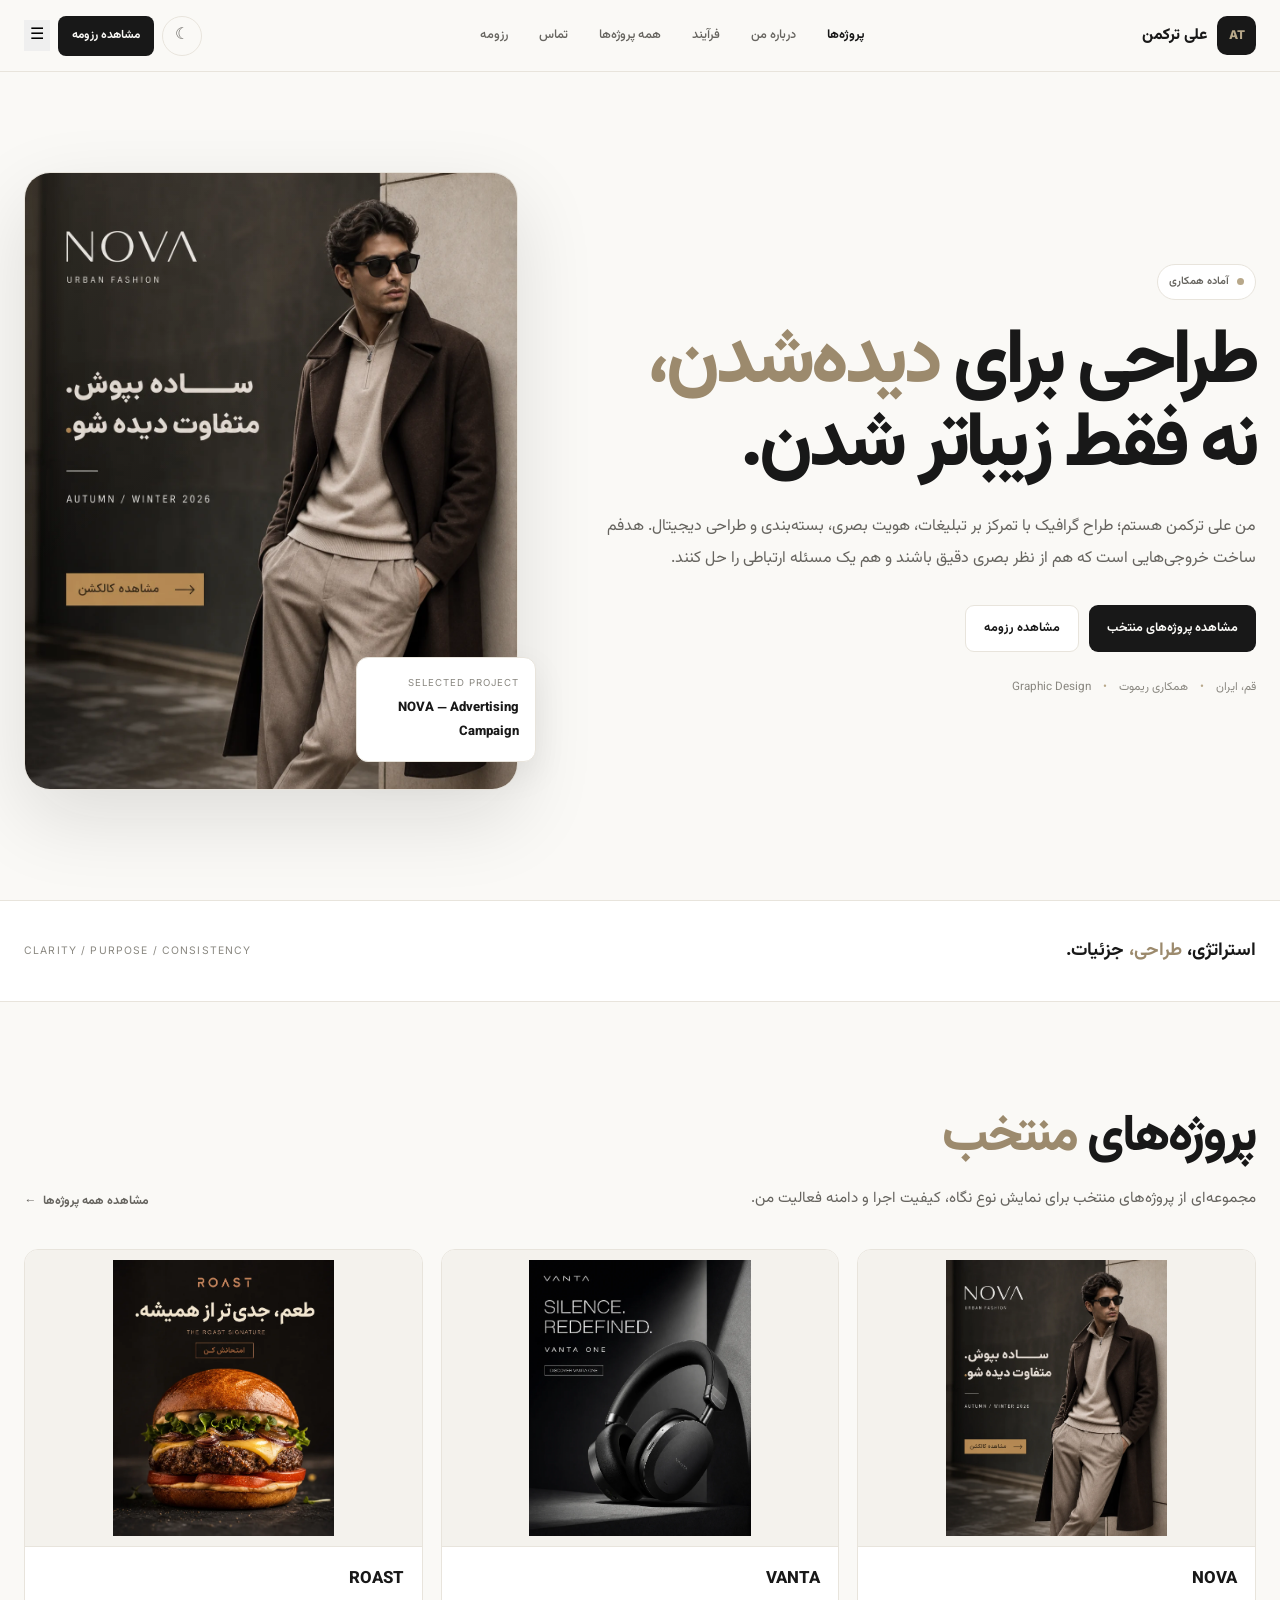
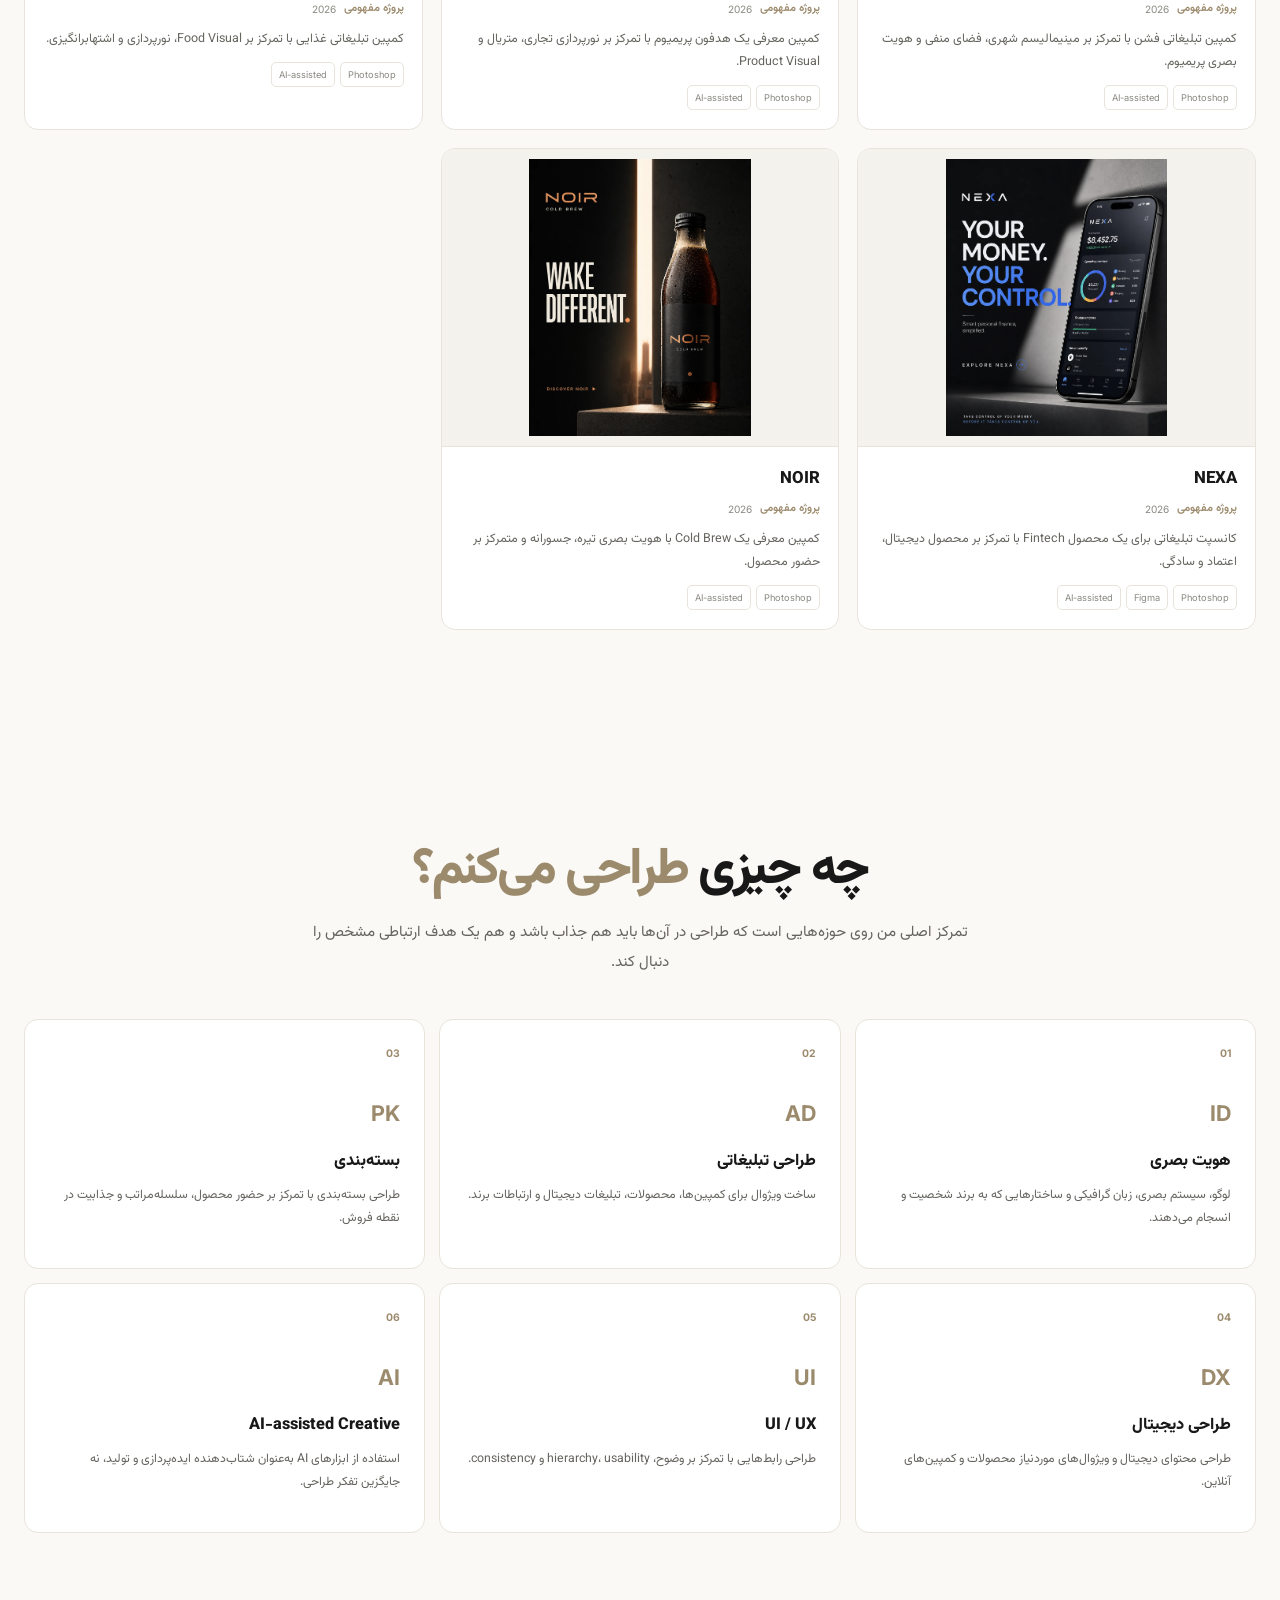
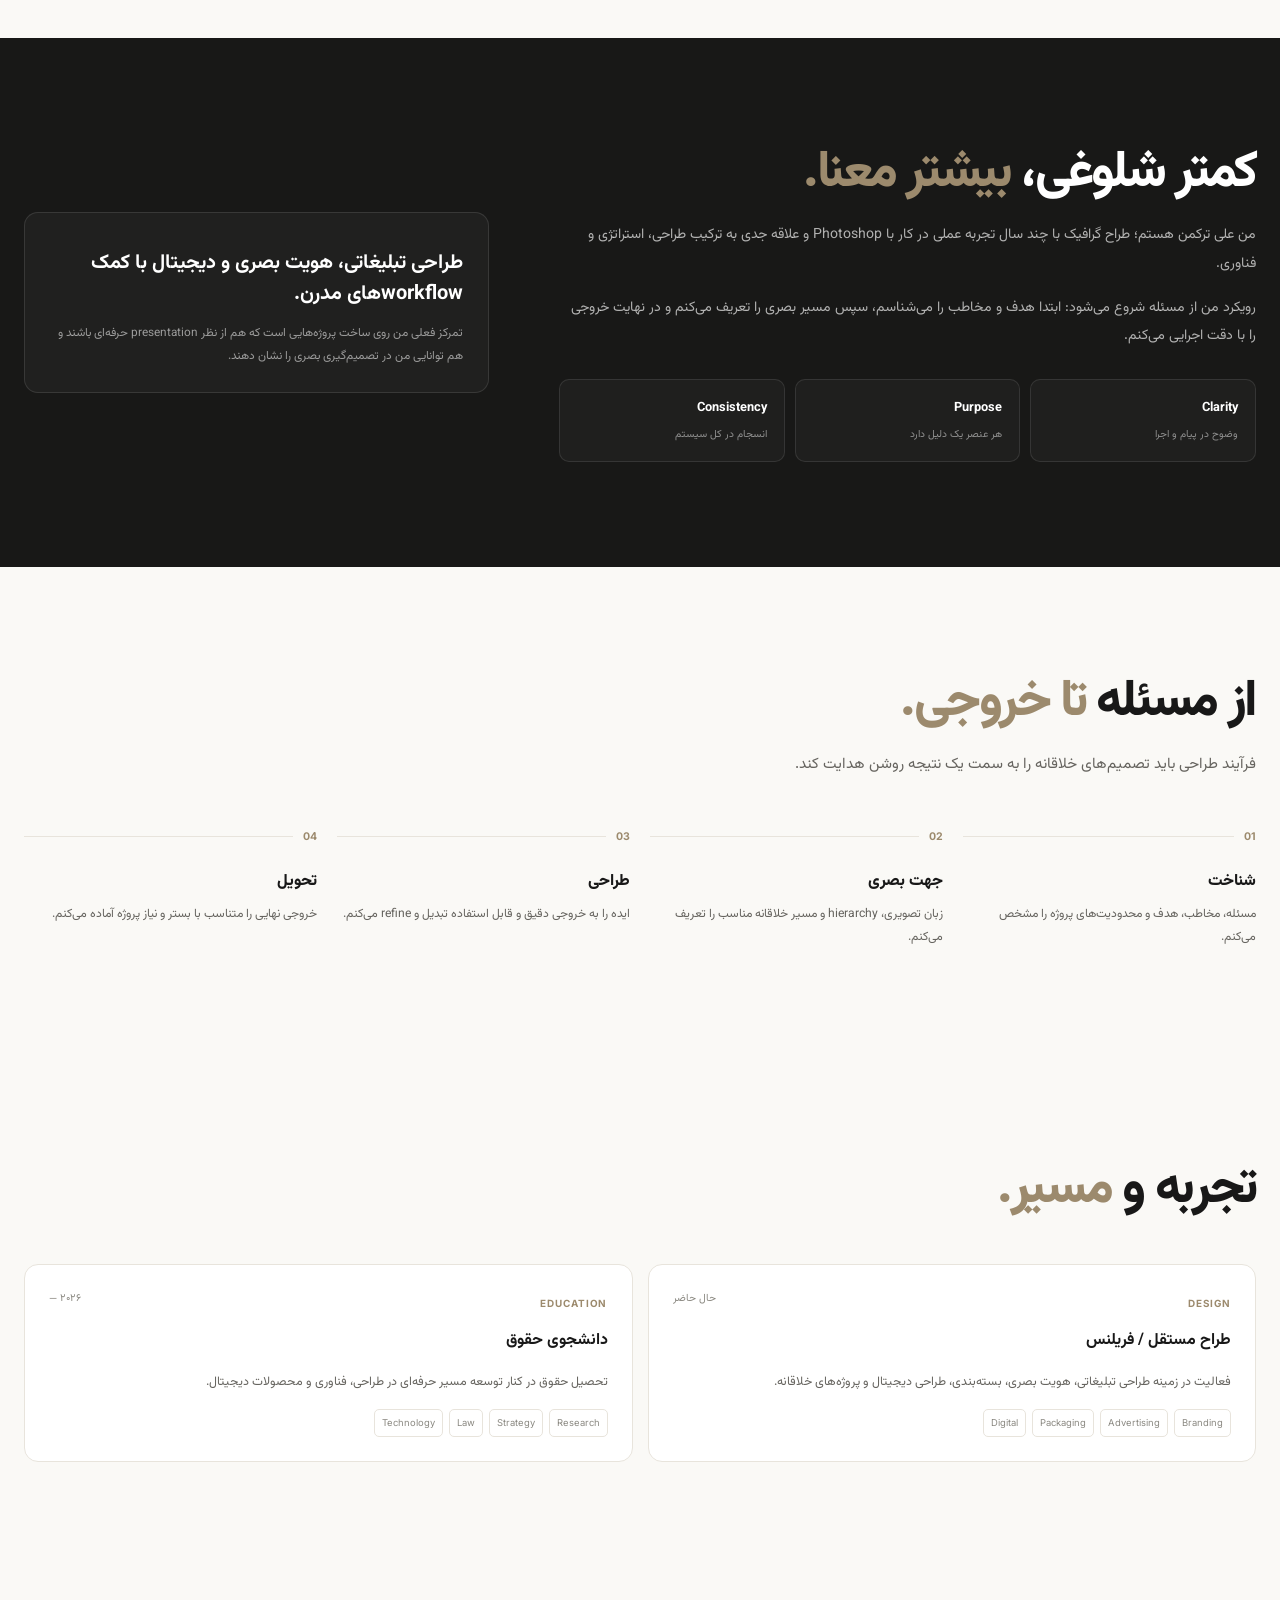
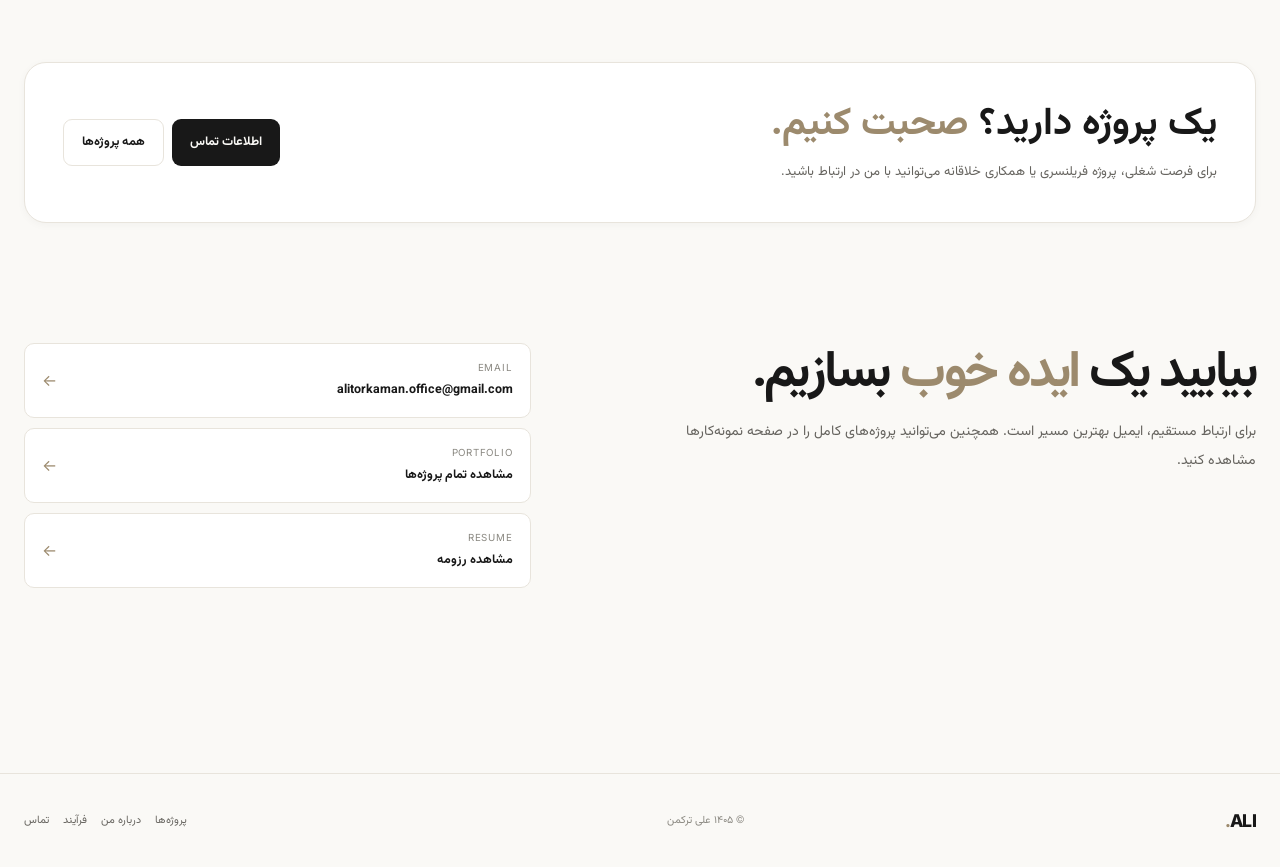
==== index.html @ 97fd7b65 "Update index.html" ====
<!DOCTYPE html>
<html lang="fa" dir="rtl">

<head>

    <meta charset="UTF-8">

    <meta
        name="viewport"
        content="width=device-width, initial-scale=1.0"
    >

    <title>
        علی ترکمن | طراح گرافیک
    </title>

    <meta
        name="description"
        content="پورتفولیو علی ترکمن؛ طراح گرافیک با تمرکز بر طراحی تبلیغاتی، هویت بصری، بسته‌بندی و طراحی دیجیتال."
    >

    <meta
        name="author"
        content="علی ترکمن"
    >

    <meta
        name="robots"
        content="index, follow"
    >

    <meta
        name="theme-color"
        content="#FAF9F6"
    >

    <link
        rel="canonical"
        href="https://amoraklm.github.io/portfolio/"
    >


    <!-- =========================================================
         OPEN GRAPH
         ========================================================= -->

    <meta
        property="og:type"
        content="website"
    >

    <meta
        property="og:locale"
        content="fa_IR"
    >

    <meta
        property="og:site_name"
        content="علی ترکمن | طراح گرافیک"
    >

    <meta
        property="og:title"
        content="علی ترکمن | طراح گرافیک"
    >

    <meta
        property="og:description"
        content="منتخبی از پروژه‌های تبلیغاتی، هویت بصری، بسته‌بندی و طراحی دیجیتال."
    >

    <meta
        property="og:image"
        content="https://amoraklm.github.io/portfolio/images/og-preview.jpg"
    >

    <meta
        property="og:url"
        content="https://amoraklm.github.io/portfolio/"
    >


    <!-- =========================================================
         FONTS
         ========================================================= -->

    <link
        rel="preconnect"
        href="https://fonts.googleapis.com"
    >

    <link
        rel="preconnect"
        href="https://fonts.gstatic.com"
        crossorigin
    >

    <link
        href="https://fonts.googleapis.com/css2?family=Inter:wght@400;500;600;700;800&family=Vazirmatn:wght@400;500;600;700;800&display=swap"
        rel="stylesheet"
    >


    <!-- =========================================================
         PAGE STYLES
         ========================================================= -->

<style>

/* =====================================================
   TOKENS
   ===================================================== */

:root {

    --bg: #FAF9F6;

    --surface: #FFFFFF;

    --surface-soft: #F4F2ED;

    --surface-dark: #181817;

    --text: #181818;

    --text-secondary: #66645F;

    --text-muted: #8A8881;

    --accent: #B8A88A;

    --accent-dark: #9C8A6D;

    --accent-soft:
        rgba(184, 168, 138, 0.12);

    --border: #E8E4DC;

    --border-strong: #D9D2C7;

    --dark: #181817;

    --dark-soft: #22221F;

    --white: #FFFFFF;

    --container: 1240px;

    --header-height: 72px;

    --radius-sm: 8px;

    --radius-md: 14px;

    --radius-lg: 22px;

    --radius-xl: 30px;

    --shadow-sm:
        0 2px 8px rgba(20, 20, 20, 0.035);

    --shadow-md:
        0 12px 35px rgba(20, 20, 20, 0.07);

    --shadow-lg:
        0 28px 80px rgba(20, 20, 20, 0.12);

    --ease:
        cubic-bezier(
            0.25,
            0.46,
            0.45,
            0.94
        );

    --transition:
        0.25s var(--ease);

    --font-fa:
        "Vazirmatn",
        Tahoma,
        Arial,
        sans-serif;

    --font-en:
        "Inter",
        Arial,
        sans-serif;
}


/* =====================================================
   DARK THEME
   ===================================================== */

html[data-theme="dark"] {

    --bg: #11110F;

    --surface: #191916;

    --surface-soft: #22221F;

    --surface-dark: #F0EFEB;

    --text: #F0EFEB;

    --text-secondary: #B0AEA7;

    --text-muted: #85837C;

    --accent: #C9B996;

    --accent-dark: #B7A67F;

    --accent-soft:
        rgba(201, 185, 150, 0.11);

    --border: #2D2C28;

    --border-strong: #3A3934;

    --dark: #F0EFEB;

    --dark-soft: #E7E5DF;

    --white: #11110F;

    --shadow-sm:
        0 2px 8px rgba(0, 0, 0, 0.2);

    --shadow-md:
        0 12px 35px rgba(0, 0, 0, 0.26);

    --shadow-lg:
        0 28px 80px rgba(0, 0, 0, 0.36);
}


/* =====================================================
   RESET
   ===================================================== */

*,
*::before,
*::after {
    box-sizing: border-box;
}

html {
    scroll-behavior: smooth;
    overflow-x: hidden;
}

body {
    margin: 0;

    min-height: 100vh;

    overflow-x: hidden;

    background:
        var(--bg);

    color:
        var(--text);

    font-family:
        var(--font-fa);

    line-height:
        1.85;

    -webkit-font-smoothing:
        antialiased;

    text-rendering:
        optimizeLegibility;

    transition:
        background-color
            0.25s ease,
        color
            0.25s ease;
}

body.modal-open {
    overflow: hidden;
}

img {
    display: block;
    max-width: 100%;
}

a {
    color: inherit;
    text-decoration: none;
}

button,
input,
textarea {
    font: inherit;
}

button {
    border: 0;
}

::selection {
    background:
        var(--accent);

    color:
        #FFFFFF;
}

:focus-visible {
    outline:
        3px solid
        var(--accent);

    outline-offset:
        4px;
}


/* =====================================================
   CONTAINER
   ===================================================== */

.container {
    width:
        min(
            calc(100% - 48px),
            var(--container)
        );

    margin-inline:
        auto;
}


/* =====================================================
   GLOBAL UTILITIES
   ===================================================== */

.eyebrow {
    margin:
        0 0 10px;

    color:
        var(--accent-dark);

    font-family:
        var(--font-en);

    font-size:
        0.7rem;

    font-weight:
        700;

    letter-spacing:
        0.14em;

    text-transform:
        uppercase;

    direction:
        ltr;
}

.section {
    padding:
        105px 0;
}

.section-heading {
    max-width:
        720px;

    margin-bottom:
        42px;
}

.section-heading.center {
    margin-inline:
        auto;

    text-align:
        center;
}

.section-title {
    margin:
        0;

    font-size:
        clamp(
            2rem,
            4vw,
            3.3rem
        );

    line-height:
        1.22;

    letter-spacing:
        -0.045em;

    font-weight:
        800;
}

.section-title .accent {
    color:
        var(--accent-dark);
}

.section-description {
    max-width:
        670px;

    margin:
        14px 0 0;

    color:
        var(--text-secondary);

    font-size:
        0.95rem;

    line-height:
        2;
}

.section-heading.center
.section-description {
    margin-inline:
        auto;
}


/* =====================================================
   HEADER
   ===================================================== */

.site-header {
    position:
        sticky;

    top:
        0;

    z-index:
        1000;

    height:
        var(--header-height);

    border-bottom:
        1px solid
        var(--border);

    background:
        color-mix(
            in srgb,
            var(--bg) 94%,
            transparent
        );

    backdrop-filter:
        blur(18px);

    -webkit-backdrop-filter:
        blur(18px);
}

.header-inner {
    height:
        100%;

    display:
        flex;

    align-items:
        center;

    justify-content:
        space-between;

    gap:
        28px;
}

.brand {
    display:
        inline-flex;

    align-items:
        center;

    gap:
        10px;

    flex-shrink:
        0;
}

.brand-mark {
    width:
        39px;

    height:
        39px;

    display:
        grid;

    place-items:
        center;

    border-radius:
        10px;

    background:
        var(--text);

    color:
        var(--accent);

    font-family:
        var(--font-en);

    font-size:
        0.75rem;

    font-weight:
        800;

    letter-spacing:
        -0.04em;
}

.brand-name {
    font-size:
        0.98rem;

    font-weight:
        800;
}

.main-nav {
    display:
        flex;

    align-items:
        center;

    gap:
        5px;
}

.main-nav a {
    position:
        relative;

    padding:
        9px 13px;

    border-radius:
        8px;

    color:
        var(--text-secondary);

    font-size:
        0.79rem;

    font-weight:
        500;

    transition:
        color var(--transition),
        background var(--transition);
}

.main-nav a:hover {
    color:
        var(--text);

    background:
        var(--surface-soft);
}

.main-nav a.current {
    color:
        var(--text);

    font-weight:
        700;
}

.header-actions {
    display:
        flex;

    align-items:
        center;

    gap:
        8px;
}

.theme-button {
    width:
        40px;

    height:
        40px;

    display:
        grid;

    place-items:
        center;

    border:
        1px solid
        var(--border);

    border-radius:
        50%;

    background:
        transparent;

    color:
        var(--text-secondary);

    cursor:
        pointer;

    transition:
        border-color var(--transition),
        background-color var(--transition),
        color var(--transition);
}

.theme-button:hover {
    border-color:
        var(--accent);

    background:
        var(--surface-soft);

    color:
        var(--text);
}

.header-button {
    display:
        inline-flex;

    align-items:
        center;

    justify-content:
        center;

    min-height:
        40px;

    padding:
        8px 14px;

    border-radius:
        8px;

    background:
        var(--text);

    color:
        var(--bg);

    font-size:
        0.74rem;

    font-weight:
        700;

    transition:
        transform var(--transition),
        background-color var(--transition);
}

.header-button:hover {
    transform:
        translateY(-1px);

    background:
        var(--accent);

    color:
        #FFFFFF;
}


/* =====================================================
   HERO
   ===================================================== */

.hero {
    position:
        relative;

    min-height:
        calc(
            100vh -
            var(--header-height)
        );

    display:
        flex;

    align-items:
        center;

    padding:
        85px 0 95px;

    overflow:
        hidden;
}

.hero-grid {
    display:
        grid;

    grid-template-columns:
        minmax(0, 1.15fr)
        minmax(320px, 0.85fr);

    gap:
        70px;

    align-items:
        center;
}

.hero-copy {
    max-width:
        760px;
}

.availability {
    display:
        inline-flex;

    align-items:
        center;

    gap:
        8px;

    margin-bottom:
        22px;

    padding:
        7px 11px;

    border:
        1px solid
        var(--border);

    border-radius:
        999px;

    background:
        var(--surface);

    color:
        var(--text-secondary);

    font-size:
        0.68rem;

    font-weight:
        600;
}

.availability-dot {
    width:
        7px;

    height:
        7px;

    border-radius:
        50%;

    background:
        var(--accent);
}

.hero-title {
    margin:
        0;

    max-width:
        750px;

    font-size:
        clamp(
            2.9rem,
            6vw,
            5.5rem
        );

    line-height:
        1.08;

    letter-spacing:
        -0.055em;

    font-weight:
        800;
}

.hero-title .accent {
    color:
        var(--accent-dark);
}

.hero-text {
    max-width:
        680px;

    margin:
        23px 0 0;

    color:
        var(--text-secondary);

    font-size:
        1rem;

    line-height:
        2;
}

.hero-actions {
    display:
        flex;

    flex-wrap:
        wrap;

    gap:
        10px;

    margin-top:
        30px;
}

.button {
    min-height:
        47px;

    display:
        inline-flex;

    align-items:
        center;

    justify-content:
        center;

    padding:
        10px 18px;

    border-radius:
        9px;

    font-size:
        0.78rem;

    font-weight:
        700;

    transition:
        transform var(--transition),
        background-color var(--transition),
        border-color var(--transition),
        color var(--transition);
}

.button-primary {
    background:
        var(--text);

    color:
        var(--bg);
}

.button-primary:hover {
    transform:
        translateY(-2px);

    background:
        var(--accent);

    color:
        #FFFFFF;
}

.button-secondary {
    border:
        1px solid
        var(--border);

    background:
        var(--surface);

    color:
        var(--text);
}

.button-secondary:hover {
    transform:
        translateY(-2px);

    border-color:
        var(--accent);

    background:
        var(--surface-soft);
}

.hero-meta {
    display:
        flex;

    flex-wrap:
        wrap;

    gap:
        8px 12px;

    margin-top:
        25px;

    color:
        var(--text-muted);

    font-size:
        0.73rem;
}

.hero-meta .separator {
    color:
        var(--accent);
}


/* =====================================================
   HERO VISUAL
   ===================================================== */

.hero-visual {
    position:
        relative;

    min-height:
        480px;

    display:
        flex;

    align-items:
        center;

    justify-content:
        center;
}

.hero-frame {
    position:
        relative;

    width:
        min(
            100%,
            500px
        );

    aspect-ratio:
        4 / 5;

    overflow:
        hidden;

    border:
        1px solid
        var(--border);

    border-radius:
        26px;

    background:
        var(--surface);

    box-shadow:
        var(--shadow-lg);
}

.hero-frame::before {
    content:
        "";

    position:
        absolute;

    inset:
        0;

    background:
        linear-gradient(
            145deg,
            rgba(
                184,
                168,
                138,
                0.12
            ),
            transparent 42%
        );

    pointer-events:
        none;

    z-index:
        2;
}

.hero-image {
    width:
        100%;

    height:
        100%;

    object-fit:
        cover;
}

.hero-placeholder {
    width:
        100%;

    height:
        100%;

    display:
        grid;

    place-items:
        center;

    padding:
        40px;

    background:
        var(--surface-soft);

    color:
        var(--accent-dark);

    font-family:
        var(--font-en);

    font-size:
        2.3rem;

    font-weight:
        800;
}

.hero-caption {
    position:
        absolute;

    right:
        -18px;

    bottom:
        28px;

    width:
        180px;

    padding:
        16px;

    border:
        1px solid
        var(--border);

    border-radius:
        12px;

    background:
        var(--surface);

    box-shadow:
        var(--shadow-md);

    z-index:
        4;
}

.hero-caption-label {
    color:
        var(--text-muted);

    font-family:
        var(--font-en);

    font-size:
        0.6rem;

    letter-spacing:
        0.1em;
}

.hero-caption-title {
    margin-top:
        4px;

    font-size:
        0.82rem;

    font-weight:
        800;
}


/* =====================================================
   STATEMENT
   ===================================================== */

.statement {
    border-top:
        1px solid
        var(--border);

    border-bottom:
        1px solid
        var(--border);

    background:
        var(--surface);
}

.statement-inner {
    min-height:
        100px;

    display:
        flex;

    align-items:
        center;

    justify-content:
        space-between;

    gap:
        30px;

    flex-wrap:
        wrap;
}

.statement-main {
    font-size:
        1.15rem;

    font-weight:
        700;
}

.statement-main span {
    color:
        var(--accent-dark);
}

.statement-side {
    color:
        var(--text-muted);

    font-family:
        var(--font-en);

    font-size:
        0.65rem;

    letter-spacing:
        0.11em;
}


/* =====================================================
   SELECTED WORK
   ===================================================== */

.work-section {
    background:
        var(--bg);
}

.work-header {
    display:
        flex;

    align-items:
        flex-end;

    justify-content:
        space-between;

    gap:
        20px;

    margin-bottom:
        35px;
}

.work-header .section-heading {
    margin-bottom:
        0;
}

.work-link {
    flex-shrink:
        0;

    display:
        inline-flex;

    align-items:
        center;

    gap:
        7px;

    color:
        var(--text-secondary);

    font-size:
        0.76rem;

    font-weight:
        700;
}

.work-link:hover {
    color:
        var(--accent-dark);
}


/* Equal card grid */

.work-grid {
    display:
        grid;

    grid-template-columns:
        repeat(
            3,
            minmax(
                0,
                1fr
            )
        );

    gap:
        18px;
}

.work-card {
    min-width:
        0;

    grid-column:
        auto;

    overflow:
        hidden;

    border:
        1px solid
        var(--border);

    border-radius:
        var(--radius-md);

    background:
        var(--surface);

    transition:
        transform var(--transition),
        border-color var(--transition),
        box-shadow var(--transition);
}

.work-card.large,
.work-card.small {
    grid-column:
        auto;
}

.work-card:hover {
    transform:
        translateY(-4px);

    border-color:
        var(--accent);

    box-shadow:
        var(--shadow-md);
}

.work-open {
    width:
        100%;

    display:
        block;

    padding:
        0;

    background:
        transparent;

    color:
        inherit;

    text-align:
        right;

    cursor:
        pointer;
}


/* Image frame */

.work-image-wrap {
    position:
        relative;

    width:
        100%;

    overflow:
        hidden;

    aspect-ratio:
        4 / 3;

    display:
        flex;

    align-items:
        center;

    justify-content:
        center;

    padding:
        10px;

    background:
        var(--surface-soft);

    border-bottom:
        1px solid
        var(--border);
}

.work-image {
    width:
        100%;

    height:
        100%;

    max-width:
        100%;

    max-height:
        100%;

    display:
        block;

    object-fit:
        contain;

    object-position:
        center;

    border-radius:
        8px;

    transition:
        transform
        0.45s ease;
}

.work-card:hover
.work-image {
    transform:
        scale(1.012);
}


/* Work overlay */

.work-overlay {
    position:
        absolute;

    inset:
        0;

    display:
        flex;

    align-items:
        flex-end;

    justify-content:
        space-between;

    padding:
        16px;

    background:
        linear-gradient(
            to top,
            rgba(
                10,
                10,
                9,
                0.5
            ),
            transparent 45%
        );

    opacity:
        0;

    transition:
        opacity var(--transition);
}

.work-card:hover
.work-overlay {
    opacity:
        1;
}

.work-plus {
    width:
        36px;

    height:
        36px;

    display:
        grid;

    place-items:
        center;

    border-radius:
        50%;

    background:
        rgba(
            255,
            255,
            255,
            0.9
        );

    color:
        #181818;

    font-family:
        var(--font-en);

    font-size:
        1rem;

    font-weight:
        700;
}

.work-label {
    padding:
        5px 9px;

    border-radius:
        6px;

    background:
        rgba(
            20,
            20,
            20,
            0.75
        );

    color:
        #FFFFFF;

    font-size:
        0.62rem;

    font-weight:
        600;
}


/* Work content */

.work-body {
    padding:
        17px 18px 19px;
}

.work-title {
    margin:
        0;

    font-size:
        1.05rem;

    font-weight:
        800;
}

.work-meta {
    display:
        flex;

    flex-wrap:
        wrap;

    align-items:
        center;

    gap:
        8px;

    margin-top:
        4px;
}

.work-type {
    color:
        var(--accent-dark);

    font-size:
        0.7rem;

    font-weight:
        600;
}

.work-year {
    color:
        var(--text-muted);

    font-family:
        var(--font-en);

    font-size:
        0.63rem;
}

.work-description {
    margin:
        8px 0 0;

    color:
        var(--text-secondary);

    font-size:
        0.78rem;

    line-height:
        1.85;
}

.work-tools {
    display:
        flex;

    flex-wrap:
        wrap;

    gap:
        5px;

    margin-top:
        11px;
}

.work-tool {
    padding:
        3px 7px;

    border:
        1px solid
        var(--border);

    border-radius:
        5px;

    color:
        var(--text-muted);

    font-family:
        var(--font-en);

    font-size:
        0.58rem;
}


/* =====================================================
   CAPABILITIES
   ===================================================== */

.capabilities-grid {
    display:
        grid;

    grid-template-columns:
        repeat(
            3,
            minmax(
                0,
                1fr
            )
        );

    gap:
        14px;
}

.capability {
    min-height:
        250px;

    padding:
        24px;

    border:
        1px solid
        var(--border);

    border-radius:
        var(--radius-md);

    background:
        var(--surface);

    transition:
        transform var(--transition),
        border-color var(--transition);
}

.capability:hover {
    transform:
        translateY(-3px);

    border-color:
        var(--accent);
}

.capability-number {
    color:
        var(--accent-dark);

    font-family:
        var(--font-en);

    font-size:
        0.65rem;

    font-weight:
        700;
}

.capability-icon {
    margin-top:
        30px;

    font-family:
        var(--font-en);

    font-size:
        1.35rem;

    font-weight:
        700;

    color:
        var(--accent-dark);
}

.capability h3 {
    margin:
        12px 0 0;

    font-size:
        1.02rem;

    font-weight:
        800;
}

.capability p {
    margin:
        8px 0 0;

    color:
        var(--text-secondary);

    font-size:
        0.77rem;

    line-height:
        1.9;
}


/* =====================================================
   ABOUT
   ===================================================== */

.about-section {
    background:
        var(--surface-dark);

    color:
        var(--white);
}

.about-grid {
    display:
        grid;

    grid-template-columns:
        minmax(0, 1.2fr)
        minmax(260px, 0.8fr);

    gap:
        70px;

    align-items:
        center;
}

.about-section .eyebrow {
    color:
        var(--accent);
}

.about-section .section-title {
    color:
        var(--white);
}

.about-section .section-description,
.about-copy p {
    color:
        rgba(
            255,
            255,
            255,
            0.66
        );
}

.about-copy p {
    max-width:
        690px;

    margin:
        15px 0 0;

    font-size:
        0.88rem;

    line-height:
        2.05;
}

.about-points {
    display:
        grid;

    grid-template-columns:
        repeat(
            3,
            minmax(
                0,
                1fr
            )
        );

    gap:
        10px;

    margin-top:
        28px;
}

.about-point {
    padding:
        17px;

    border:
        1px solid
        rgba(
            255,
            255,
            255,
            0.1
        );

    border-radius:
        10px;

    background:
        rgba(
            255,
            255,
            255,
            0.03
        );
}

.about-point strong {
    display:
        block;

    color:
        var(--white);

    font-size:
        0.8rem;
}

.about-point span {
    display:
        block;

    margin-top:
        4px;

    color:
        rgba(
            255,
            255,
            255,
            0.5
        );

    font-size:
        0.65rem;
}

.about-aside {
    padding:
        25px;

    border:
        1px solid
        rgba(
            255,
            255,
            255,
            0.11
        );

    border-radius:
        var(--radius-md);

    background:
        rgba(
            255,
            255,
            255,
            0.035
        );
}

.about-aside-label {
    color:
        var(--accent);

    font-family:
        var(--font-en);

    font-size:
        0.62rem;

    font-weight:
        700;

    letter-spacing:
        0.1em;
}

.about-aside h3 {
    margin:
        10px 0 0;

    font-size:
        1.25rem;

    line-height:
        1.55;
}

.about-aside p {
    margin:
        12px 0 0;

    color:
        rgba(
            255,
            255,
            255,
            0.55
        );

    font-size:
        0.74rem;

    line-height:
        1.9;
}


/* =====================================================
   PROCESS
   ===================================================== */

.process-grid {
    display:
        grid;

    grid-template-columns:
        repeat(
            4,
            minmax(
                0,
                1fr
            )
        );

    gap:
        20px;
}

.process-step {
    padding-top:
        6px;
}

.process-top {
    display:
        flex;

    align-items:
        center;

    gap:
        10px;
}

.process-number {
    color:
        var(--accent-dark);

    font-family:
        var(--font-en);

    font-size:
        0.66rem;

    font-weight:
        700;
}

.process-line {
    flex:
        1;

    height:
        1px;

    background:
        var(--border);
}

.process-step h3 {
    margin:
        20px 0 0;

    font-size:
        1rem;

    font-weight:
        800;
}

.process-step p {
    margin:
        7px 0 0;

    color:
        var(--text-secondary);

    font-size:
        0.76rem;

    line-height:
        1.9;
}


/* =====================================================
   EXPERIENCE
   ===================================================== */

.experience-grid {
    display:
        grid;

    grid-template-columns:
        repeat(
            2,
            minmax(
                0,
                1fr
            )
        );

    gap:
        15px;
}

.experience-card {
    padding:
        24px;

    border:
        1px solid
        var(--border);

    border-radius:
        var(--radius-md);

    background:
        var(--surface);
}

.experience-card-header {
    display:
        flex;

    align-items:
        flex-start;

    justify-content:
        space-between;

    gap:
        20px;
}

.experience-label {
    color:
        var(--accent-dark);

    font-family:
        var(--font-en);

    font-size:
        0.62rem;

    font-weight:
        700;

    letter-spacing:
        0.1em;
}

.experience-card h3 {
    margin:
        8px 0 0;

    font-size:
        1rem;
}

.experience-date {
    color:
        var(--text-muted);

    font-size:
        0.66rem;
}

.experience-card p {
    margin:
        14px 0 0;

    color:
        var(--text-secondary);

    font-size:
        0.78rem;

    line-height:
        1.95;
}

.experience-tags {
    display:
        flex;

    flex-wrap:
        wrap;

    gap:
        6px;

    margin-top:
        15px;
}

.experience-tag {
    padding:
        4px 7px;

    border:
        1px solid
        var(--border);

    border-radius:
        5px;

    color:
        var(--text-muted);

    font-family:
        var(--font-en);

    font-size:
        0.59rem;
}


/* =====================================================
   CTA
   ===================================================== */

.final-cta {
    padding:
        95px 0;
}

.final-cta-box {
    display:
        flex;

    align-items:
        center;

    justify-content:
        space-between;

    gap:
        35px;

    padding:
        38px;

    border:
        1px solid
        var(--border);

    border-radius:
        var(--radius-lg);

    background:
        var(--surface);

    box-shadow:
        var(--shadow-sm);
}

.final-cta-box h2 {
    margin:
        0;

    font-size:
        clamp(
            1.7rem,
            3vw,
            2.7rem
        );

    line-height:
        1.3;
}

.final-cta-box h2 span {
    color:
        var(--accent-dark);
}

.final-cta-box p {
    max-width:
        680px;

    margin:
        9px 0 0;

    color:
        var(--text-secondary);

    font-size:
        0.82rem;
}

.final-cta-actions {
    display:
        flex;

    flex-wrap:
        wrap;

    gap:
        8px;

    flex-shrink:
        0;
}


/* =====================================================
   CONTACT
   ===================================================== */

.contact-section {
    padding-top:
        25px;
}

.contact-grid {
    display:
        grid;

    grid-template-columns:
        minmax(0, 1fr)
        minmax(320px, 0.75fr);

    gap:
        50px;

    align-items:
        start;
}

.contact-main h2 {
    margin:
        0;

    font-size:
        clamp(
            2rem,
            4vw,
            3.4rem
        );

    line-height:
        1.2;

    letter-spacing:
        -0.05em;
}

.contact-main h2 span {
    color:
        var(--accent-dark);
}

.contact-main p {
    max-width:
        620px;

    margin:
        14px 0 0;

    color:
        var(--text-secondary);

    font-size:
        0.88rem;

    line-height:
        2;
}

.contact-links {
    display:
        grid;

    gap:
        10px;
}

.contact-link {
    display:
        flex;

    align-items:
        center;

    justify-content:
        space-between;

    gap:
        15px;

    padding:
        15px 17px;

    border:
        1px solid
        var(--border);

    border-radius:
        10px;

    background:
        var(--surface);

    transition:
        border-color var(--transition),
        transform var(--transition);
}

.contact-link:hover {
    transform:
        translateX(-3px);

    border-color:
        var(--accent);
}

.contact-link-label {
    color:
        var(--text-muted);

    font-family:
        var(--font-en);

    font-size:
        0.61rem;

    letter-spacing:
        0.08em;
}

.contact-link-value {
    margin-top:
        2px;

    font-size:
        0.78rem;

    font-weight:
        700;
}

.contact-arrow {
    color:
        var(--accent-dark);

    font-family:
        var(--font-en);
}


/* =====================================================
   FOOTER
   ===================================================== */

.site-footer {
    margin-top:
        80px;

    padding:
        26px 0;

    border-top:
        1px solid
        var(--border);
}

.footer-inner {
    display:
        flex;

    align-items:
        center;

    justify-content:
        space-between;

    flex-wrap:
        wrap;

    gap:
        18px;
}

.footer-brand {
    font-family:
        var(--font-en);

    font-size:
        1.1rem;

    font-weight:
        800;

    letter-spacing:
        -0.04em;
}

.footer-brand span {
    color:
        var(--accent-dark);
}

.footer-copy {
    color:
        var(--text-muted);

    font-size:
        0.66rem;
}

.footer-links {
    display:
        flex;

    flex-wrap:
        wrap;

    gap:
        14px;
}

.footer-links a {
    color:
        var(--text-secondary);

    font-size:
        0.68rem;
}

.footer-links a:hover {
    color:
        var(--accent-dark);
}


/* =====================================================
   PROJECT MODAL
   ===================================================== */

.project-modal {
    position:
        fixed;

    inset:
        0;

    z-index:
        3000;

    display:
        flex;

    align-items:
        center;

    justify-content:
        center;

    padding:
        20px;

    background:
        rgba(
            12,
            12,
            11,
            0.84
        );

    opacity:
        0;

    visibility:
        hidden;

    pointer-events:
        none;

    transition:
        opacity 0.25s ease,
        visibility 0.25s ease;

    overscroll-behavior:
        contain;
}

.project-modal.open {
    opacity:
        1;

    visibility:
        visible;

    pointer-events:
        auto;
}


/* =====================================================
   DESKTOP MODAL
   ===================================================== */

.modal-dialog {
    position:
        relative;

    /*
     * Width is content-oriented rather than fixed.
     * The information column is always exactly 340px.
     */
    width:
        fit-content;

    max-width:
        min(
            1180px,
            calc(
                100vw - 40px
            )
        );

    max-height:
        calc(
            100vh - 40px
        );

    display:
        flex;

    flex-direction:
        row;

    align-items:
        stretch;

    overflow:
        hidden;

    border:
        1px solid
        var(--border);

    border-radius:
        var(--radius-lg);

    background:
        var(--surface);

    box-shadow:
        var(--shadow-lg);

    transform:
        translateY(14px)
        scale(0.985);

    transition:
        transform 0.28s ease;
}

.project-modal.open
.modal-dialog {
    transform:
        translateY(0)
        scale(1);
}


/* =====================================================
   MODAL VISUAL — CONTENT WIDTH
   ===================================================== */

.modal-visual {
    position:
        relative;

    flex:
        0 1 auto;

    width:
        auto;

    min-width:
        0;

    max-width:
        calc(
            100vw - 380px
        );

    min-height:
        0;

    display:
        flex;

    align-items:
        center;

    justify-content:
        center;

    overflow:
        hidden;

    background:
        #0F0F0D;

    border-left:
        1px solid
        var(--border);
}

.modal-visual img {
    display:
        block;

    width:
        auto;

    height:
        auto;

    max-width:
        calc(
            100vw - 380px
        );

    max-height:
        calc(
            100vh - 42px
        );

    object-fit:
        contain;

    object-position:
        center;

    background:
        #0F0F0D;

    transition:
        opacity 0.2s ease;
}


/* =====================================================
   MODAL INFO — HARD LOCKED WIDTH
   ===================================================== */

.modal-info {
    flex:
        0 0 340px;

    width:
        340px;

    min-width:
        340px;

    max-width:
        340px;

    min-height:
        0;

    overflow-y:
        auto;

    overflow-x:
        hidden;

    padding:
        34px 29px;

    text-align:
        right;

    background:
        var(--surface);

    scrollbar-width:
        thin;

    scrollbar-color:
        var(--border-strong)
        transparent;
}


/* =====================================================
   MODAL CLOSE
   ===================================================== */

.modal-close {
    position:
        absolute;

    top:
        12px;

    left:
        12px;

    z-index:
        10;

    width:
        40px;

    height:
        40px;

    display:
        grid;

    place-items:
        center;

    border:
        1px solid
        rgba(
            255,
            255,
            255,
            0.16
        );

    border-radius:
        50%;

    background:
        rgba(
            15,
            15,
            13,
            0.82
        );

    color:
        #FFFFFF;

    font-family:
        var(--font-en);

    font-size:
        1.25rem;

    cursor:
        pointer;

    backdrop-filter:
        blur(12px);

    -webkit-backdrop-filter:
        blur(12px);

    transition:
        transform var(--transition),
        background-color var(--transition);
}

.modal-close:hover {
    transform:
        rotate(90deg);

    background:
        rgba(
            15,
            15,
            13,
            0.96
        );
}


/* =====================================================
   MODAL CONTENT
   ===================================================== */

.modal-eyebrow {
    color:
        var(--accent-dark);

    font-family:
        var(--font-en);

    font-size:
        0.64rem;

    font-weight:
        700;

    letter-spacing:
        0.12em;

    direction:
        ltr;

    text-align:
        left;
}

.modal-title {
    margin:
        8px 0 0;

    font-size:
        clamp(
            1.7rem,
            3vw,
            2.6rem
        );

    line-height:
        1.25;
}

.modal-meta {
    display:
        flex;

    flex-wrap:
        wrap;

    gap:
        6px;

    margin-top:
        12px;
}

.modal-tag {
    padding:
        4px 8px;

    border:
        1px solid
        var(--border);

    border-radius:
        5px;

    background:
        var(--surface-soft);

    color:
        var(--text-secondary);

    font-size:
        0.63rem;
}

.modal-description {
    margin:
        20px 0 0;

    color:
        var(--text-secondary);

    font-size:
        0.8rem;

    line-height:
        2;
}

.modal-section {
    margin-top:
        23px;

    padding-top:
        18px;

    border-top:
        1px solid
        var(--border);
}

.modal-section h3 {
    margin:
        0 0 9px;

    font-size:
        0.75rem;
}

.modal-chips {
    display:
        flex;

    flex-wrap:
        wrap;

    gap:
        6px;
}

.modal-chip {
    padding:
        4px 8px;

    border:
        1px solid
        var(--border);

    border-radius:
        5px;

    color:
        var(--text-secondary);

    font-family:
        var(--font-en);

    font-size:
        0.59rem;
}

.modal-actions {
    display:
        flex;

    flex-wrap:
        wrap;

    gap:
        8px;

    margin-top:
        26px;
}


/* =====================================================
   RESPONSIVE — TABLET
   ===================================================== */

@media (max-width: 1000px) {

    .hero-grid,
    .about-grid,
    .contact-grid {
        grid-template-columns:
            1fr;
    }

    .hero-copy {
        max-width:
            850px;
    }

    .hero-visual {
        min-height:
            auto;
    }

    .hero-frame {
        width:
            min(
                520px,
                100%
            );
    }

    .hero-caption {
        right:
            0;
    }

    .capabilities-grid {
        grid-template-columns:
            repeat(
                2,
                minmax(
                    0,
                    1fr
                )
            );
    }

    .process-grid {
        grid-template-columns:
            repeat(
                2,
                minmax(
                    0,
                    1fr
                )
            );
    }


    /* Tablet modal */

    .modal-dialog {
        max-width:
            calc(
                100vw - 32px
            );
    }

    .modal-visual {
        max-width:
            calc(
                100vw - 372px
            );
    }

    .modal-visual img {
        max-width:
            calc(
                100vw - 372px
            );
    }
}


/* =====================================================
   MOBILE — UP TO 820px
   ===================================================== */

@media (max-width: 820px) {

    :root {
        --header-height:
            64px;
    }

    .container {
        width:
            min(
                calc(100% - 32px),
                var(--container)
            );
    }


    /* Mobile navigation */

    .main-nav {
        position:
            fixed;

        top:
            var(--header-height);

        right:
            0;

        left:
            0;

        padding:
            10px 16px 15px;

        display:
            flex;

        flex-direction:
            column;

        align-items:
            stretch;

        gap:
            2px;

        background:
            var(--surface);

        border-bottom:
            1px solid
            var(--border);

        box-shadow:
            var(--shadow-md);

        transform:
            translateY(-120%);

        transition:
            transform
            0.3s ease;
    }

    .main-nav.open {
        transform:
            translateY(0);
    }

    .main-nav a {
        padding:
            12px;

        border-bottom:
            1px solid
            var(--border);
    }

    .main-nav a:last-child {
        border-bottom:
            0;
    }

    .header-button {
        display:
            none;
    }

    .menu-button {
        width:
            40px;

        height:
            40px;

        display:
            grid;

        place-items:
            center;

        border:
            1px solid
            var(--border);

        border-radius:
            8px;

        background:
            transparent;

        color:
            var(--text);

        cursor:
            pointer;
    }


    /* Hero */

    .hero {
        min-height:
            auto;

        padding:
            65px 0 80px;
    }

    .hero-title {
        font-size:
            clamp(
                2.55rem,
                11vw,
                4rem
            );
    }


    /* Selected work */

    .work-header {
        align-items:
            flex-start;

        flex-direction:
            column;
    }

    .work-grid {
        grid-template-columns:
            1fr;
    }

    .work-card,
    .work-card.large,
    .work-card.small {
        grid-column:
            auto;
    }


    /* About */

    .about-points {
        grid-template-columns:
            1fr;
    }


    /* CTA */

    .final-cta-box {
        flex-direction:
            column;

        align-items:
            flex-start;
    }


    /* =================================================
       MOBILE MODAL
       ================================================= */

    .project-modal {
        align-items:
            center;

        justify-content:
            center;

        padding:
            max(
                10px,
                env(safe-area-inset-top)
            )
            max(
                10px,
                env(safe-area-inset-right)
            )
            max(
                10px,
                env(safe-area-inset-bottom)
            )
            max(
                10px,
                env(safe-area-inset-left)
            );

        overscroll-behavior:
            contain;
    }

    .modal-dialog {
        width:
            100%;

        max-width:
            100%;

        max-height:
            calc(
                100dvh - 20px
            );

        display:
            flex;

        flex-direction:
            column;

        overflow:
            hidden;

        border-radius:
            18px;

        transform-origin:
            center center;
    }


    /* Image area */

    .modal-visual {
        flex:
            0 0 auto;

        width:
            100%;

        max-width:
            none;

        height:
            min(
                43dvh,
                390px
            );

        max-height:
            43dvh;

        display:
            flex;

        align-items:
            center;

        justify-content:
            center;

        overflow:
            hidden;

        border-left:
            0;

        background:
            #0F0F0D;
    }

    .modal-visual img {
        width:
            auto;

        height:
            auto;

        max-width:
            100%;

        max-height:
            100%;

        object-fit:
            contain;

        object-position:
            center;

        user-select:
            none;

        -webkit-user-drag:
            none;
    }


    /* Information panel */

    .modal-info {
        flex:
            1 1 auto;

        width:
            100%;

        min-width:
            0;

        max-width:
            none;

        min-height:
            0;

        overflow-y:
            auto;

        overflow-x:
            hidden;

        padding:
            22px
            18px
            max(
                20px,
                env(safe-area-inset-bottom)
            )
            18px;

        -webkit-overflow-scrolling:
            touch;

        overscroll-behavior:
            contain;
    }

    .modal-eyebrow {
        margin-bottom:
            6px;

        font-size:
            0.65rem;
    }

    .modal-title {
        min-width:
            0;

        font-size:
            clamp(
                1.45rem,
                7vw,
                1.85rem
            );

        line-height:
            1.2;

        letter-spacing:
            -0.035em;
    }

    .modal-meta {
        gap:
            6px;

        margin-top:
            12px;
    }

    .modal-tag {
        min-height:
            29px;

        padding:
            4px 9px;

        font-size:
            0.66rem;
    }

    .modal-description {
        margin-top:
            18px;

        font-size:
            0.82rem;

        line-height:
            1.95;
    }

    .modal-section {
        margin-top:
            20px;

        padding-top:
            17px;
    }

    .modal-section h3 {
        margin-bottom:
            9px;

        font-size:
            0.76rem;
    }

    .modal-chip {
        padding:
            5px 8px;

        font-size:
            0.63rem;
    }

    .modal-actions {
        position:
            sticky;

        bottom:
            0;

        margin:
            22px -18px -22px;

        padding:
            12px
            18px
            max(
                12px,
                env(safe-area-inset-bottom)
            );

        display:
            grid;

        grid-template-columns:
            1fr;

        background:
            linear-gradient(
                to bottom,
                rgba(
                    255,
                    255,
                    255,
                    0
                ),
                var(--surface)
                    28%
            );

        backdrop-filter:
            blur(10px);

        -webkit-backdrop-filter:
            blur(10px);

        z-index:
            4;
    }

    html[data-theme="dark"]
    .modal-actions {
        background:
            linear-gradient(
                to bottom,
                rgba(
                    17,
                    17,
                    15,
                    0
                ),
                var(--surface)
                    28%
            );
    }

    .modal-action {
        width:
            100%;

        min-height:
            44px;

        border-radius:
            10px;

        font-size:
            0.76rem;
    }

    .modal-close {
        top:
            max(
                10px,
                env(safe-area-inset-top)
            );

        left:
            max(
                10px,
                env(safe-area-inset-left)
            );

        width:
            42px;

        height:
            42px;

        border-radius:
            12px;

        background:
            rgba(
                12,
                12,
                10,
                0.72
            );

        border:
            1px solid
            rgba(
                255,
                255,
                255,
                0.16
            );

        backdrop-filter:
            blur(14px);

        -webkit-backdrop-filter:
            blur(14px);

        box-shadow:
            0 8px 24px
            rgba(
                0,
                0,
                0,
                0.22
            );
    }
}


/* =====================================================
   SMALL MOBILE — UP TO 620px
   ===================================================== */

@media (max-width: 620px) {

    .section {
        padding:
            80px 0;
    }

    .capabilities-grid,
    .process-grid,
    .experience-grid {
        grid-template-columns:
            1fr;
    }

    .hero-actions {
        flex-direction:
            column;
    }

    .hero-actions
    .button {
        width:
            100%;
    }

    .hero-caption {
        position:
            static;

        width:
            100%;

        margin-top:
            10px;
    }

    .hero-visual {
        display:
            block;
    }

    .hero-frame {
        width:
            100%;

        aspect-ratio:
            4 / 4.9;
    }

    .statement-inner {
        padding:
            18px 0;
    }

    .statement-main {
        font-size:
            0.93rem;
    }

    .final-cta-actions {
        width:
            100%;

        flex-direction:
            column;
    }

    .final-cta-actions
    .button {
        width:
            100%;
    }

    .footer-inner {
        flex-direction:
            column;

        align-items:
            flex-start;
    }


    /* Smaller Modal */

    .project-modal {
        padding:
            6px;
    }

    .modal-dialog {
        max-height:
            calc(
                100dvh - 12px
            );

        border-radius:
            16px;
    }

    .modal-visual {
        height:
            37dvh;

        max-height:
            37dvh;
    }

    .modal-info {
        padding:
            19px
            15px
            max(
                18px,
                env(safe-area-inset-bottom)
            )
            15px;
    }

    .modal-title {
        font-size:
            1.4rem;
    }

    .modal-description {
        font-size:
            0.79rem;
    }

    .modal-section {
        margin-top:
            18px;

        padding-top:
            15px;
    }

    .modal-actions {
        margin:
            20px -15px -19px;

        padding:
            11px
            15px
            max(
                10px,
                env(safe-area-inset-bottom)
            );
    }

    .modal-close {
        width:
            40px;

        height:
            40px;

        border-radius:
            11px;
    }
}


/* =====================================================
   VERY SMALL DEVICES
   ===================================================== */

@media (max-width: 360px) {

    .modal-visual {
        height:
            34dvh;

        max-height:
            34dvh;
    }

    .modal-title {
        font-size:
            1.28rem;
    }

    .modal-tag {
        font-size:
            0.61rem;
    }
}


/* =====================================================
   REDUCED MOTION
   ===================================================== */

@media (
    prefers-reduced-motion: reduce
) {

    html {
        scroll-behavior:
            auto;
    }

    *,
    *::before,
    *::after {
        transition-duration:
            0.01ms !important;

        animation-duration:
            0.01ms !important;

        animation-iteration-count:
            1 !important;
    }
}

</style>


</head>


<body>


    <!-- =========================================================
         HEADER
         ========================================================= -->

    <header class="site-header">

        <div class="container header-inner">


            <a
                href="#top"
                class="brand"
                aria-label="صفحه اصلی علی ترکمن"
            >

                <span class="brand-mark">
                    AT
                </span>

                <span class="brand-name">
                    علی ترکمن
                </span>

            </a>


            <nav
                class="main-nav"
                id="mainNav"
                aria-label="ناوبری اصلی"
            >

                <a
                    href="#work"
                    class="current"
                >
                    پروژه‌ها
                </a>


                <a href="#about">
                    درباره من
                </a>


                <a href="#process">
                    فرآیند
                </a>


                <a href="projects.html">
                    همه پروژه‌ها
                </a>


                <a href="#contact">
                    تماس
                </a>


                <a
                    href="cv.pdf"
                    target="_blank"
                    rel="noopener"
                >
                    رزومه
                </a>

            </nav>


            <div class="header-actions">


                <button
                    type="button"
                    class="theme-button"
                    id="themeToggle"
                    aria-label="تغییر حالت نمایش"
                    title="تغییر حالت نمایش"
                >
                    ☾
                </button>


                <a
                    href="cv.pdf"
                    class="header-button"
                    target="_blank"
                    rel="noopener"
                >
                    مشاهده رزومه
                </a>


                <button
                    type="button"
                    class="menu-button"
                    id="menuButton"
                    aria-label="باز کردن منو"
                    aria-expanded="false"
                    aria-controls="mainNav"
                >
                    ☰
                </button>

            </div>

        </div>

    </header>



    <!-- =========================================================
         MAIN
         ========================================================= -->

    <main id="top">


        <!-- =====================================================
             HERO
             ===================================================== -->

        <section class="hero">

            <div class="container">


                <div class="hero-grid">


                    <div class="hero-copy">


                        <div class="availability">

                            <span
                                class="availability-dot"
                                aria-hidden="true"
                            ></span>

                            آماده همکاری

                        </div>


                        <h1 class="hero-title">

                            طراحی برای
                            <span class="accent">
                                دیده‌شدن،
                            </span>
                            نه فقط زیباتر شدن.

                        </h1>


                        <p class="hero-text">

                            من علی ترکمن هستم؛
                            طراح گرافیک با تمرکز بر تبلیغات،
                            هویت بصری، بسته‌بندی و طراحی دیجیتال.
                            هدفم ساخت خروجی‌هایی است که هم از نظر بصری
                            دقیق باشند و هم یک مسئله ارتباطی را حل کنند.

                        </p>


                        <div class="hero-actions">


                            <a
                                href="#work"
                                class="button button-primary"
                            >
                                مشاهده پروژه‌های منتخب
                            </a>


                            <a
                                href="cv.pdf"
                                class="button button-secondary"
                                target="_blank"
                                rel="noopener"
                            >
                                مشاهده رزومه
                            </a>

                        </div>


                        <div class="hero-meta">

                            <span>
                                قم، ایران
                            </span>


                            <span class="separator">
                                •
                            </span>


                            <span>
                                همکاری ریموت
                            </span>


                            <span class="separator">
                                •
                            </span>


                            <span>
                                Graphic Design
                            </span>

                        </div>

                    </div>



                    <div class="hero-visual">


                        <div
                            class="hero-frame"
                            id="heroFrame"
                        >

                            <img
                                src="images/001.webp"
                                alt="NOVA — کمپین تبلیغاتی مفهومی"
                                class="hero-image"
                                loading="eager"
                            >

                        </div>


                        <div class="hero-caption">

                            <div class="hero-caption-label">
                                SELECTED PROJECT
                            </div>

                            <div class="hero-caption-title">
                                NOVA — Advertising Campaign
                            </div>

                        </div>

                    </div>

                </div>

            </div>

        </section>



        <!-- =====================================================
             STATEMENT
             ===================================================== -->

        <section class="statement">

            <div class="container statement-inner">

                <p class="statement-main">

                    استراتژی،
                    <span>
                        طراحی،
                    </span>
                    جزئیات.

                </p>


                <span class="statement-side">
                    CLARITY / PURPOSE / CONSISTENCY
                </span>

            </div>

        </section>



        <!-- =====================================================
             SELECTED WORK
             ===================================================== -->

        <section
            class="section work-section"
            id="work"
        >

            <div class="container">


                <div class="work-header">


                    <div
                        class="section-heading"
                    >


                        <h2 class="section-title">

                            پروژه‌های
                            <span class="accent">
                                منتخب
                            </span>

                        </h2>


                        <p class="section-description">

                            مجموعه‌ای از پروژه‌های منتخب
                            برای نمایش نوع نگاه، کیفیت اجرا
                            و دامنه فعالیت من.

                        </p>

                    </div>


                    <a
                        href="projects.html"
                        class="work-link"
                    >
                        مشاهده همه پروژه‌ها
                        <span>←</span>
                    </a>

                </div>


                <div
                    class="work-grid"
                    id="featuredProjects"
                ></div>

            </div>

        </section>



        <!-- =====================================================
             CAPABILITIES
             ===================================================== -->

        <section class="section">

            <div class="container">


                <div class="section-heading center">


                    <h2 class="section-title">

                        چه چیزی
                        <span class="accent">
                            طراحی می‌کنم؟
                        </span>

                    </h2>


                    <p class="section-description">

                        تمرکز اصلی من روی حوزه‌هایی است که
                        طراحی در آن‌ها باید هم جذاب باشد و هم
                        یک هدف ارتباطی مشخص را دنبال کند.

                    </p>

                </div>


                <div class="capabilities-grid">


                    <article class="capability">

                        <div class="capability-number">
                            01
                        </div>


                        <div class="capability-icon">
                            ID
                        </div>


                        <h3>
                            هویت بصری
                        </h3>


                        <p>
                            لوگو، سیستم بصری، زبان گرافیکی
                            و ساختارهایی که به برند شخصیت و انسجام می‌دهند.
                        </p>

                    </article>


                    <article class="capability">

                        <div class="capability-number">
                            02
                        </div>


                        <div class="capability-icon">
                            AD
                        </div>


                        <h3>
                            طراحی تبلیغاتی
                        </h3>


                        <p>
                            ساخت ویژوال برای کمپین‌ها،
                            محصولات، تبلیغات دیجیتال و ارتباطات برند.
                        </p>

                    </article>


                    <article class="capability">

                        <div class="capability-number">
                            03
                        </div>


                        <div class="capability-icon">
                            PK
                        </div>


                        <h3>
                            بسته‌بندی
                        </h3>


                        <p>
                            طراحی بسته‌بندی با تمرکز بر
                            حضور محصول، سلسله‌مراتب و جذابیت در نقطه فروش.
                        </p>

                    </article>


                    <article class="capability">

                        <div class="capability-number">
                            04
                        </div>


                        <div class="capability-icon">
                            DX
                        </div>


                        <h3>
                            طراحی دیجیتال
                        </h3>


                        <p>
                            طراحی محتوای دیجیتال و ویژوال‌های
                            موردنیاز محصولات و کمپین‌های آنلاین.
                        </p>

                    </article>


                    <article class="capability">

                        <div class="capability-number">
                            05
                        </div>


                        <div class="capability-icon">
                            UI
                        </div>


                        <h3>
                            UI / UX
                        </h3>


                        <p>
                            طراحی رابط‌هایی با تمرکز بر وضوح،
                            hierarchy، usability و consistency.
                        </p>

                    </article>


                    <article class="capability">

                        <div class="capability-number">
                            06
                        </div>


                        <div class="capability-icon">
                            AI
                        </div>


                        <h3>
                            AI-assisted Creative
                        </h3>


                        <p>
                            استفاده از ابزارهای AI به‌عنوان
                            شتاب‌دهنده ایده‌پردازی و تولید، نه جایگزین تفکر طراحی.
                        </p>

                    </article>

                </div>

            </div>

        </section>



        <!-- =====================================================
             ABOUT
             ===================================================== -->

        <section
            class="section about-section"
            id="about"
        >

            <div class="container">


                <div class="about-grid">


                    <div class="about-copy">


                        <h2 class="section-title">

                            کمتر شلوغی،
                            <span
                                class="accent"
                            >
                                بیشتر معنا.
                            </span>

                        </h2>


                        <p>

                            من علی ترکمن هستم؛
                            طراح گرافیک با چند سال تجربه عملی
                            در کار با Photoshop و علاقه جدی به
                            ترکیب طراحی، استراتژی و فناوری.

                        </p>


                        <p>

                            رویکرد من از مسئله شروع می‌شود:
                            ابتدا هدف و مخاطب را می‌شناسم،
                            سپس مسیر بصری را تعریف می‌کنم و
                            در نهایت خروجی را با دقت اجرایی می‌کنم.

                        </p>


                        <div class="about-points">


                            <div class="about-point">

                                <strong>
                                    Clarity
                                </strong>

                                <span>
                                    وضوح در پیام و اجرا
                                </span>

                            </div>


                            <div class="about-point">

                                <strong>
                                    Purpose
                                </strong>

                                <span>
                                    هر عنصر یک دلیل دارد
                                </span>

                            </div>


                            <div class="about-point">

                                <strong>
                                    Consistency
                                </strong>

                                <span>
                                    انسجام در کل سیستم
                                </span>

                            </div>

                        </div>

                    </div>



                    <aside class="about-aside">


                        <h3>
                            طراحی تبلیغاتی،
                            هویت بصری و دیجیتال
                            با کمک workflowهای مدرن.
                        </h3>


                        <p>

                            تمرکز فعلی من روی ساخت پروژه‌هایی است
                            که هم از نظر presentation حرفه‌ای باشند
                            و هم توانایی من در تصمیم‌گیری بصری را نشان دهند.

                        </p>

                    </aside>

                </div>

            </div>

        </section>



        <!-- =====================================================
             PROCESS
             ===================================================== -->

        <section
            class="section"
            id="process"
        >

            <div class="container">


                <div class="section-heading">


                    <h2 class="section-title">

                        از مسئله
                        <span class="accent">
                            تا خروجی.
                        </span>

                    </h2>


                    <p class="section-description">

                        فرآیند طراحی باید تصمیم‌های خلاقانه را
                        به سمت یک نتیجه روشن هدایت کند.

                    </p>

                </div>


                <div class="process-grid">


                    <article class="process-step">

                        <div class="process-top">

                            <span class="process-number">
                                01
                            </span>

                            <span class="process-line"></span>

                        </div>


                        <h3>
                            شناخت
                        </h3>


                        <p>
                            مسئله، مخاطب، هدف و محدودیت‌های پروژه را مشخص می‌کنم.
                        </p>

                    </article>


                    <article class="process-step">

                        <div class="process-top">

                            <span class="process-number">
                                02
                            </span>

                            <span class="process-line"></span>

                        </div>


                        <h3>
                            جهت بصری
                        </h3>


                        <p>
                            زبان تصویری، hierarchy و مسیر خلاقانه مناسب را تعریف می‌کنم.
                        </p>

                    </article>


                    <article class="process-step">

                        <div class="process-top">

                            <span class="process-number">
                                03
                            </span>

                            <span class="process-line"></span>

                        </div>


                        <h3>
                            طراحی
                        </h3>


                        <p>
                            ایده را به خروجی دقیق و قابل استفاده تبدیل و refine می‌کنم.
                        </p>

                    </article>


                    <article class="process-step">

                        <div class="process-top">

                            <span class="process-number">
                                04
                            </span>

                            <span class="process-line"></span>

                        </div>


                        <h3>
                            تحویل
                        </h3>


                        <p>
                            خروجی نهایی را متناسب با بستر و نیاز پروژه آماده می‌کنم.
                        </p>

                    </article>

                </div>

            </div>

        </section>



        <!-- =====================================================
             EXPERIENCE
             ===================================================== -->

        <section class="section">

            <div class="container">


                <div class="section-heading">


                    <h2 class="section-title">

                        تجربه و
                        <span class="accent">
                            مسیر.
                        </span>

                    </h2>

                </div>


                <div class="experience-grid">


                    <article class="experience-card">


                        <div class="experience-card-header">

                            <div>

                                <span
                                    class="experience-label"
                                >
                                    DESIGN
                                </span>


                                <h3>
                                    طراح مستقل / فریلنس
                                </h3>

                            </div>


                            <span class="experience-date">
                                حال حاضر
                            </span>

                        </div>


                        <p>

                            فعالیت در زمینه طراحی تبلیغاتی،
                            هویت بصری، بسته‌بندی، طراحی دیجیتال
                            و پروژه‌های خلاقانه.

                        </p>


                        <div class="experience-tags">

                            <span class="experience-tag">
                                Branding
                            </span>

                            <span class="experience-tag">
                                Advertising
                            </span>

                            <span class="experience-tag">
                                Packaging
                            </span>

                            <span class="experience-tag">
                                Digital
                            </span>

                        </div>

                    </article>



                    <article class="experience-card">


                        <div class="experience-card-header">

                            <div>

                                <span
                                    class="experience-label"
                                >
                                    EDUCATION
                                </span>


                                <h3>
                                    دانشجوی حقوق
                                </h3>

                            </div>


                            <span class="experience-date">
                                ۲۰۲۶ —
                            </span>

                        </div>


                        <p>

                            تحصیل حقوق در کنار توسعه مسیر
                            حرفه‌ای در طراحی، فناوری و محصولات دیجیتال.

                        </p>


                        <div class="experience-tags">

                            <span class="experience-tag">
                                Research
                            </span>

                            <span class="experience-tag">
                                Strategy
                            </span>

                            <span class="experience-tag">
                                Law
                            </span>

                            <span class="experience-tag">
                                Technology
                            </span>

                        </div>

                    </article>

                </div>

            </div>

        </section>



        <!-- =====================================================
             FINAL CTA
             ===================================================== -->

        <section class="final-cta">

            <div class="container">


                <div class="final-cta-box">


                    <div>


                        <h2>
                            یک پروژه دارید؟
                            <span>
                                صحبت کنیم.
                            </span>
                        </h2>


                        <p>

                            برای فرصت شغلی، پروژه فریلنسری
                            یا همکاری خلاقانه می‌توانید با من در ارتباط باشید.

                        </p>

                    </div>


                    <div class="final-cta-actions">

                        <a
                            href="#contact"
                            class="button button-primary"
                        >
                            اطلاعات تماس
                        </a>


                        <a
                            href="projects.html"
                            class="button button-secondary"
                        >
                            همه پروژه‌ها
                        </a>

                    </div>

                </div>

            </div>

        </section>



        <!-- =====================================================
             CONTACT
             ===================================================== -->

        <section
            class="section contact-section"
            id="contact"
        >

            <div class="container">


                <div class="contact-grid">


                    <div class="contact-main">


                        <h2>

                            بیایید یک
                            <span>
                                ایده خوب
                            </span>
                            بسازیم.

                        </h2>


                        <p>

                            برای ارتباط مستقیم،
                            ایمیل بهترین مسیر است.
                            همچنین می‌توانید پروژه‌های کامل را
                            در صفحه نمونه‌کارها مشاهده کنید.

                        </p>

                    </div>


                    <div class="contact-links">


                        <!--
                            IMPORTANT:
                            Replace the email below with the real email.
                        -->


                        <a
                            href="mailto:alitorkaman.office@gmail.com"
                            class="contact-link"
                        >

                            <div>

                                <div class="contact-link-label">
                                    EMAIL
                                </div>

                                <div class="contact-link-value">
                                    alitorkaman.office@gmail.com
                                </div>

                            </div>


                            <span class="contact-arrow">
                                ←
                            </span>

                        </a>


                        <a
                            href="projects.html"
                            class="contact-link"
                        >

                            <div>

                                <div class="contact-link-label">
                                    PORTFOLIO
                                </div>

                                <div class="contact-link-value">
                                    مشاهده تمام پروژه‌ها
                                </div>

                            </div>


                            <span class="contact-arrow">
                                ←
                            </span>

                        </a>


                        <a
                            href="cv.pdf"
                            class="contact-link"
                            target="_blank"
                            rel="noopener"
                        >

                            <div>

                                <div class="contact-link-label">
                                    RESUME
                                </div>

                                <div class="contact-link-value">
                                    مشاهده رزومه
                                </div>

                            </div>


                            <span class="contact-arrow">
                                ←
                            </span>

                        </a>

                    </div>

                </div>

            </div>

        </section>

    </main>



    <!-- =========================================================
         PROJECT MODAL
         ========================================================= -->

    <div
        class="project-modal"
        id="projectModal"
        aria-hidden="true"
        role="dialog"
        aria-modal="true"
        aria-labelledby="modalTitle"
    >


        <div class="modal-dialog">


            <button
                type="button"
                class="modal-close"
                id="modalClose"
                aria-label="بستن"
            >
                ×
            </button>


            <div
                class="modal-visual"
                id="modalVisual"
            >

                <img
                    id="modalImage"
                    src=""
                    alt=""
                >

            </div>


            <div class="modal-info">


                <div
                    class="modal-eyebrow"
                    id="modalEyebrow"
                >
                    PROJECT
                </div>


                <h2
                    class="modal-title"
                    id="modalTitle"
                ></h2>


                <div
                    class="modal-meta"
                    id="modalMeta"
                ></div>


                <p
                    class="modal-description"
                    id="modalDescription"
                ></p>


                <section
                    class="modal-section"
                    id="modalToolsSection"
                >

                    <h3>
                        ابزارها
                    </h3>


                    <div
                        class="modal-chips"
                        id="modalTools"
                    ></div>

                </section>


                <section
                    class="modal-section"
                    id="modalServicesSection"
                >

                    <h3>
                        حوزه‌های کار
                    </h3>


                    <div
                        class="modal-chips"
                        id="modalServices"
                    ></div>

                </section>


                <div class="modal-actions">


                    <button
                        type="button"
                        class="button button-primary"
                        id="modalFullImage"
                    >
                        مشاهده تصویر کامل
                    </button>


                    <button
                        type="button"
                        class="button button-secondary"
                        id="modalCloseSecondary"
                    >
                        بستن
                    </button>

                </div>

            </div>

        </div>

    </div>



    <!-- =========================================================
         FOOTER
         ========================================================= -->

    <footer class="site-footer">

        <div class="container footer-inner">


            <div class="footer-brand">
                ALI<span>.</span>
            </div>


            <p class="footer-copy">
                © ۱۴۰۵ علی ترکمن
            </p>


            <nav
                class="footer-links"
                aria-label="لینک‌های فوتر"
            >

                <a href="#work">
                    پروژه‌ها
                </a>

                <a href="#about">
                    درباره من
                </a>

                <a href="#process">
                    فرآیند
                </a>

                <a href="#contact">
                    تماس
                </a>

            </nav>

        </div>

    </footer>



    <!-- =========================================================
         CENTRAL PROJECT DATABASE
         ========================================================= -->

    <script src="js/projects-data.js"></script>



    <!-- =========================================================
         HOMEPAGE APP
         ========================================================= -->

    <script>

        "use strict";


        /* =====================================================
           DOM
           ===================================================== */

        const featuredProjects =
            document.getElementById(
                "featuredProjects"
            );


        const projectModal =
            document.getElementById(
                "projectModal"
            );


        const modalClose =
            document.getElementById(
                "modalClose"
            );


        const modalCloseSecondary =
            document.getElementById(
                "modalCloseSecondary"
            );


        const modalImage =
            document.getElementById(
                "modalImage"
            );


        const modalVisual =
            document.getElementById(
                "modalVisual"
            );


        const modalEyebrow =
            document.getElementById(
                "modalEyebrow"
            );


        const modalTitle =
            document.getElementById(
                "modalTitle"
            );


        const modalMeta =
            document.getElementById(
                "modalMeta"
            );


        const modalDescription =
            document.getElementById(
                "modalDescription"
            );


        const modalTools =
            document.getElementById(
                "modalTools"
            );


        const modalServices =
            document.getElementById(
                "modalServices"
            );


        const modalToolsSection =
            document.getElementById(
                "modalToolsSection"
            );


        const modalServicesSection =
            document.getElementById(
                "modalServicesSection"
            );


        const modalFullImage =
            document.getElementById(
                "modalFullImage"
            );


        const themeToggle =
            document.getElementById(
                "themeToggle"
            );


        const menuButton =
            document.getElementById(
                "menuButton"
            );


        const mainNav =
            document.getElementById(
                "mainNav"
            );


        /* =====================================================
           STATE
           ===================================================== */

        let currentProject = null;

        let lastFocusedElement = null;


        /* =====================================================
           GET PROJECT DATABASE
           ===================================================== */

        function getProjects() {

            if (
                typeof PROJECTS ===
                "undefined"
            ) {

                console.error(
                    "projects-data.js could not be loaded."
                );

                return [];

            }


            if (
                !Array.isArray(PROJECTS)
            ) {

                console.error(
                    "PROJECTS must be an array."
                );

                return [];

            }


            return PROJECTS;

        }


        /* =====================================================
           HTML ESCAPE
           ===================================================== */

        function escapeHtml(
            value
        ) {

            return String(
                value ?? ""
            )

                .replace(
                    /&/g,
                    "&amp;"
                )

                .replace(
                    /</g,
                    "&lt;"
                )

                .replace(
                    />/g,
                    "&gt;"
                )

                .replace(
                    /"/g,
                    "&quot;"
                )

                .replace(
                    /'/g,
                    "&#039;"
                );

        }


        /* =====================================================
           IMAGE FALLBACK
           ===================================================== */

        function attachImageFallback(
            image,
            title
        ) {

            image.addEventListener(
                "error",
                () => {

                    const wrapper =
                        image.closest(
                            ".work-image-wrap"
                        );


                    if (!wrapper) {
                        return;
                    }


                    image.remove();


                    const fallback =
                        document.createElement(
                            "div"
                        );


                    fallback.className =
                        "hero-placeholder";


                    fallback.textContent =
                        title;


                    wrapper.appendChild(
                        fallback
                    );

                },
                {
                    once: true
                }
            );

        }


        /* =====================================================
           GET FEATURED PROJECTS
           ===================================================== */

        function getFeaturedProjects() {

            return getProjects()
                .filter(
                    project =>
                        project.featured ===
                        true
                )
                .slice(
                    0,
                    5
                );

        }


        /* =====================================================
           RENDER FEATURED WORK
           ===================================================== */

        function renderFeaturedProjects() {

            if (!featuredProjects) {
                return;
            }


            const projects =
                getFeaturedProjects();


            featuredProjects.innerHTML =
                "";


            if (
                !projects.length
            ) {

                featuredProjects.innerHTML = `

                    <div
                        style="
                            grid-column:1/-1;
                            padding:50px 20px;
                            text-align:center;
                            color:var(--text-secondary);
                            border:1px dashed var(--border);
                            border-radius:14px;
                        "
                    >
                        پروژه‌ای برای نمایش وجود ندارد.
                    </div>

                `;

                return;

            }


            projects.forEach(
                (
                    project,
                    index
                ) => {


                    const card =
                        document.createElement(
                            "article"
                        );


                    card.className =
                        "work-card";


                    if (
                        index ===
                        0
                    ) {

                        card.classList.add(
                            "large"
                        );

                    } else {

                        card.classList.add(
                            "small"
                        );

                    }


                    const title =
                        escapeHtml(
                            project.title
                        );


                    const cover =
                        escapeHtml(
                            project.cover ||
                            ""
                        );


                    const type =
                        escapeHtml(
                            project.typeLabel ||
                            ""
                        );


                    const category =
                        escapeHtml(
                            project.categoryLabel ||
                            ""
                        );


                    const year =
                        escapeHtml(
                            project.year ||
                            ""
                        );


                    const description =
                        escapeHtml(
                            project.shortDescription ||
                            project.description ||
                            ""
                        );


                    const tools =
                        Array.isArray(
                            project.tools
                        )
                            ? project.tools
                            : [];


                    const toolsMarkup =
                        tools
                            .filter(Boolean)
                            .map(
                                tool => `
                                    <span class="work-tool">
                                        ${escapeHtml(tool)}
                                    </span>
                                `
                            )
                            .join("");


                    card.innerHTML = `

                        <button
                            type="button"
                            class="work-open"
                            aria-label="مشاهده پیش‌نمایش پروژه ${title}"
                            data-project-id="${escapeHtml(project.id)}"
                        >

                            <div class="work-image-wrap">

                                <img
                                    class="work-image"
                                    src="${cover}"
                                    alt="${title} — ${category}"
                                    loading="${index < 2 ? "eager" : "lazy"}"
                                    decoding="async"
                                >


                                <div class="work-overlay">

                                    <span class="work-label">
                                        ${category}
                                    </span>

                                    <span
                                        class="work-plus"
                                        aria-hidden="true"
                                    >
                                        +
                                    </span>

                                </div>

                            </div>


                            <div class="work-body">

                                <h3 class="work-title">
                                    ${title}
                                </h3>


                                <div class="work-meta">

                                    <span class="work-type">
                                        ${type}
                                    </span>


                                    ${
                                        year
                                            ? `
                                                <span
                                                    class="work-year"
                                                >
                                                    ${year}
                                                </span>
                                              `
                                            : ""
                                    }

                                </div>


                                ${
                                    description
                                        ? `
                                            <p class="work-description">
                                                ${description}
                                            </p>
                                          `
                                        : ""
                                }


                                ${
                                    toolsMarkup
                                        ? `
                                            <div class="work-tools">
                                                ${toolsMarkup}
                                            </div>
                                          `
                                        : ""
                                }

                            </div>

                        </button>

                    `;


                    const image =
                        card.querySelector(
                            ".work-image"
                        );


                    if (image) {

                        image.addEventListener(
                            "error",
                            () => {

                                image.style.display =
                                    "none";


                                const wrapper =
                                    image.closest(
                                        ".work-image-wrap"
                                    );


                                if (wrapper) {

                                    wrapper.insertAdjacentHTML(
                                        "beforeend",
                                        `
                                            <div class="hero-placeholder">
                                                ${title}
                                            </div>
                                        `
                                    );

                                }

                            },
                            {
                                once: true
                            }
                        );

                    }


                    const button =
                        card.querySelector(
                            ".work-open"
                        );


                    button?.addEventListener(
                        "click",
                        () => {

                            openProjectModal(
                                project.id
                            );

                        }
                    );


                    button?.addEventListener(
                        "keydown",
                        event => {

                            if (
                                event.key ===
                                    "Enter" ||
                                event.key ===
                                    " "
                            ) {

                                event.preventDefault();


                                openProjectModal(
                                    project.id
                                );

                            }

                        }
                    );


                    featuredProjects.appendChild(
                        card
                    );

                }
            );

        }


        /* =====================================================
           OPEN MODAL
           ===================================================== */

        function openProjectModal(
            projectId
        ) {

            const project =
                getProjects().find(
                    item =>
                        String(
                            item.id
                        ) ===
                        String(
                            projectId
                        )
                );


            if (!project) {
                return;
            }


            currentProject =
                project;


            lastFocusedElement =
                document.activeElement;


            modalEyebrow.textContent =
                project.type ===
                "concept"
                    ? "CONCEPT PROJECT"
                    : "PROJECT";


            modalTitle.textContent =
                project.title ||
                "";


            modalDescription.textContent =
                project.description ||
                project.shortDescription ||
                "";


            modalMeta.innerHTML =
                "";


            [
                project.categoryLabel,
                project.typeLabel
            ]
                .filter(Boolean)
                .forEach(
                    value => {

                        const tag =
                            document.createElement(
                                "span"
                            );


                        tag.className =
                            "modal-tag";


                        tag.textContent =
                            value;


                        modalMeta.appendChild(
                            tag
                        );

                    }
                );


            modalTools.innerHTML =
                "";


            const tools =
                Array.isArray(
                    project.tools
                )
                    ? project.tools
                    : [];


            tools.forEach(
                tool => {

                    const chip =
                        document.createElement(
                            "span"
                        );


                    chip.className =
                        "modal-chip";


                    chip.textContent =
                        tool;


                    modalTools.appendChild(
                        chip
                    );

                }
            );


            modalToolsSection.style.display =
                tools.length
                    ? ""
                    : "none";


            modalServices.innerHTML =
                "";


            const services =
                Array.isArray(
                    project.services
                )
                    ? project.services
                    : [];


            services.forEach(
                service => {

                    const chip =
                        document.createElement(
                            "span"
                        );


                    chip.className =
                        "modal-chip";


                    chip.textContent =
                        service;


                    modalServices.appendChild(
                        chip
                    );

                }
            );


            modalServicesSection.style.display =
                services.length
                    ? ""
                    : "none";


            /*
             * Restore image after a previous
             * image-loading error.
             */

            modalVisual.innerHTML =
                "";


            modalVisual.appendChild(
                modalImage
            );


            modalImage.style.display =
                "block";


            modalImage.src =
                project.cover ||
                "";


            modalImage.alt =
                `${project.title || ""} — ${
                    project.categoryLabel || ""
                }`;


            modalImage.onerror =
                () => {

                    modalImage.style.display =
                        "none";


                    modalVisual.innerHTML = `

                        <div
                            class="hero-placeholder"
                            style="
                                min-height:100%;
                                width:100%;
                            "
                        >
                            ${escapeHtml(
                                project.title
                            )}
                        </div>

                    `;

                };


            projectModal.classList.add(
                "open"
            );


            projectModal.setAttribute(
                "aria-hidden",
                "false"
            );


            document.body.classList.add(
                "modal-open"
            );


            modalClose.focus();

        }


        /* =====================================================
           CLOSE MODAL
           ===================================================== */

        function closeProjectModal() {

            projectModal.classList.remove(
                "open"
            );


            projectModal.setAttribute(
                "aria-hidden",
                "true"
            );


            document.body.classList.remove(
                "modal-open"
            );


            currentProject =
                null;


            if (
                lastFocusedElement &&
                typeof
                    lastFocusedElement.focus ===
                    "function"
            ) {

                lastFocusedElement.focus();

            }

        }


        /* =====================================================
           MODAL EVENTS
           ===================================================== */

        modalClose.addEventListener(
            "click",
            closeProjectModal
        );


        modalCloseSecondary.addEventListener(
            "click",
            closeProjectModal
        );


        projectModal.addEventListener(
            "click",
            event => {

                if (
                    event.target ===
                    projectModal
                ) {

                    closeProjectModal();

                }

            }
        );


        document.addEventListener(
            "keydown",
            event => {

                if (
                    event.key ===
                        "Escape" &&
                    projectModal.classList.contains(
                        "open"
                    )
                ) {

                    closeProjectModal();

                }

            }
        );


        modalFullImage.addEventListener(
            "click",
            () => {

                if (
                    !currentProject ||
                    !currentProject.cover
                ) {

                    return;

                }


                window.open(
                    currentProject.cover,
                    "_blank",
                    "noopener,noreferrer"
                );

            }
        );


        /* =====================================================
           THEME
           ===================================================== */

        function applyTheme(
            theme
        ) {

            if (
                theme ===
                "dark"
            ) {

                document.documentElement
                    .setAttribute(
                        "data-theme",
                        "dark"
                    );


                themeToggle.textContent =
                    "☀";

            } else {

                document.documentElement
                    .removeAttribute(
                        "data-theme"
                    );


                themeToggle.textContent =
                    "☾";

            }

        }


        function initializeTheme() {

            const saved =
                localStorage.getItem(
                    "portfolio-theme"
                );


            if (
                saved ===
                "dark"
            ) {

                applyTheme(
                    "dark"
                );

                return;

            }


            if (
                saved ===
                "light"
            ) {

                applyTheme(
                    "light"
                );

                return;

            }


            const systemDark =
                window.matchMedia &&
                window.matchMedia(
                    "(prefers-color-scheme: dark)"
                ).matches;


            applyTheme(
                systemDark
                    ? "dark"
                    : "light"
            );

        }


        themeToggle?.addEventListener(
            "click",
            () => {

                const isDark =
                    document.documentElement
                        .getAttribute(
                            "data-theme"
                        ) ===
                        "dark";


                const next =
                    isDark
                        ? "light"
                        : "dark";


                localStorage.setItem(
                    "portfolio-theme",
                    next
                );


                applyTheme(
                    next
                );

            }
        );


        /* =====================================================
           MOBILE MENU
           ===================================================== */

        menuButton?.addEventListener(
            "click",
            () => {

                const open =
                    mainNav.classList.toggle(
                        "open"
                    );


                menuButton.setAttribute(
                    "aria-expanded",
                    String(open)
                );

            }
        );


        mainNav
            ?.querySelectorAll("a")
            .forEach(
                link => {

                    link.addEventListener(
                        "click",
                        () => {

                            mainNav.classList.remove(
                                "open"
                            );


                            menuButton?.setAttribute(
                                "aria-expanded",
                                "false"
                            );

                        }
                    );

                }
            );


        /* =====================================================
           INITIALIZE
           ===================================================== */

        initializeTheme();

        renderFeaturedProjects();

    </script>

</body>

</html>
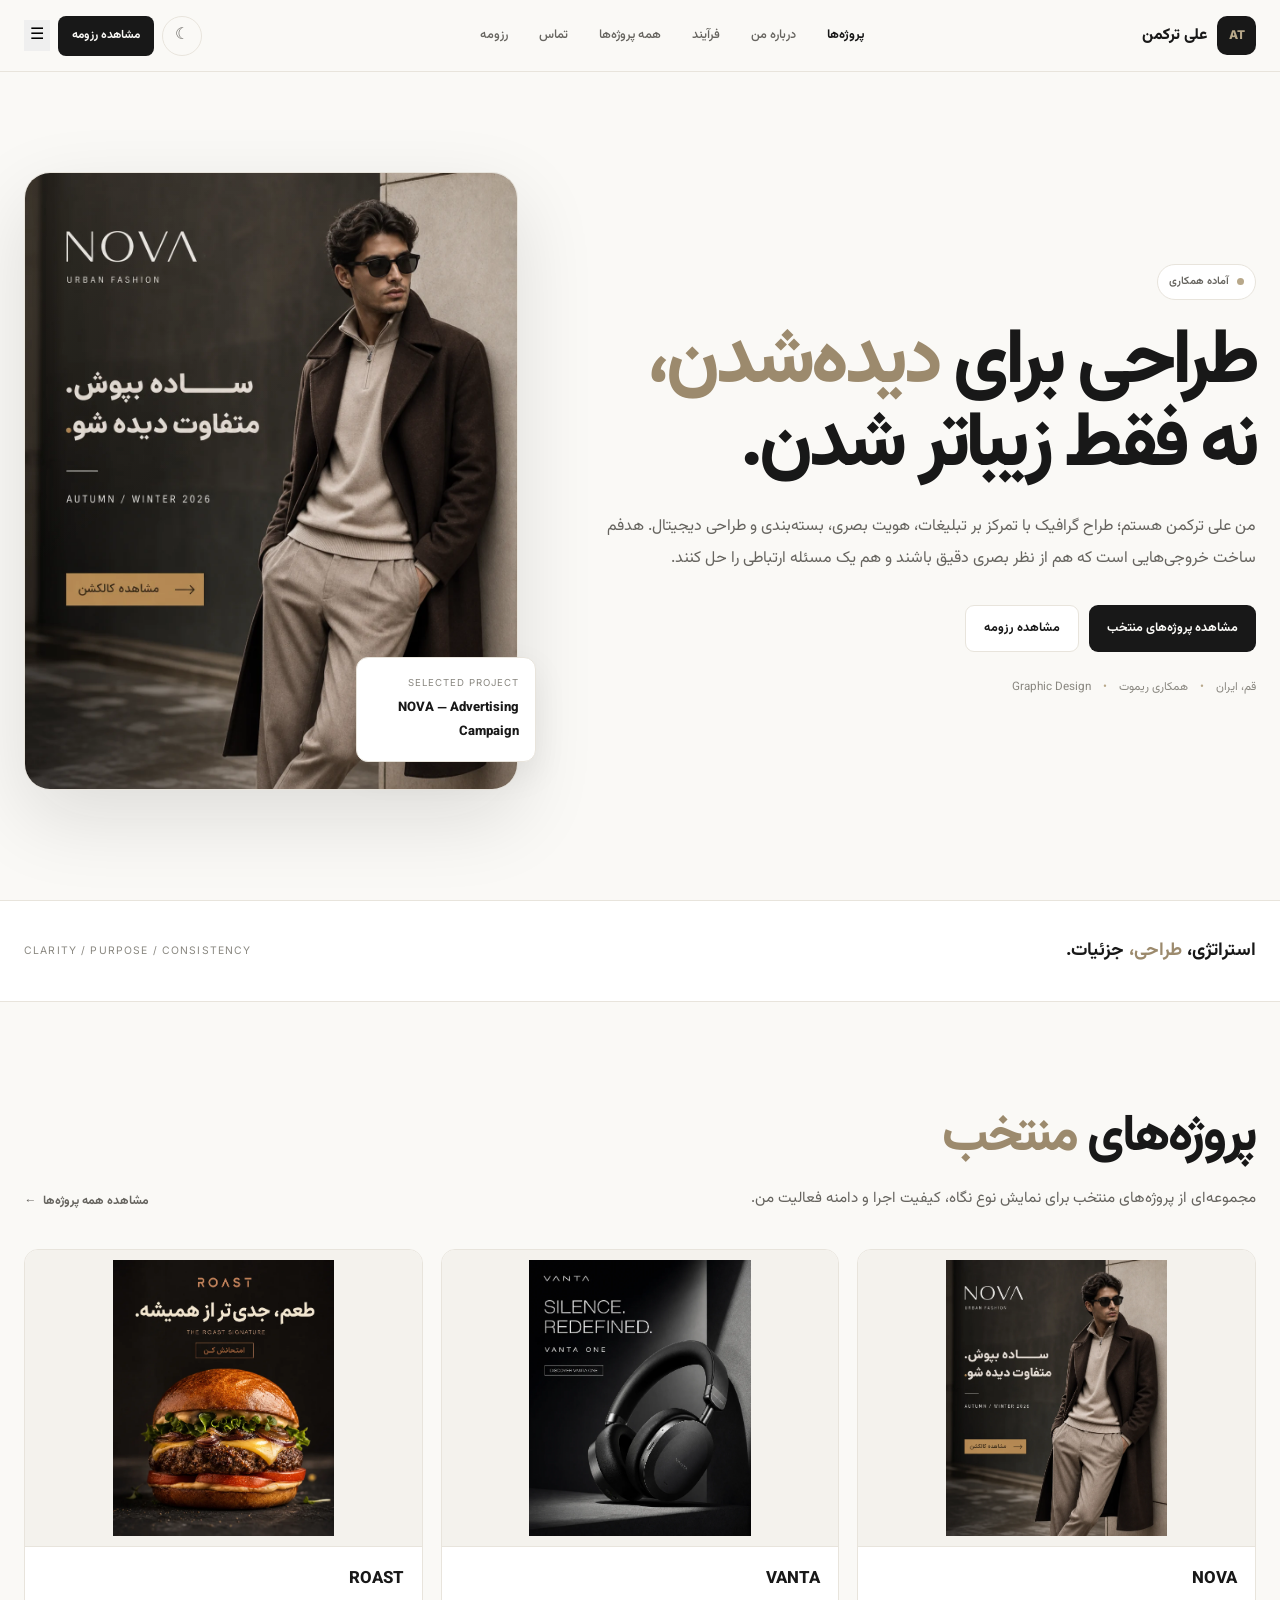
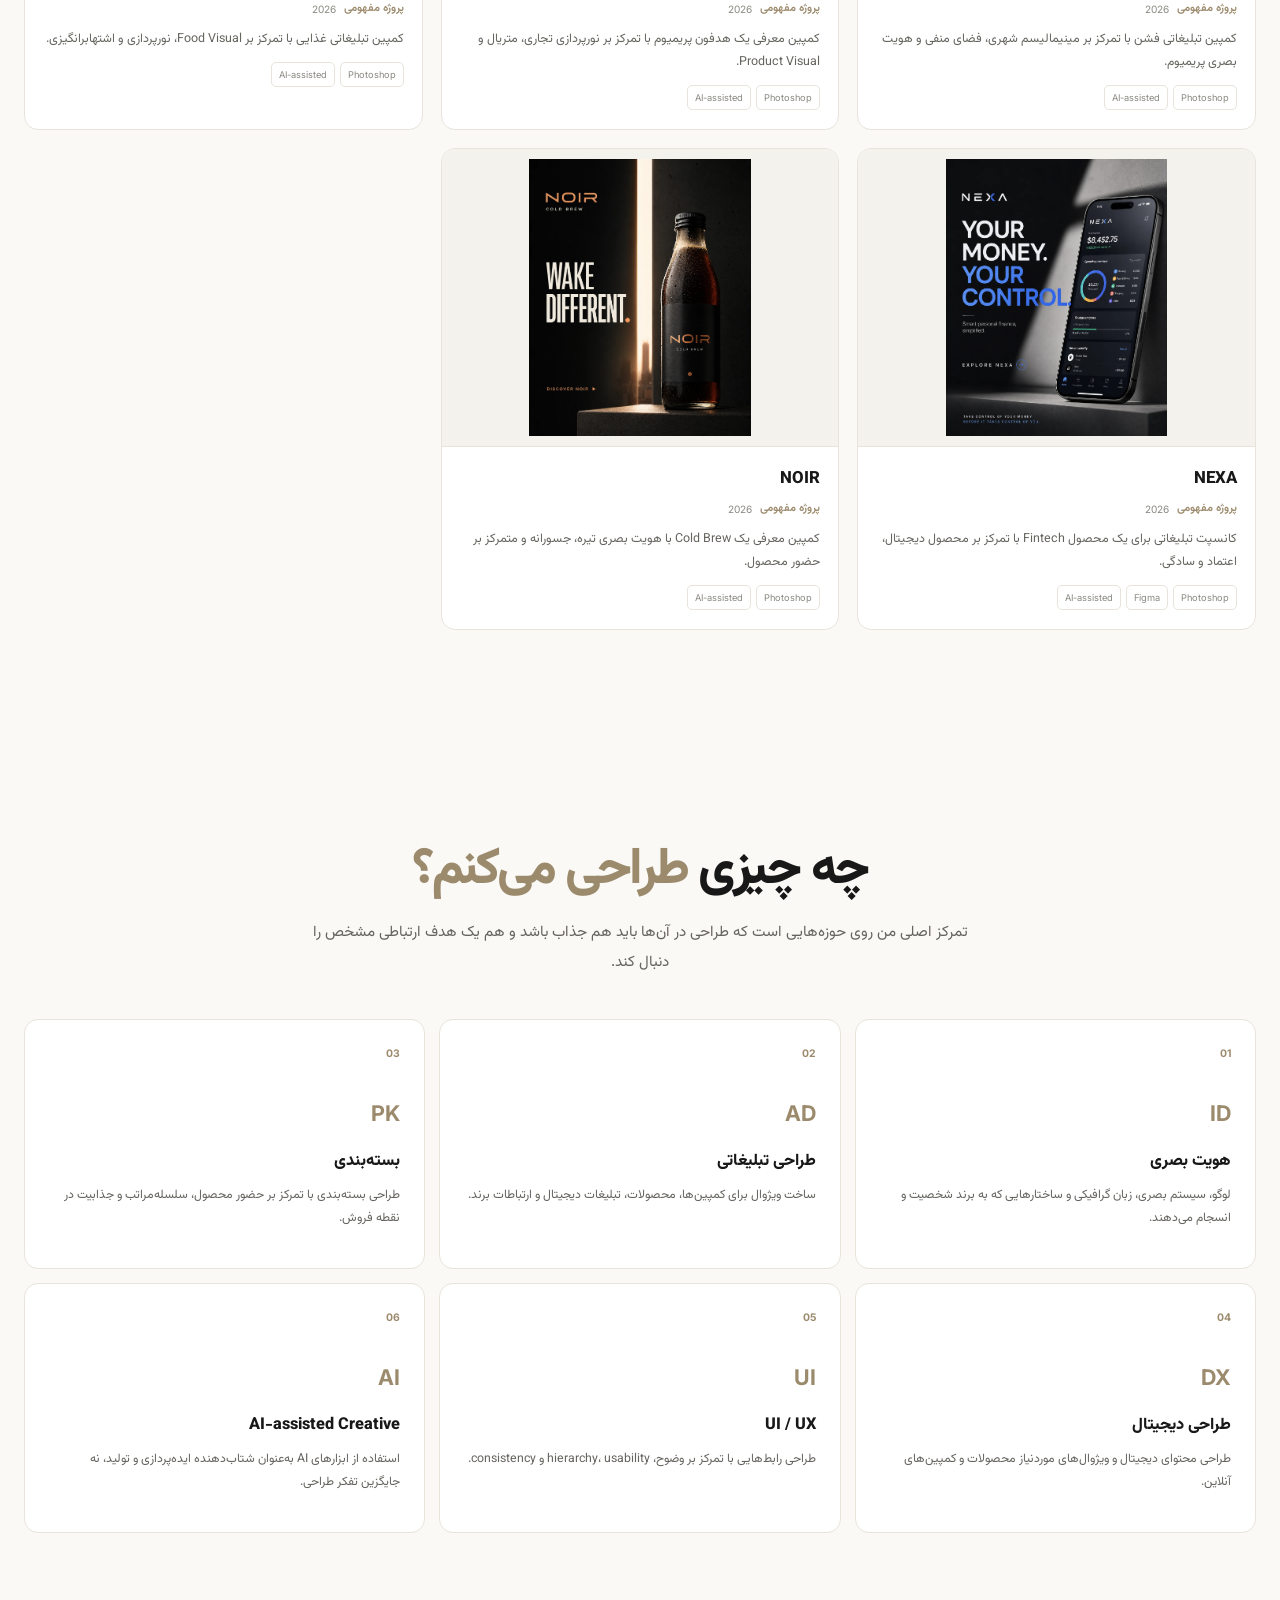
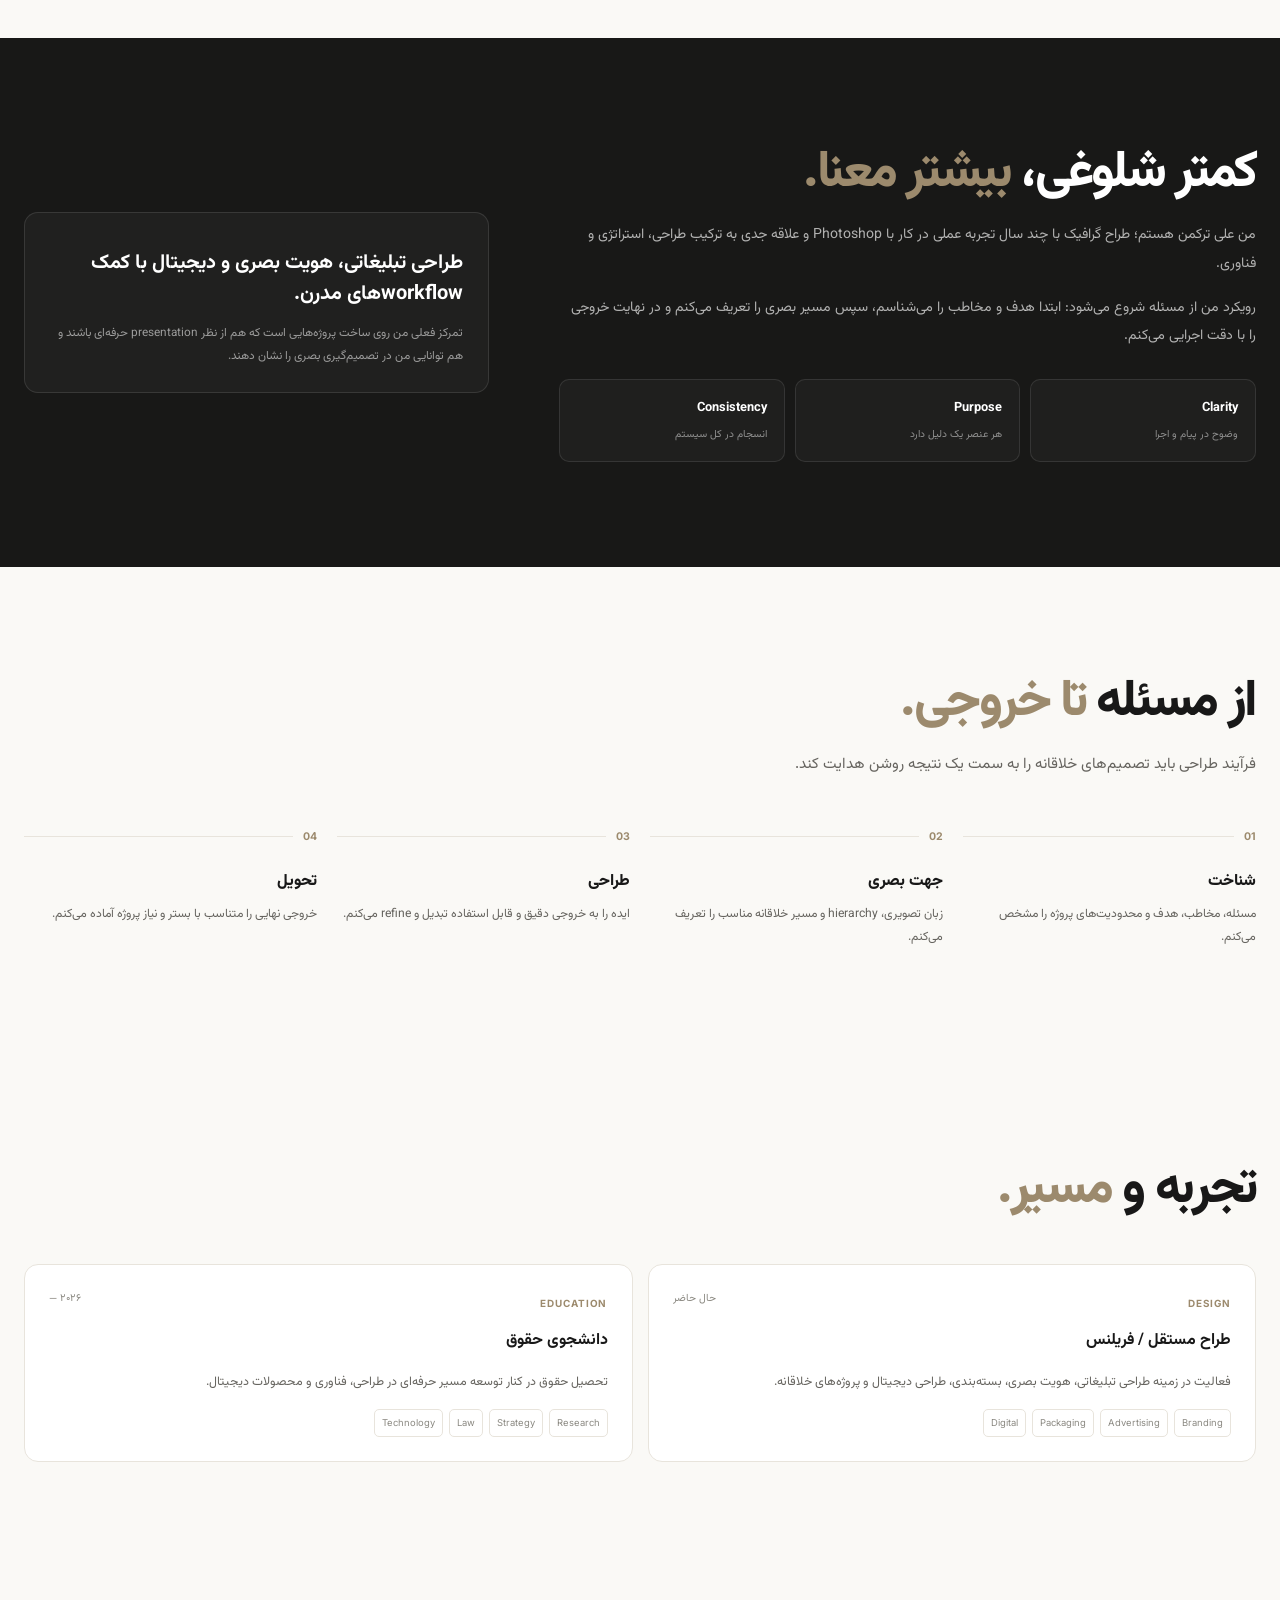
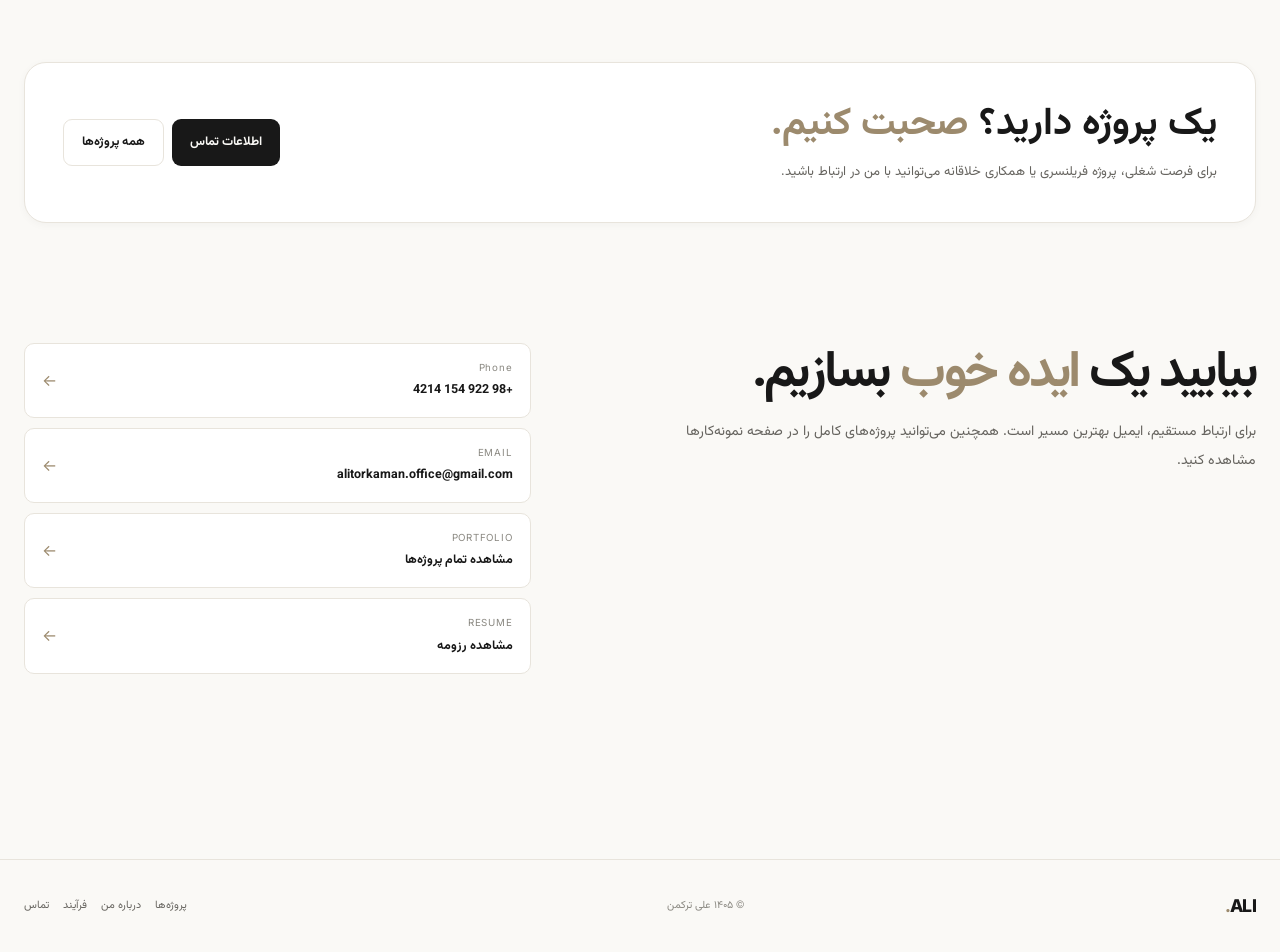
==== commit 923e2bf2: "Update index.html" ====
--- a/index.html
+++ b/index.html
@@ -4960,6 +4960,31 @@
                     <div class="contact-links">
 
 
+                        <a
+                            href="tell:+989221544214"
+                            class="contact-link"
+                        >
+
+                            <div>
+
+                                <div class="contact-link-label">
+                                    Phone
+                                </div>
+
+                                <div class="contact-link-value">
+                                    +98 922 154 4214
+                                </div>
+
+                            </div>
+
+
+                            <span class="contact-arrow">
+                                ←
+                            </span>
+
+                        </a>
+
+
                         <!--
                             IMPORTANT:
                             Replace the email below with the real email.
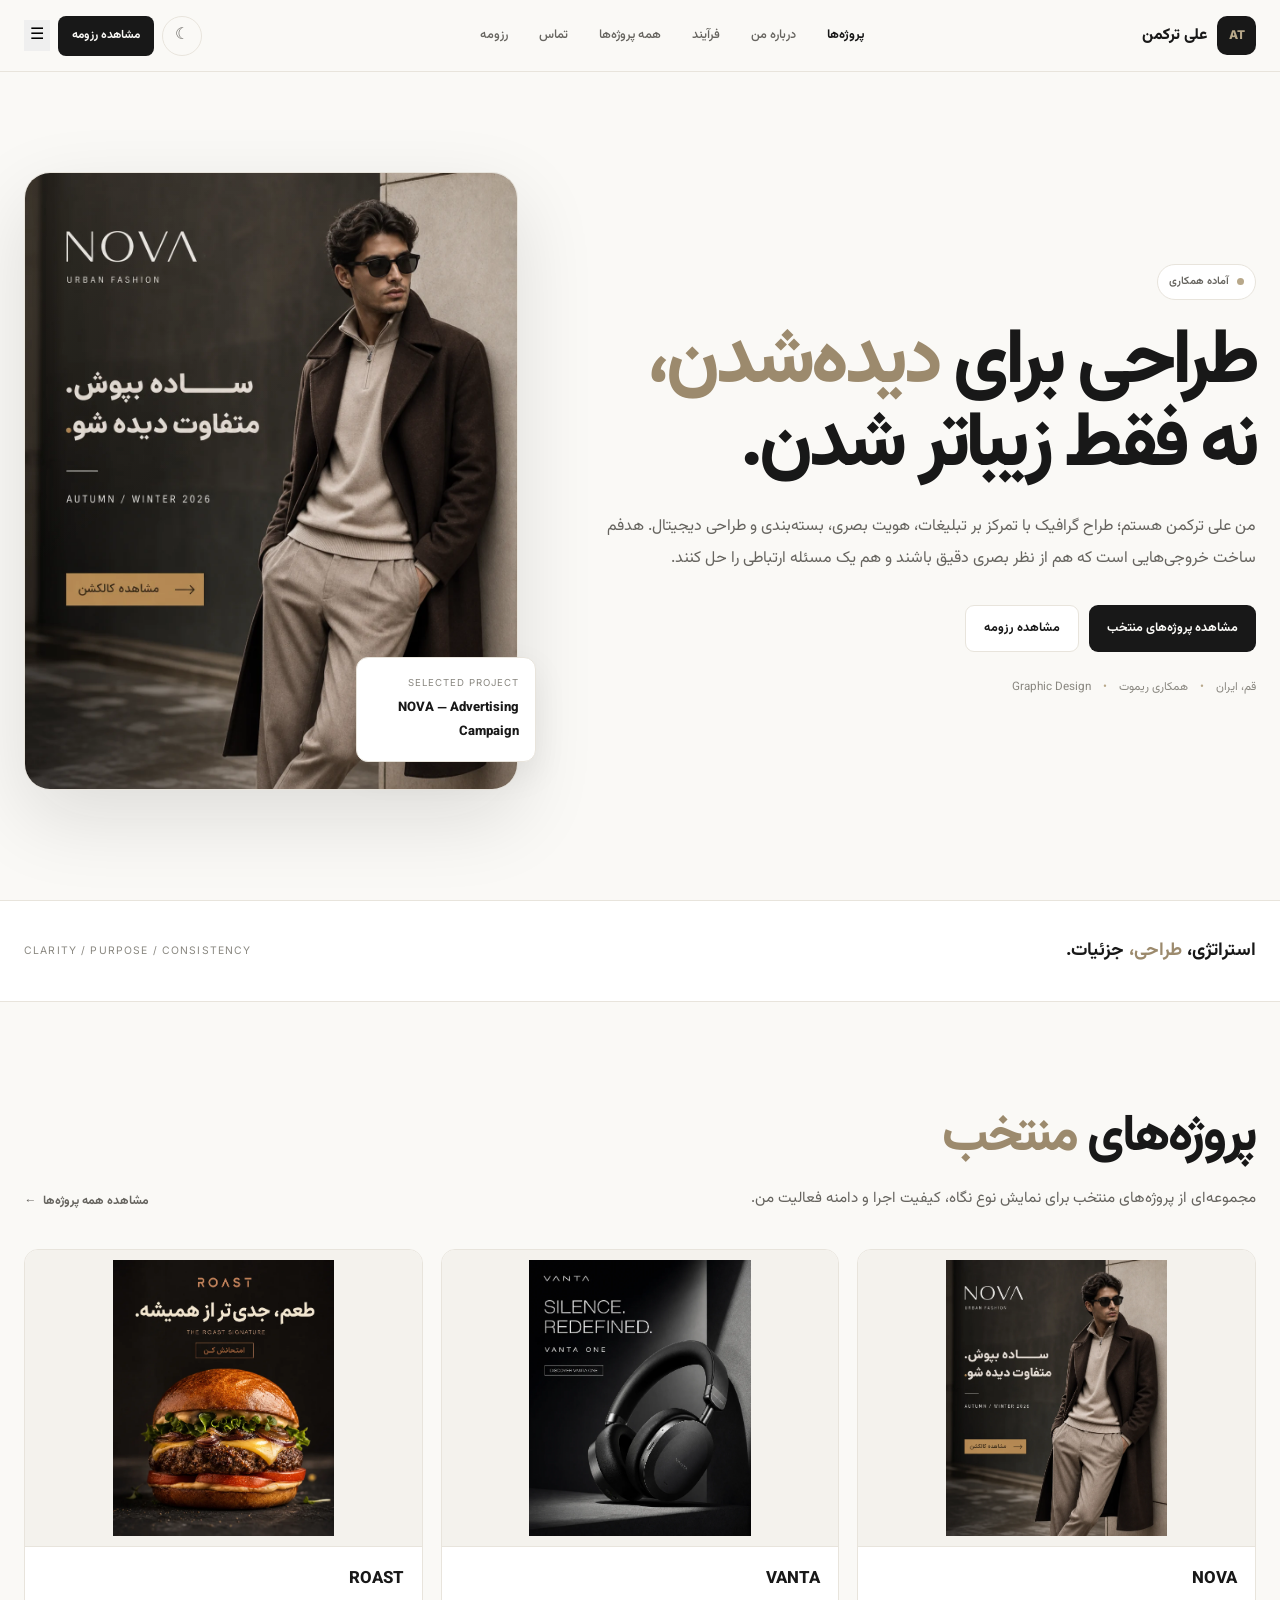
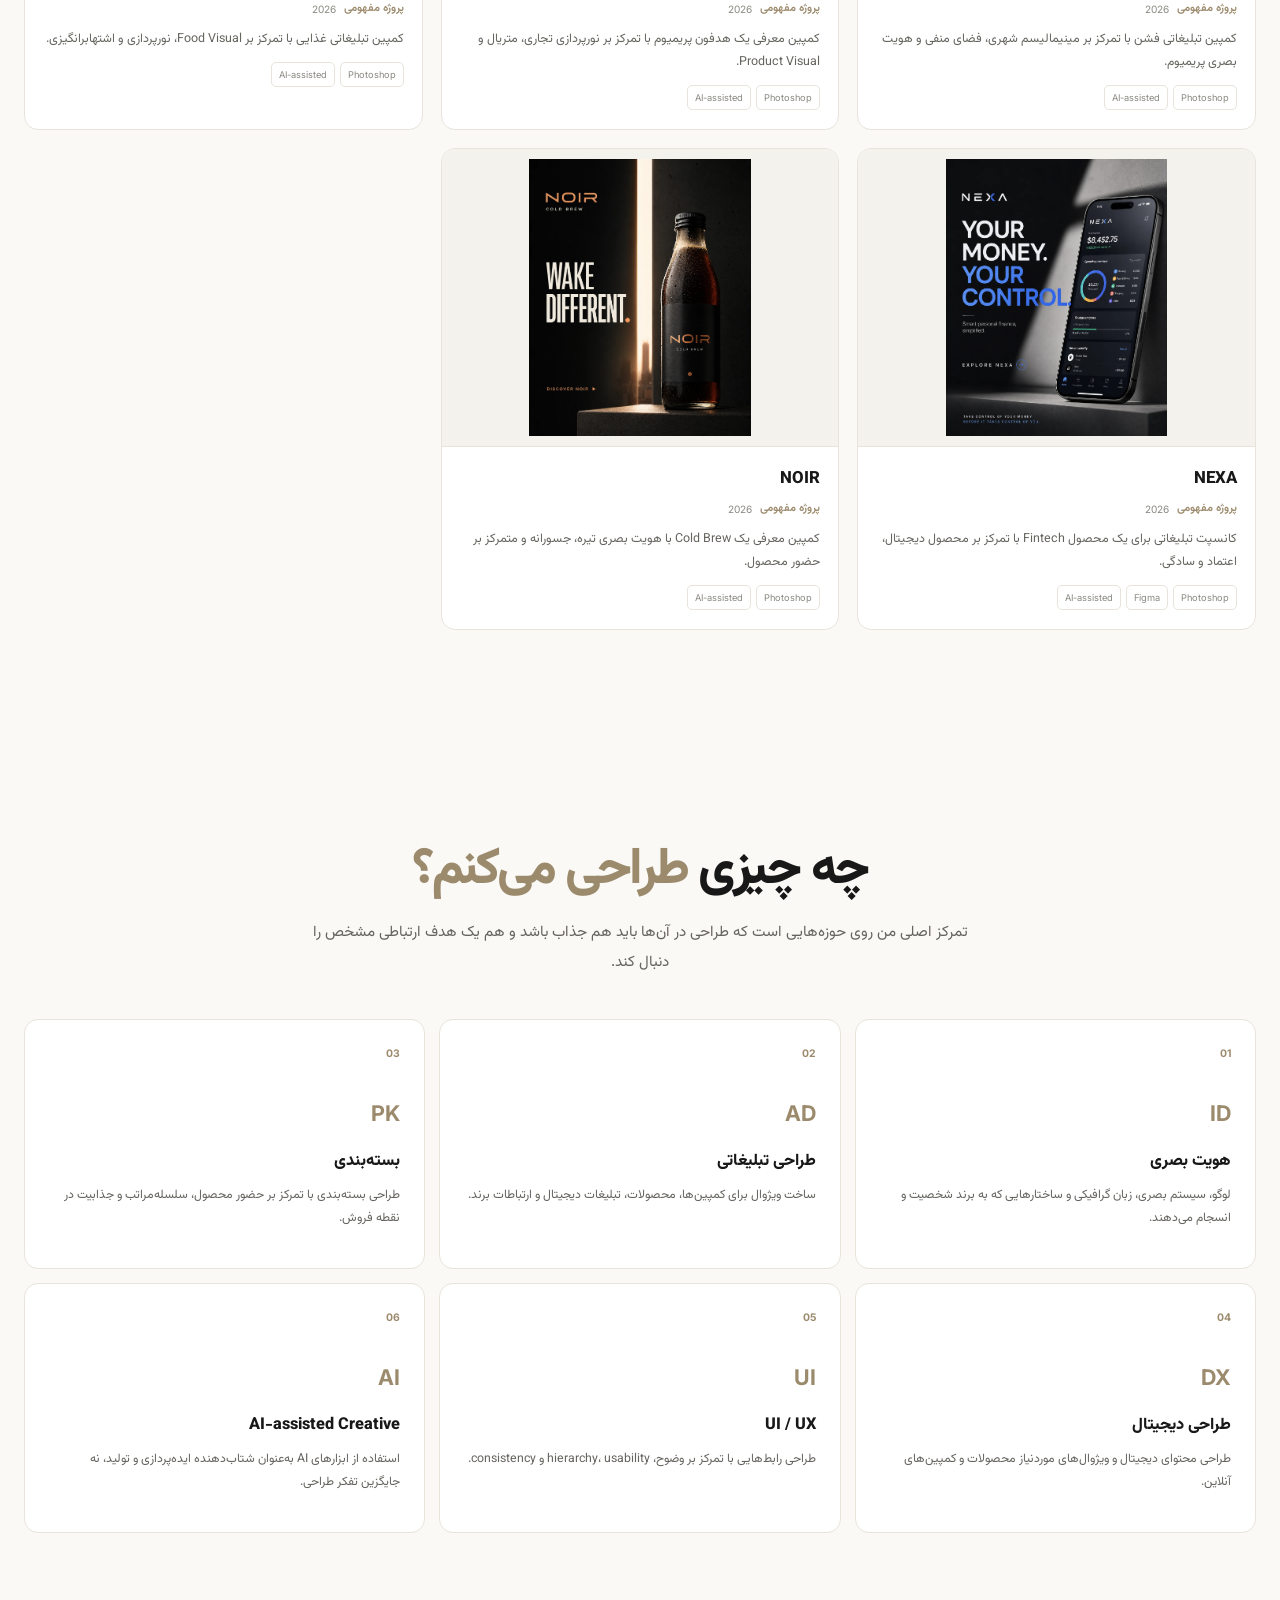
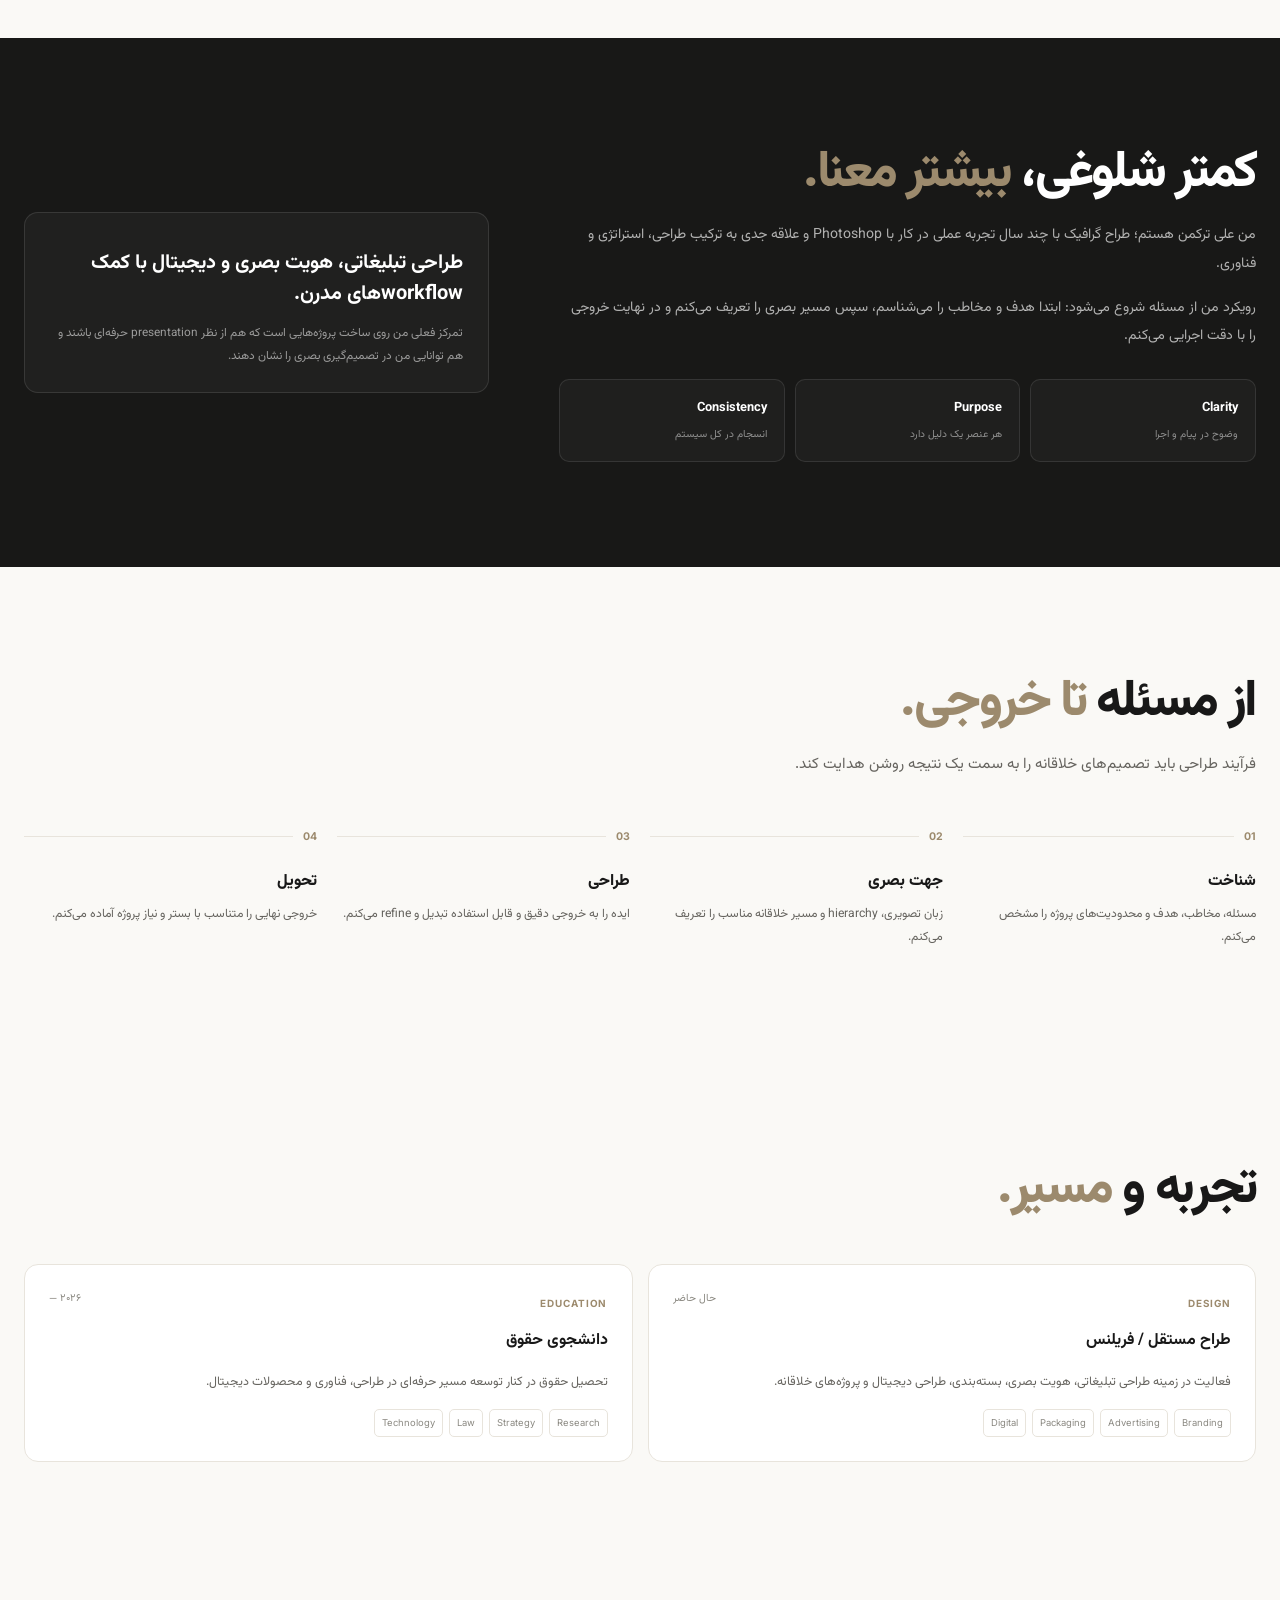
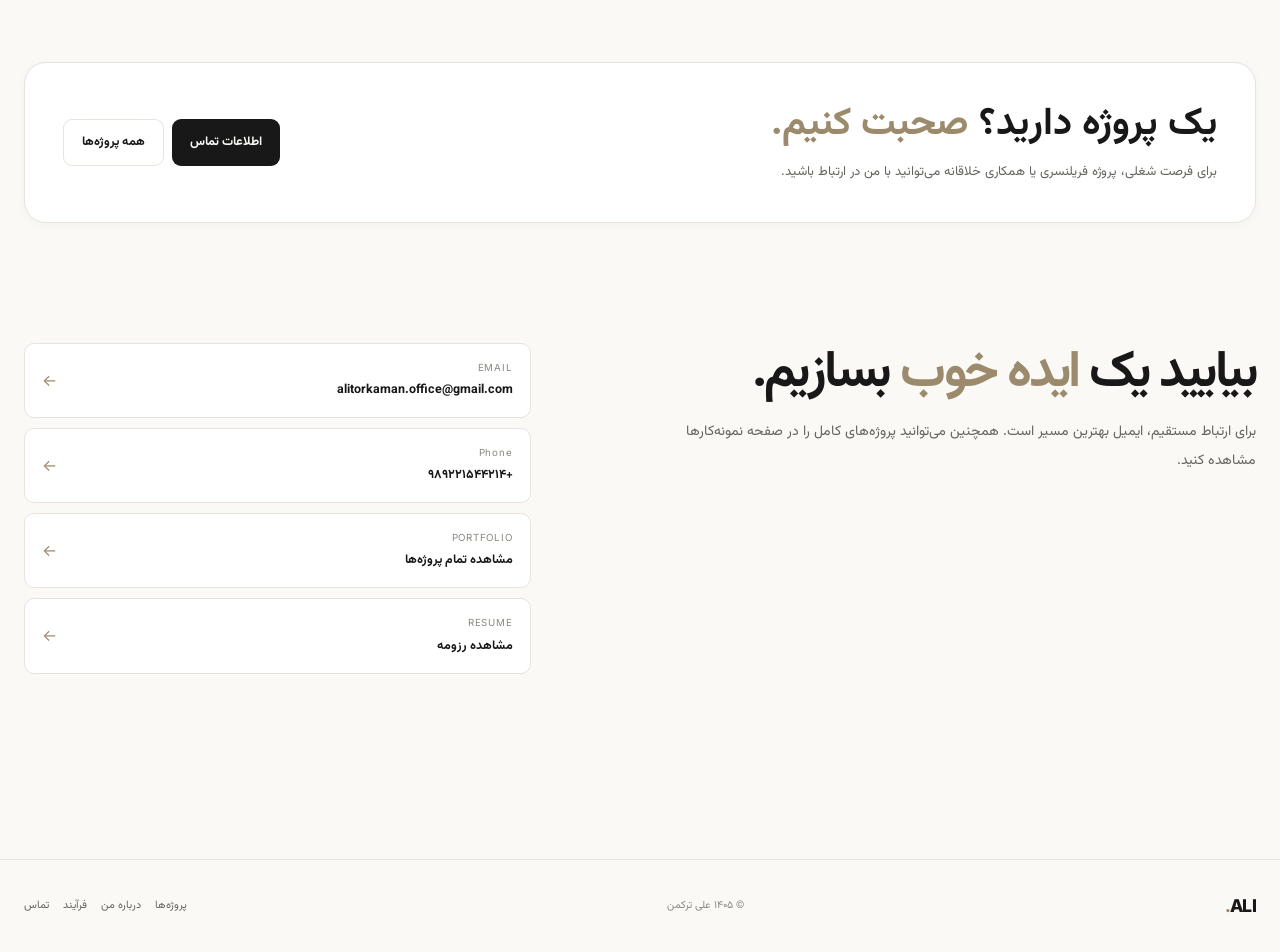
==== commit 8733d408: "Update index.html" ====
--- a/index.html
+++ b/index.html
@@ -4960,6 +4960,40 @@
                     <div class="contact-links">
 
 
+
+
+
+                        <!--
+                            IMPORTANT:
+                            Replace the email below with the real email.
+                        -->
+
+
+                        <a
+                            href="mailto:alitorkaman.office@gmail.com"
+                            class="contact-link"
+                        >
+
+                            <div>
+
+                                <div class="contact-link-label">
+                                    EMAIL
+                                </div>
+
+                                <div class="contact-link-value">
+                                    alitorkaman.office@gmail.com
+                                </div>
+
+                            </div>
+
+
+                            <span class="contact-arrow">
+                                ←
+                            </span>
+
+                        </a>
+
+
                         <a
                             href="tell:+989221544214"
                             class="contact-link"
@@ -4972,38 +5006,7 @@
                                 </div>
 
                                 <div class="contact-link-value">
-                                    +98 922 154 4214
-                                </div>
-
-                            </div>
-
-
-                            <span class="contact-arrow">
-                                ←
-                            </span>
-
-                        </a>
-
-
-                        <!--
-                            IMPORTANT:
-                            Replace the email below with the real email.
-                        -->
-
-
-                        <a
-                            href="mailto:alitorkaman.office@gmail.com"
-                            class="contact-link"
-                        >
-
-                            <div>
-
-                                <div class="contact-link-label">
-                                    EMAIL
-                                </div>
-
-                                <div class="contact-link-value">
-                                    alitorkaman.office@gmail.com
+                                    +۹۸۹۲۲۱۵۴۴۲۱۴
                                 </div>
 
                             </div>
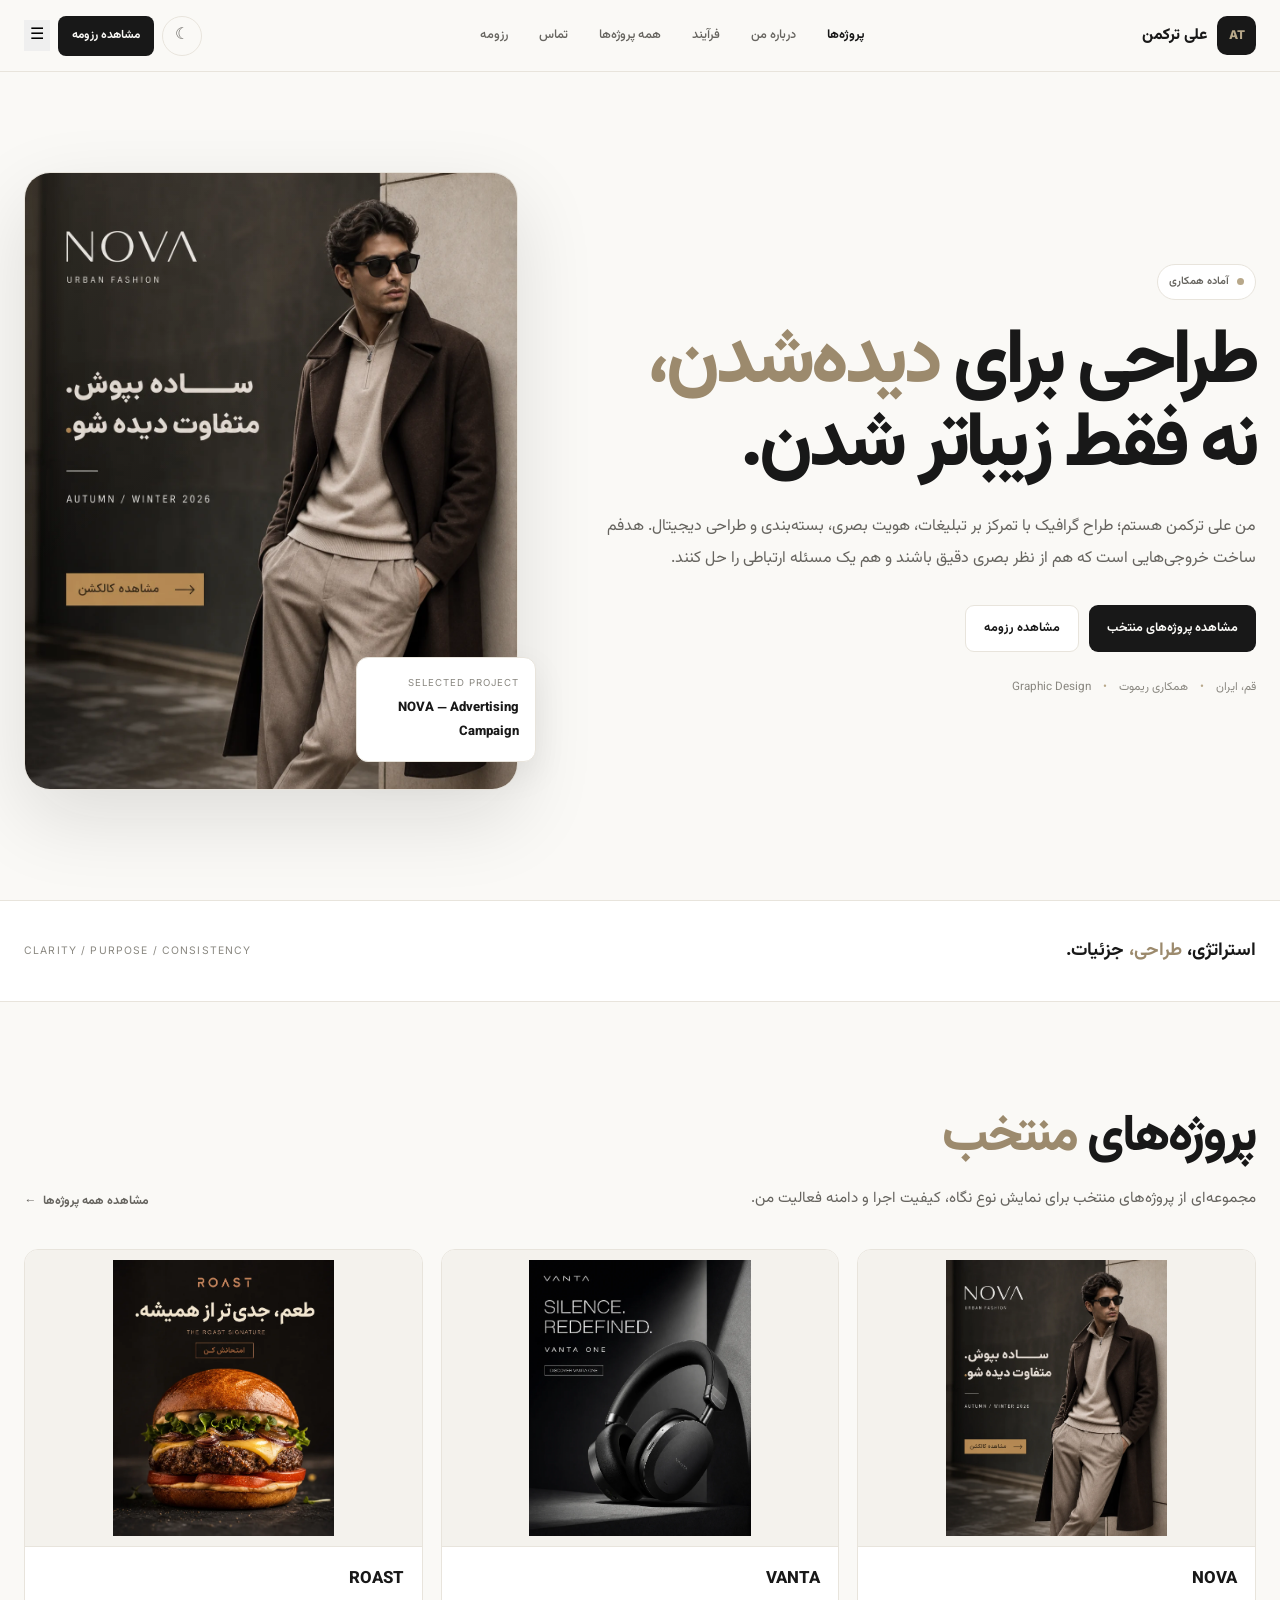
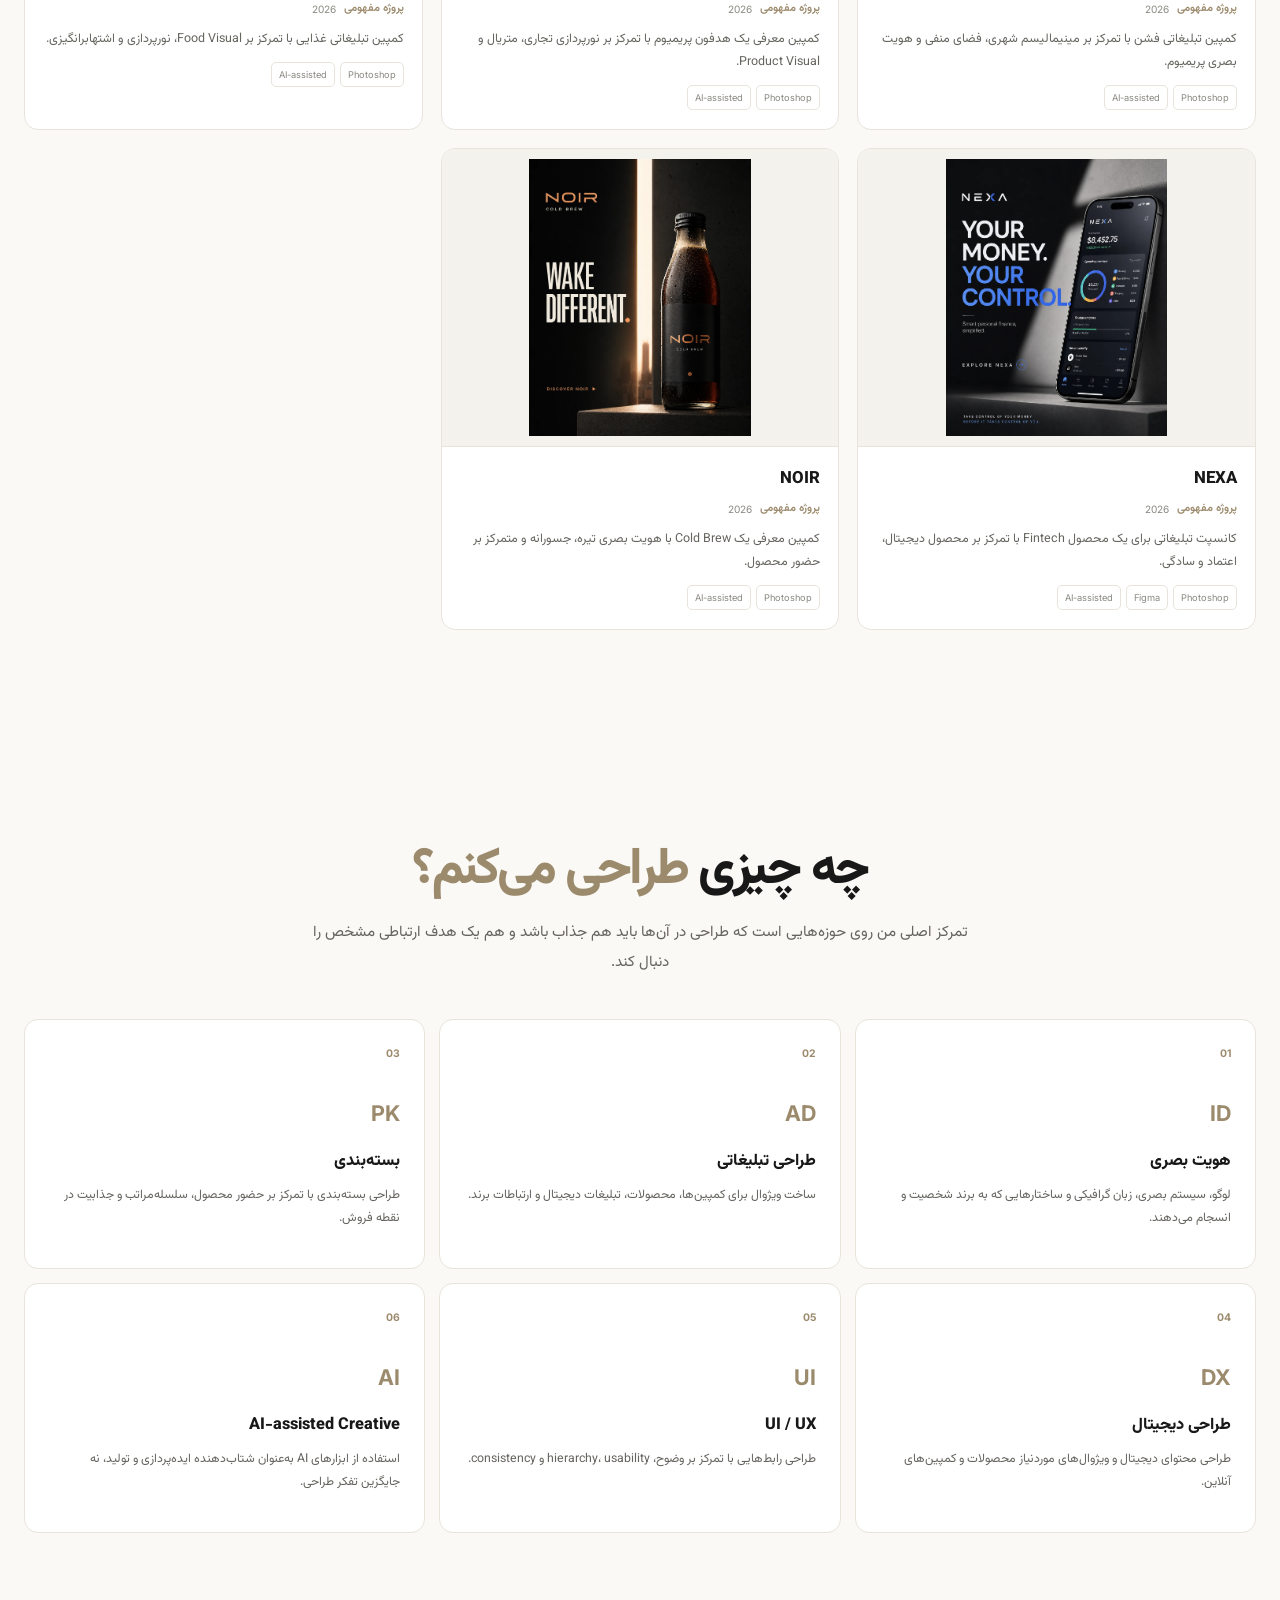
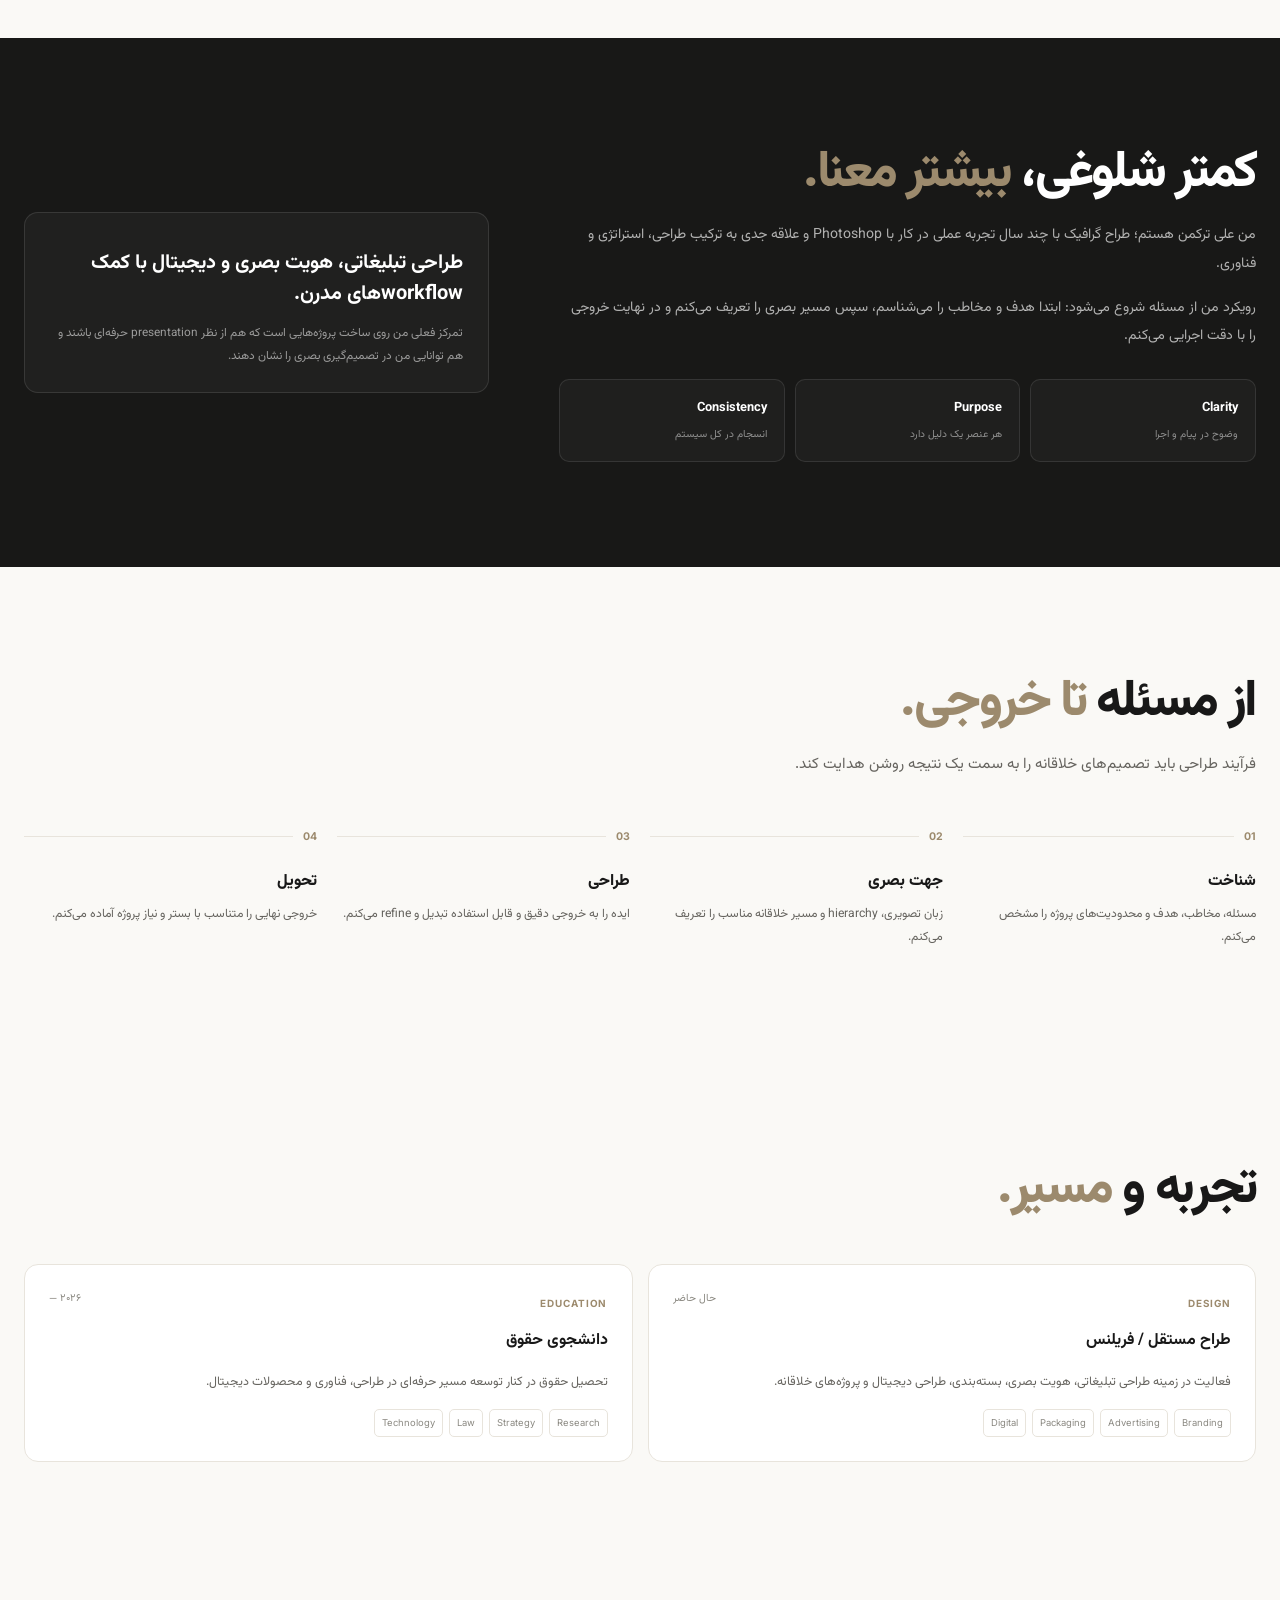
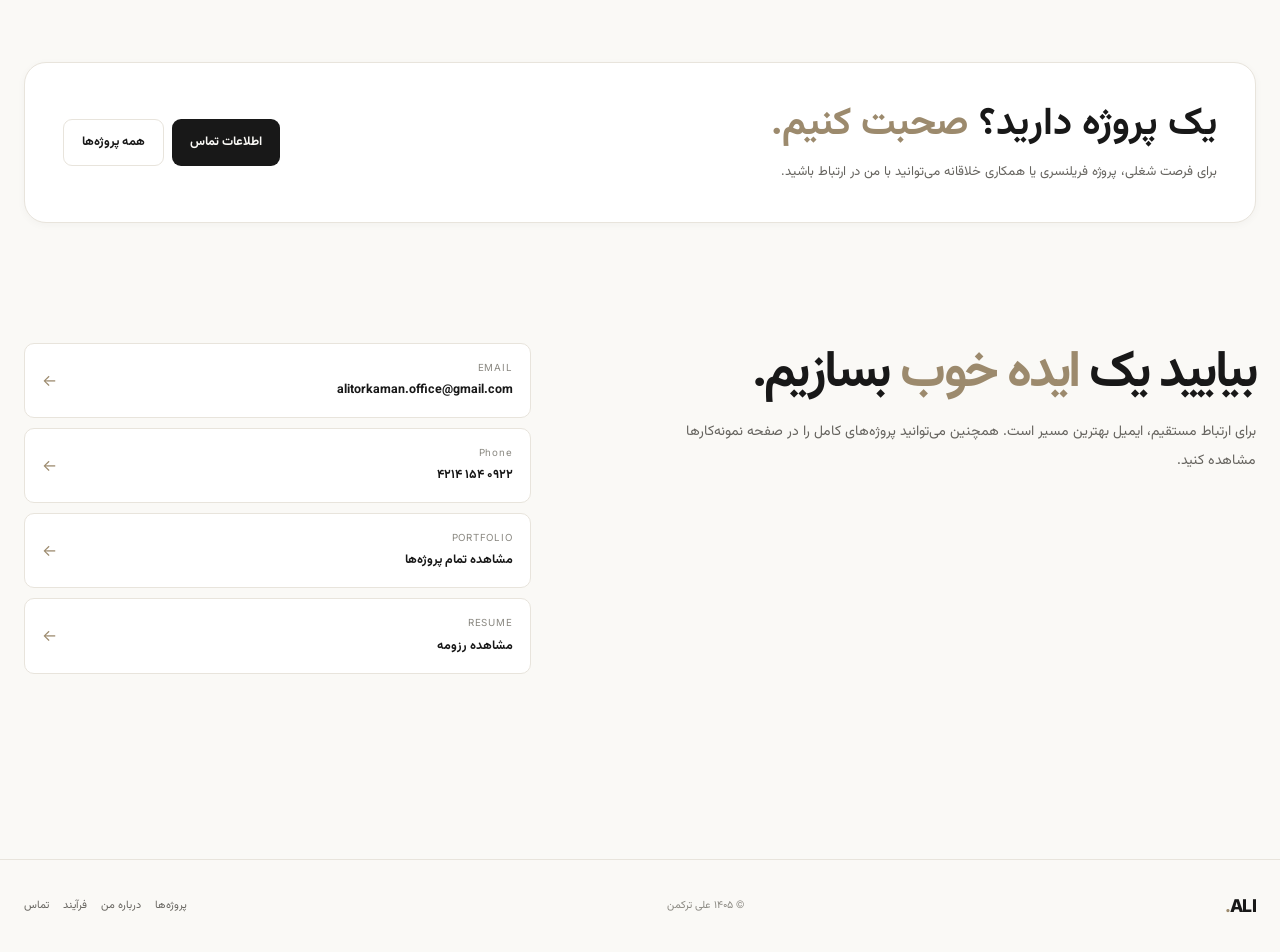
==== commit 94166a51: "Update index.html" ====
--- a/index.html
+++ b/index.html
@@ -5006,7 +5006,7 @@
                                 </div>
 
                                 <div class="contact-link-value">
-                                    +۹۸۹۲۲۱۵۴۴۲۱۴
+                                    ۰۹۲۲ ۱۵۴ ۴۲۱۴
                                 </div>
 
                             </div>
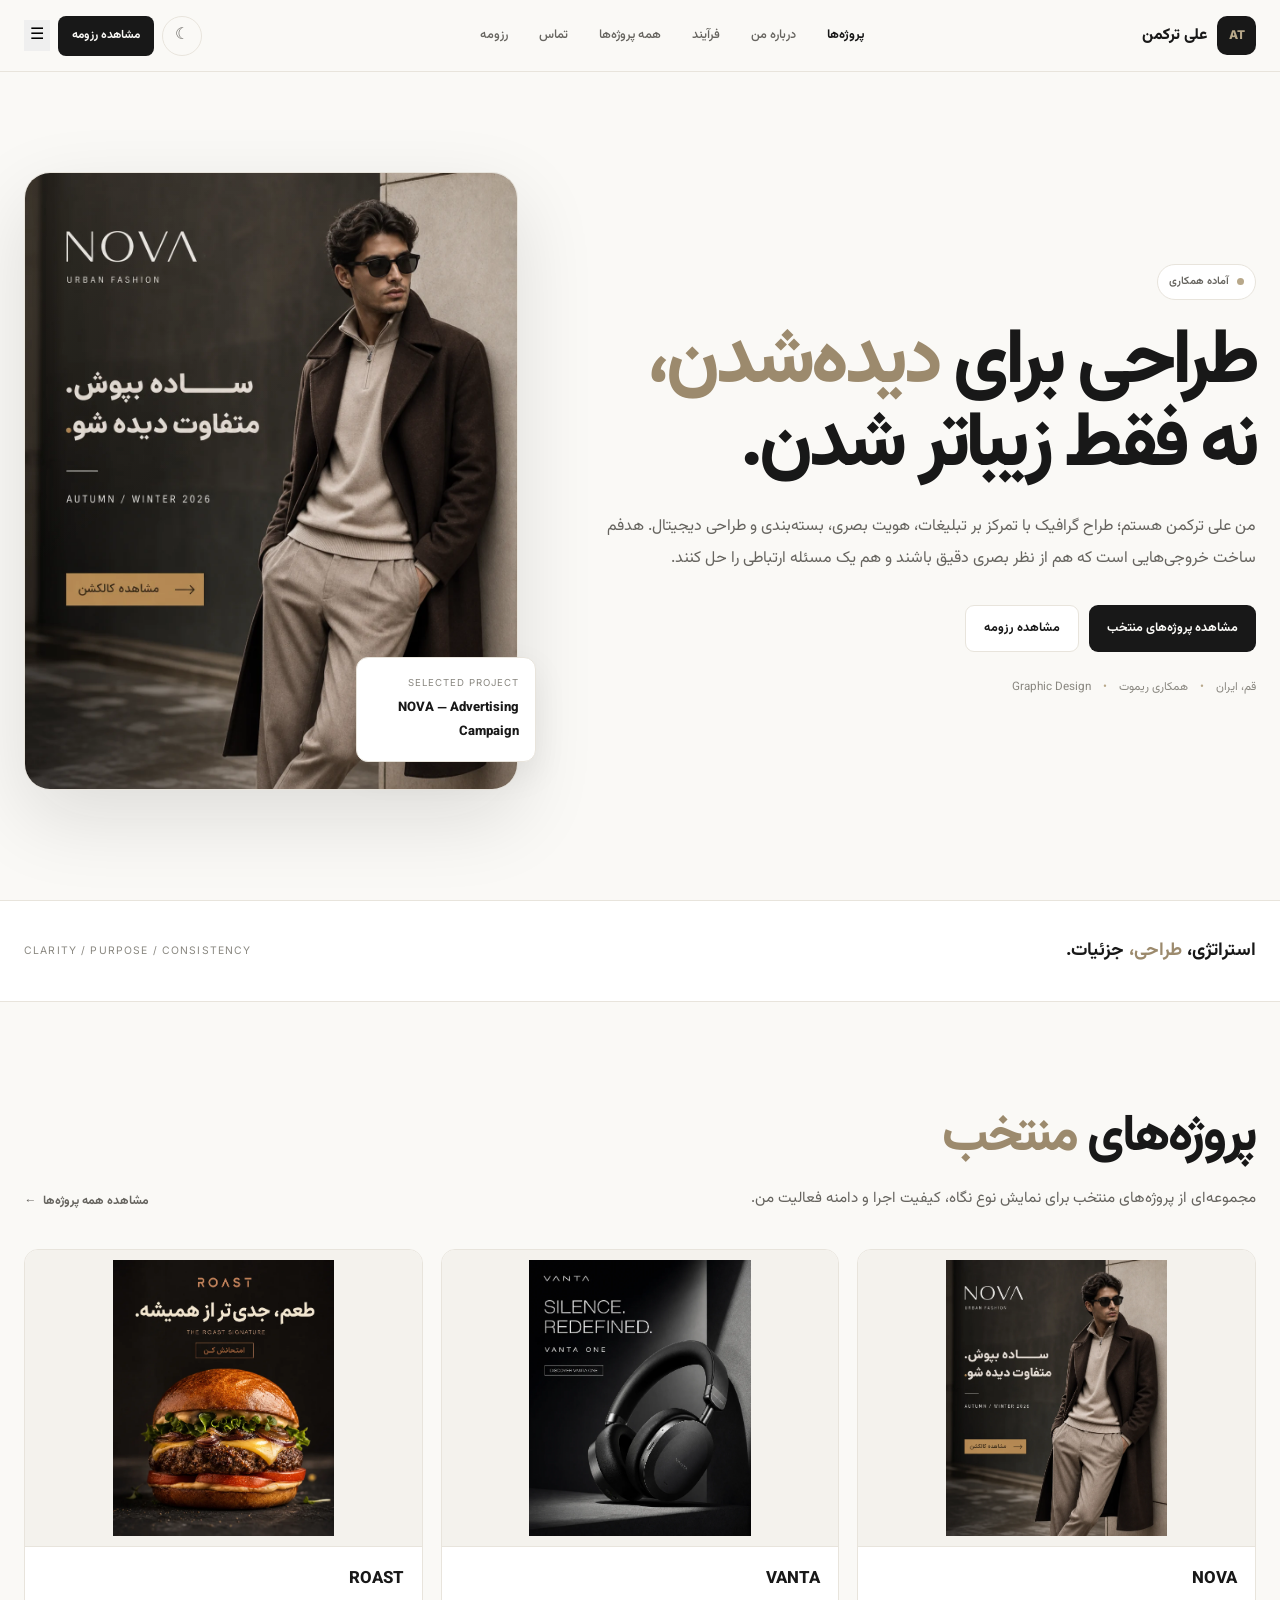
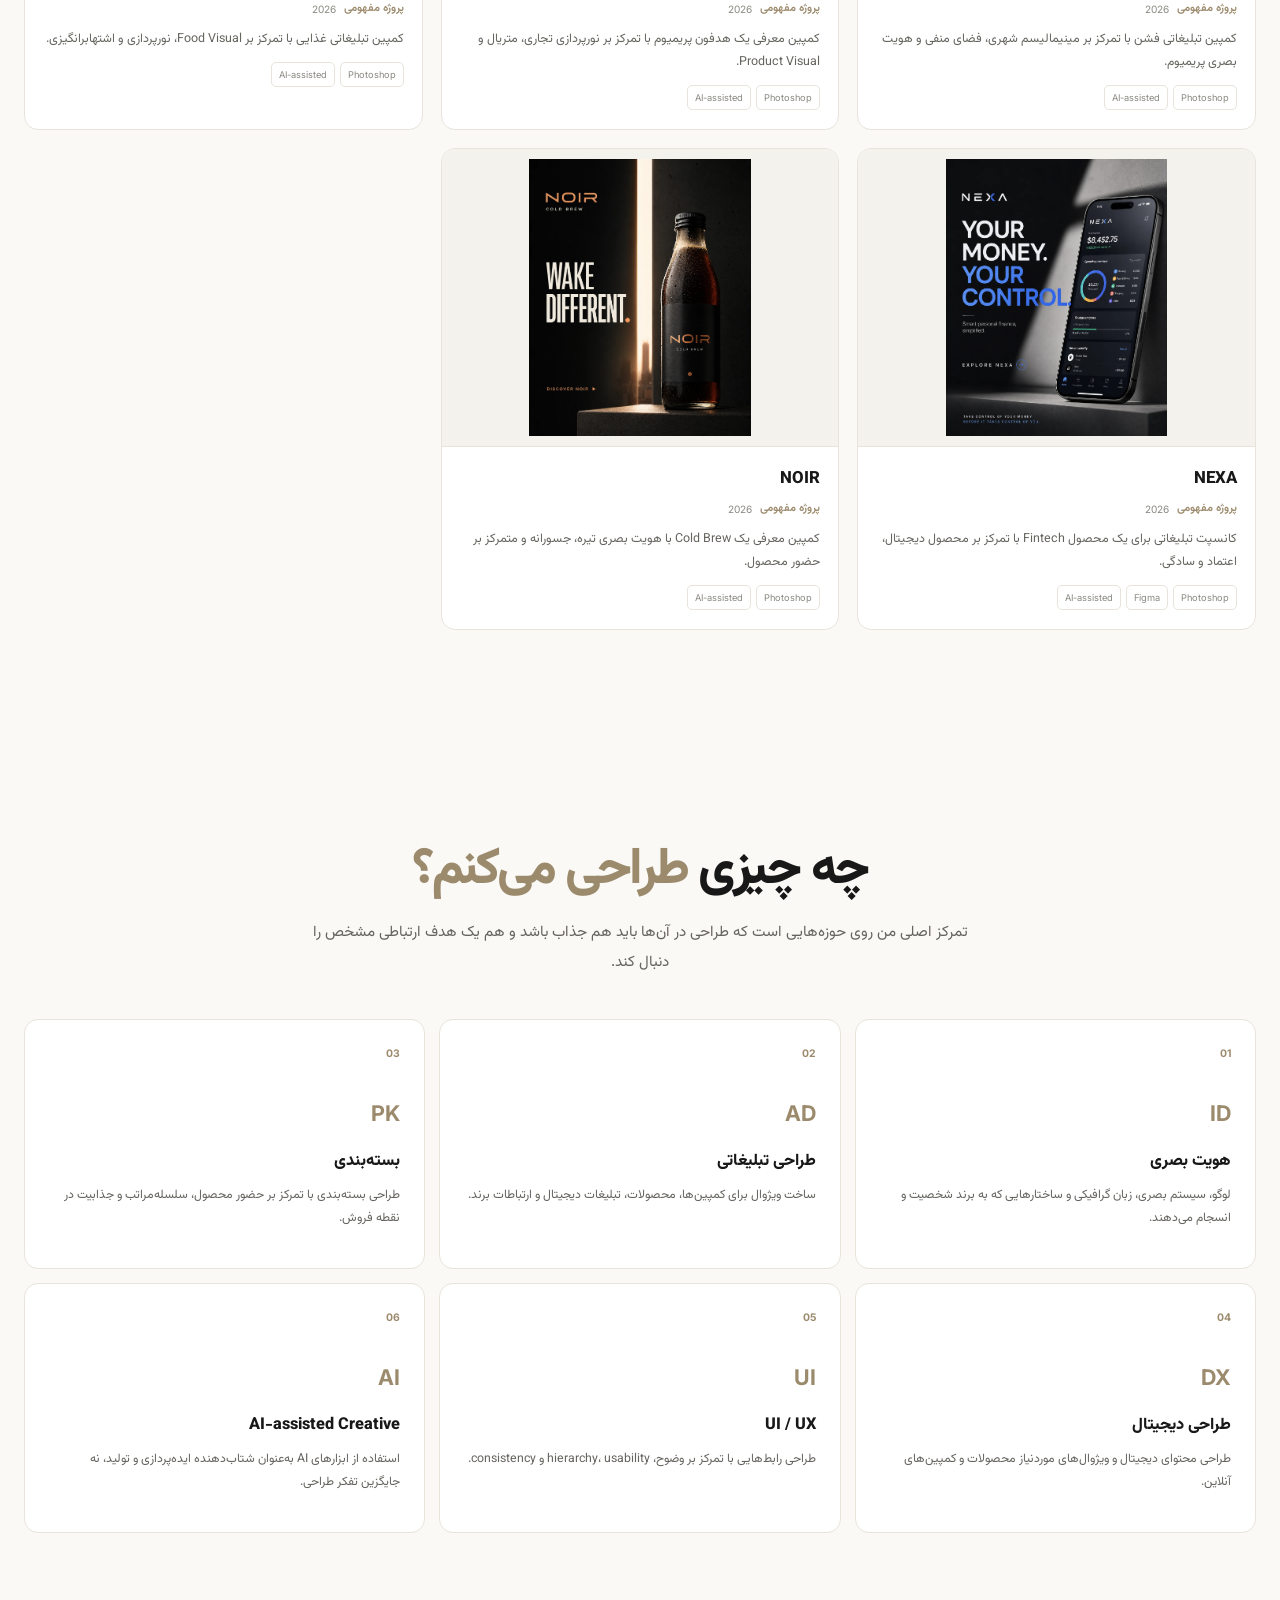
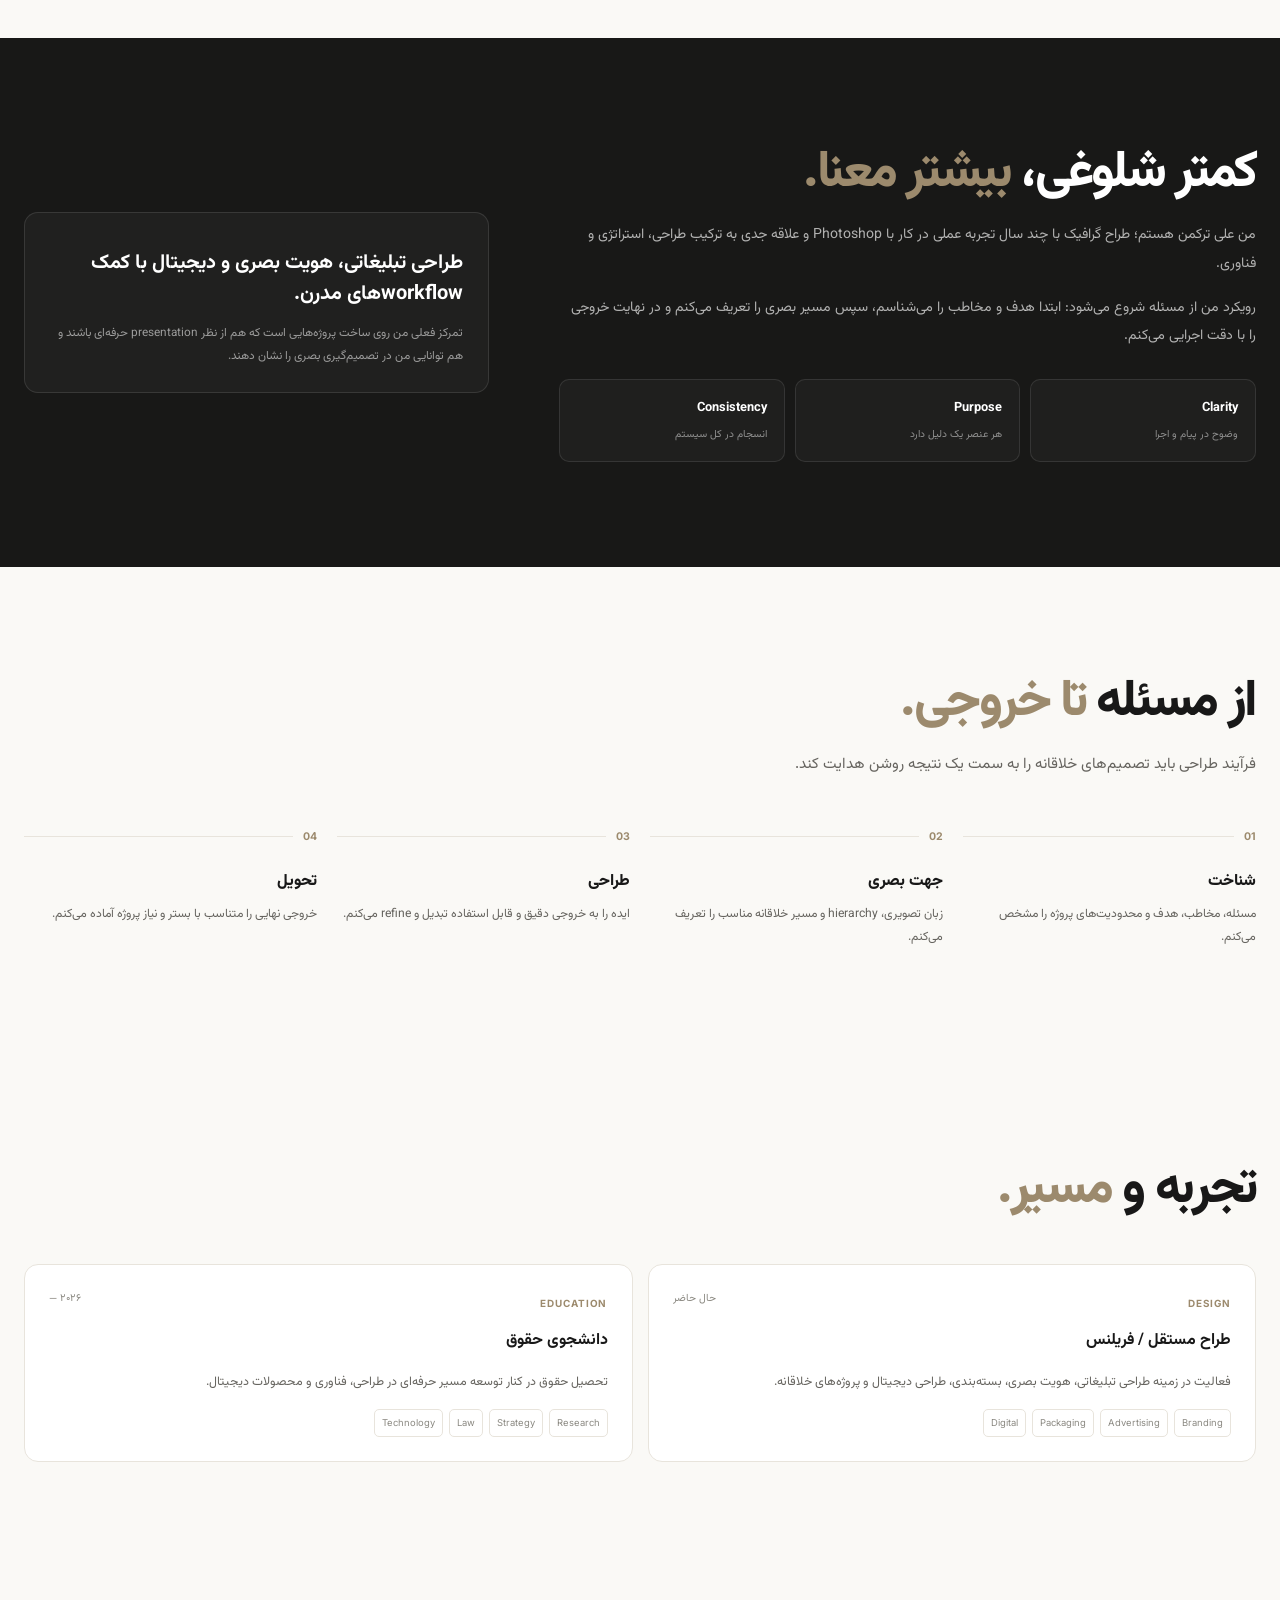
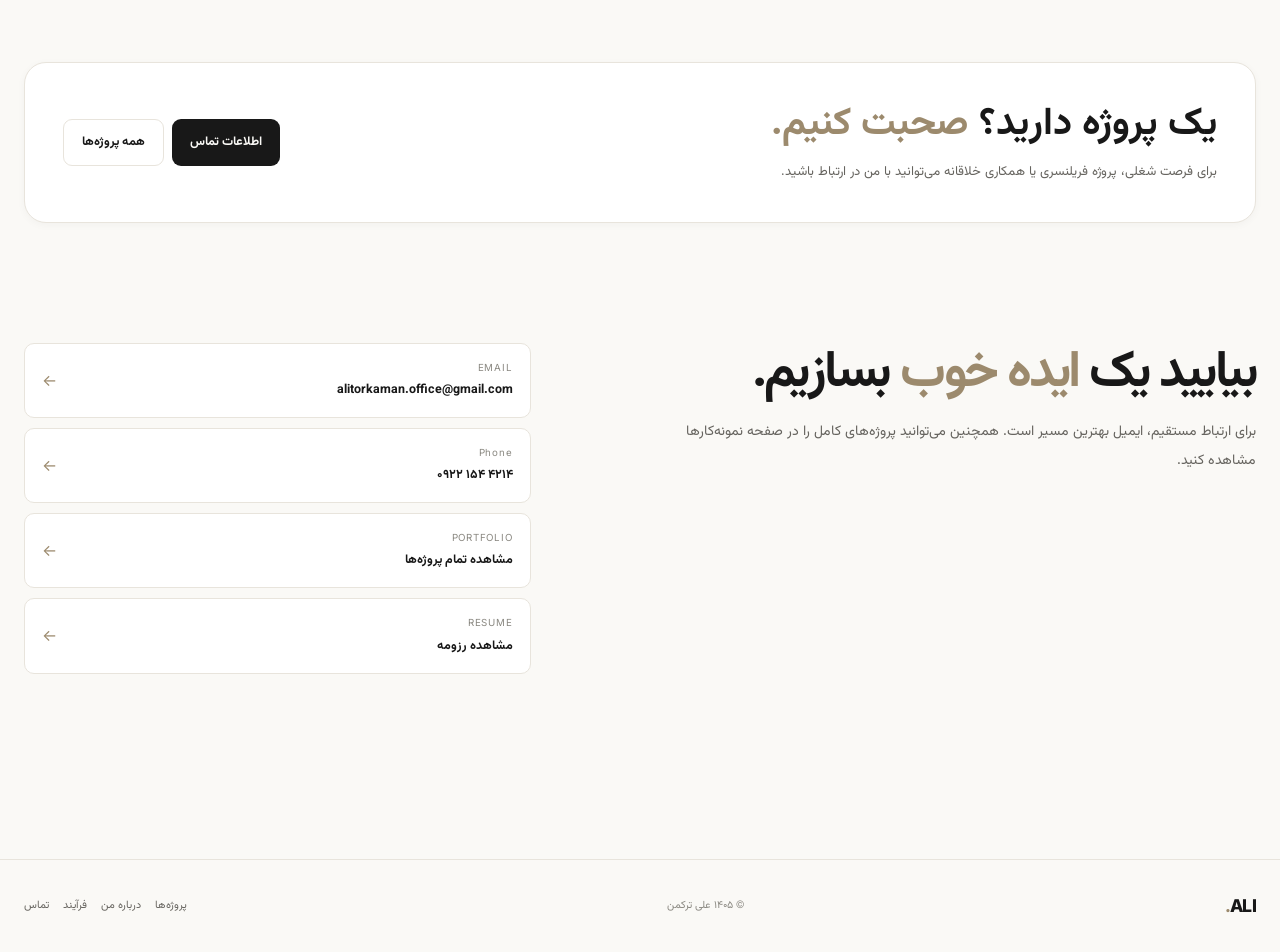
==== commit 7e12c204: "Update index.html" ====
--- a/index.html
+++ b/index.html
@@ -4995,7 +4995,7 @@
 
 
                         <a
-                            href="tell:+989221544214"
+                            href="tel:+989221544214"
                             class="contact-link"
                         >
 
@@ -5006,7 +5006,7 @@
                                 </div>
 
                                 <div class="contact-link-value">
-                                    ۰۹۲۲ ۱۵۴ ۴۲۱۴
+                                    ۴۲۱۴ ۱۵۴ ۰۹۲۲
                                 </div>
 
                             </div>
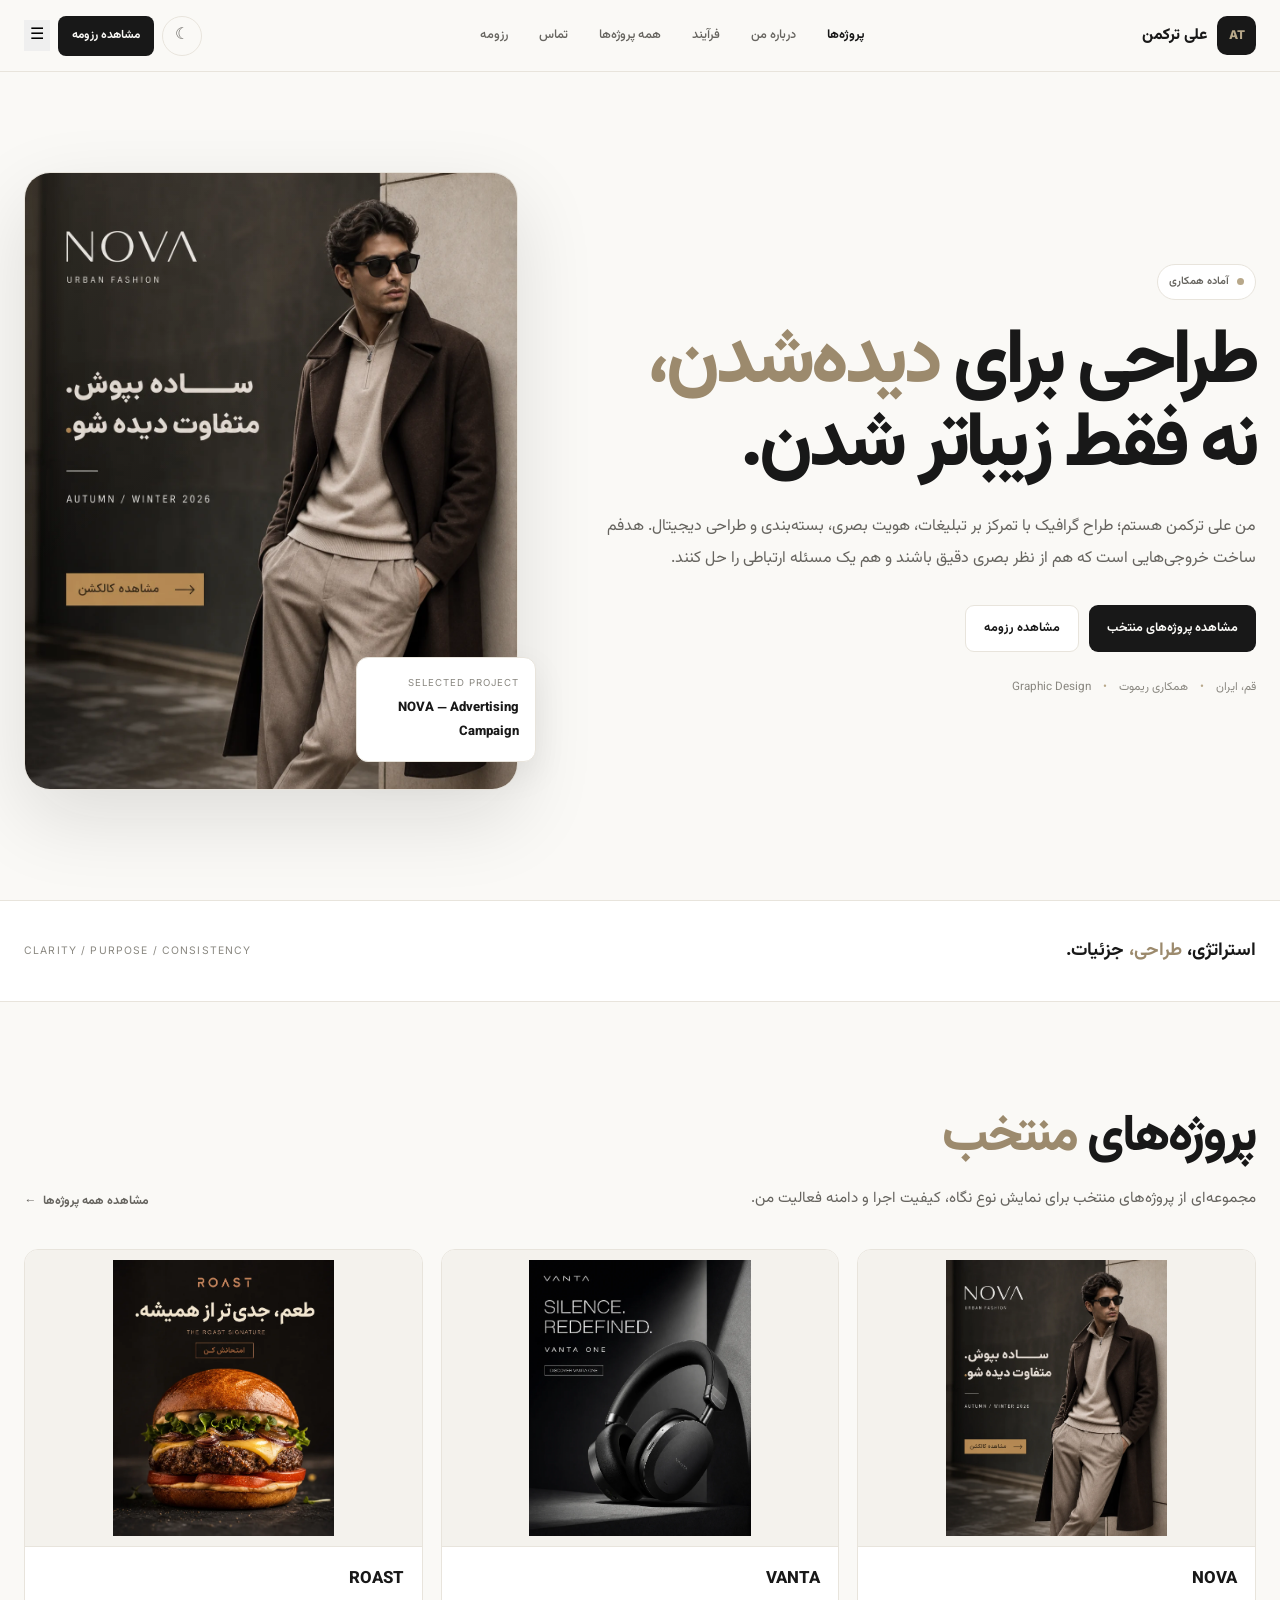
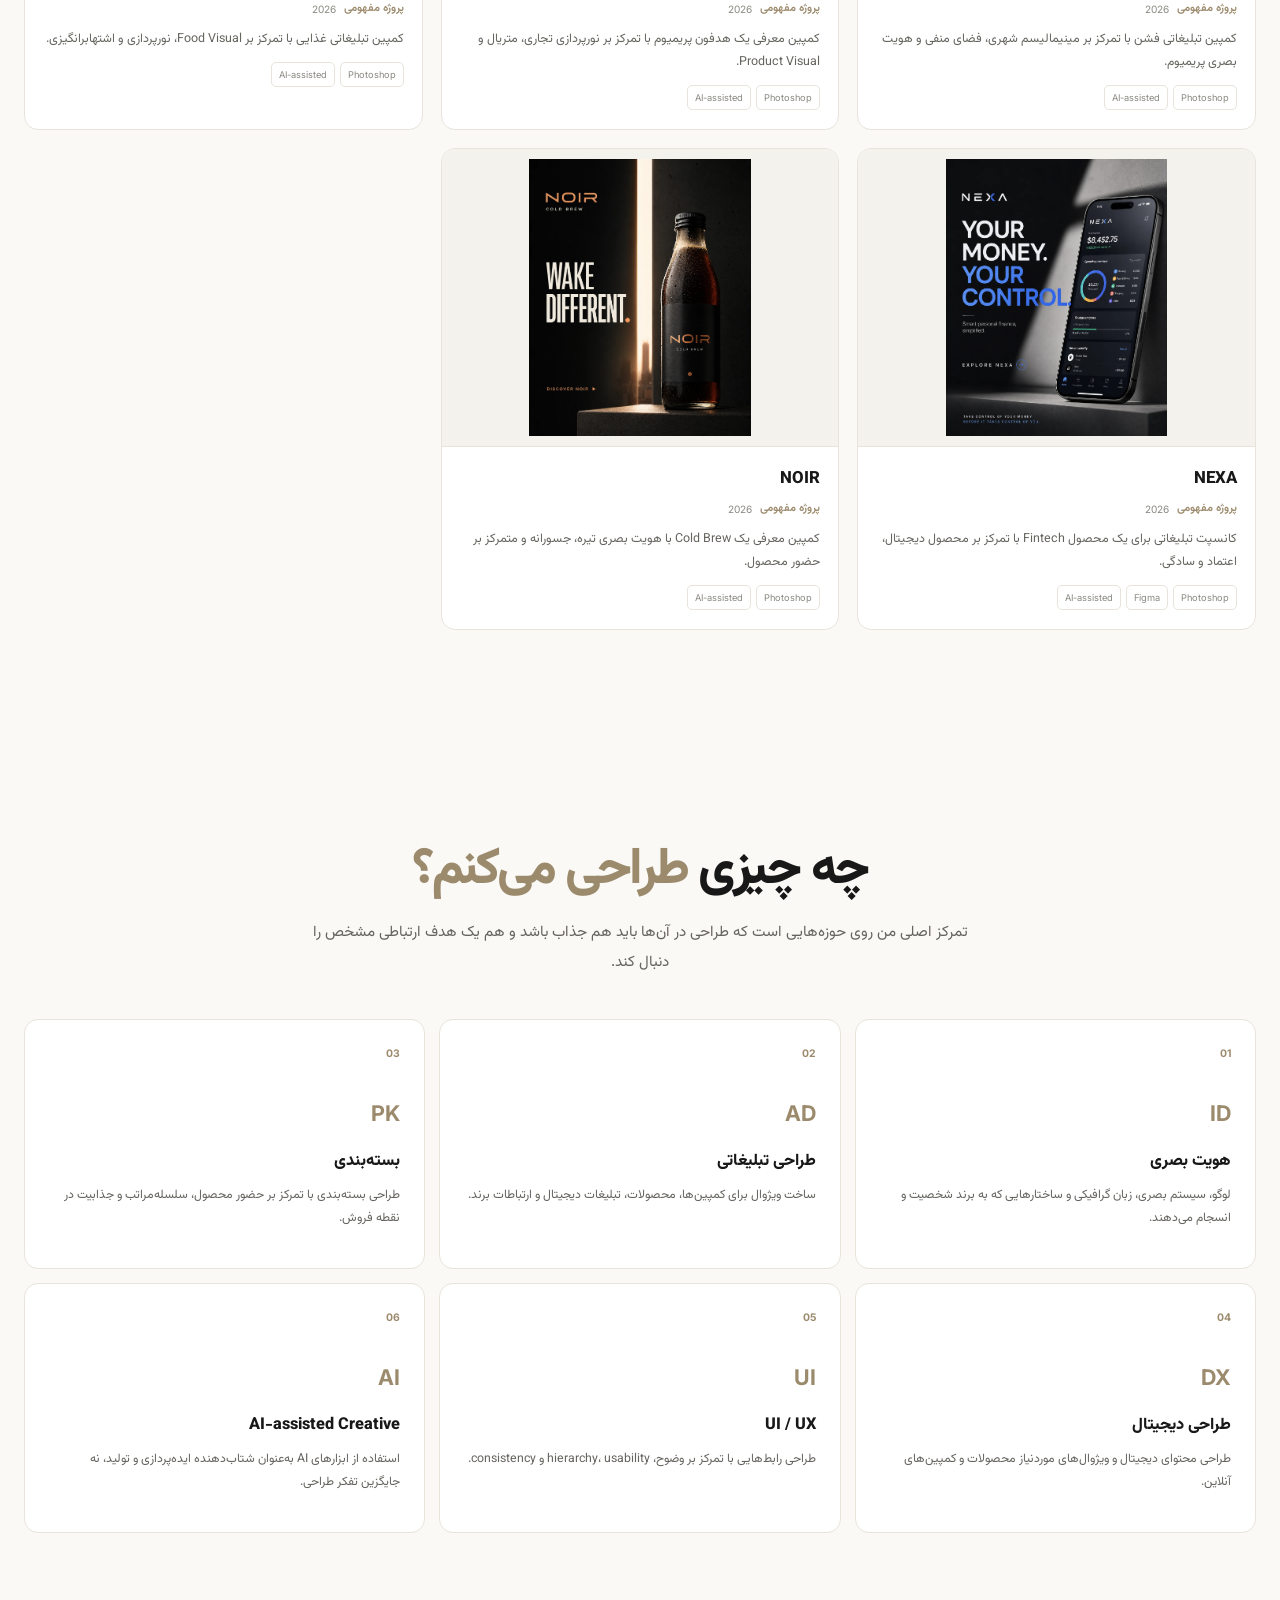
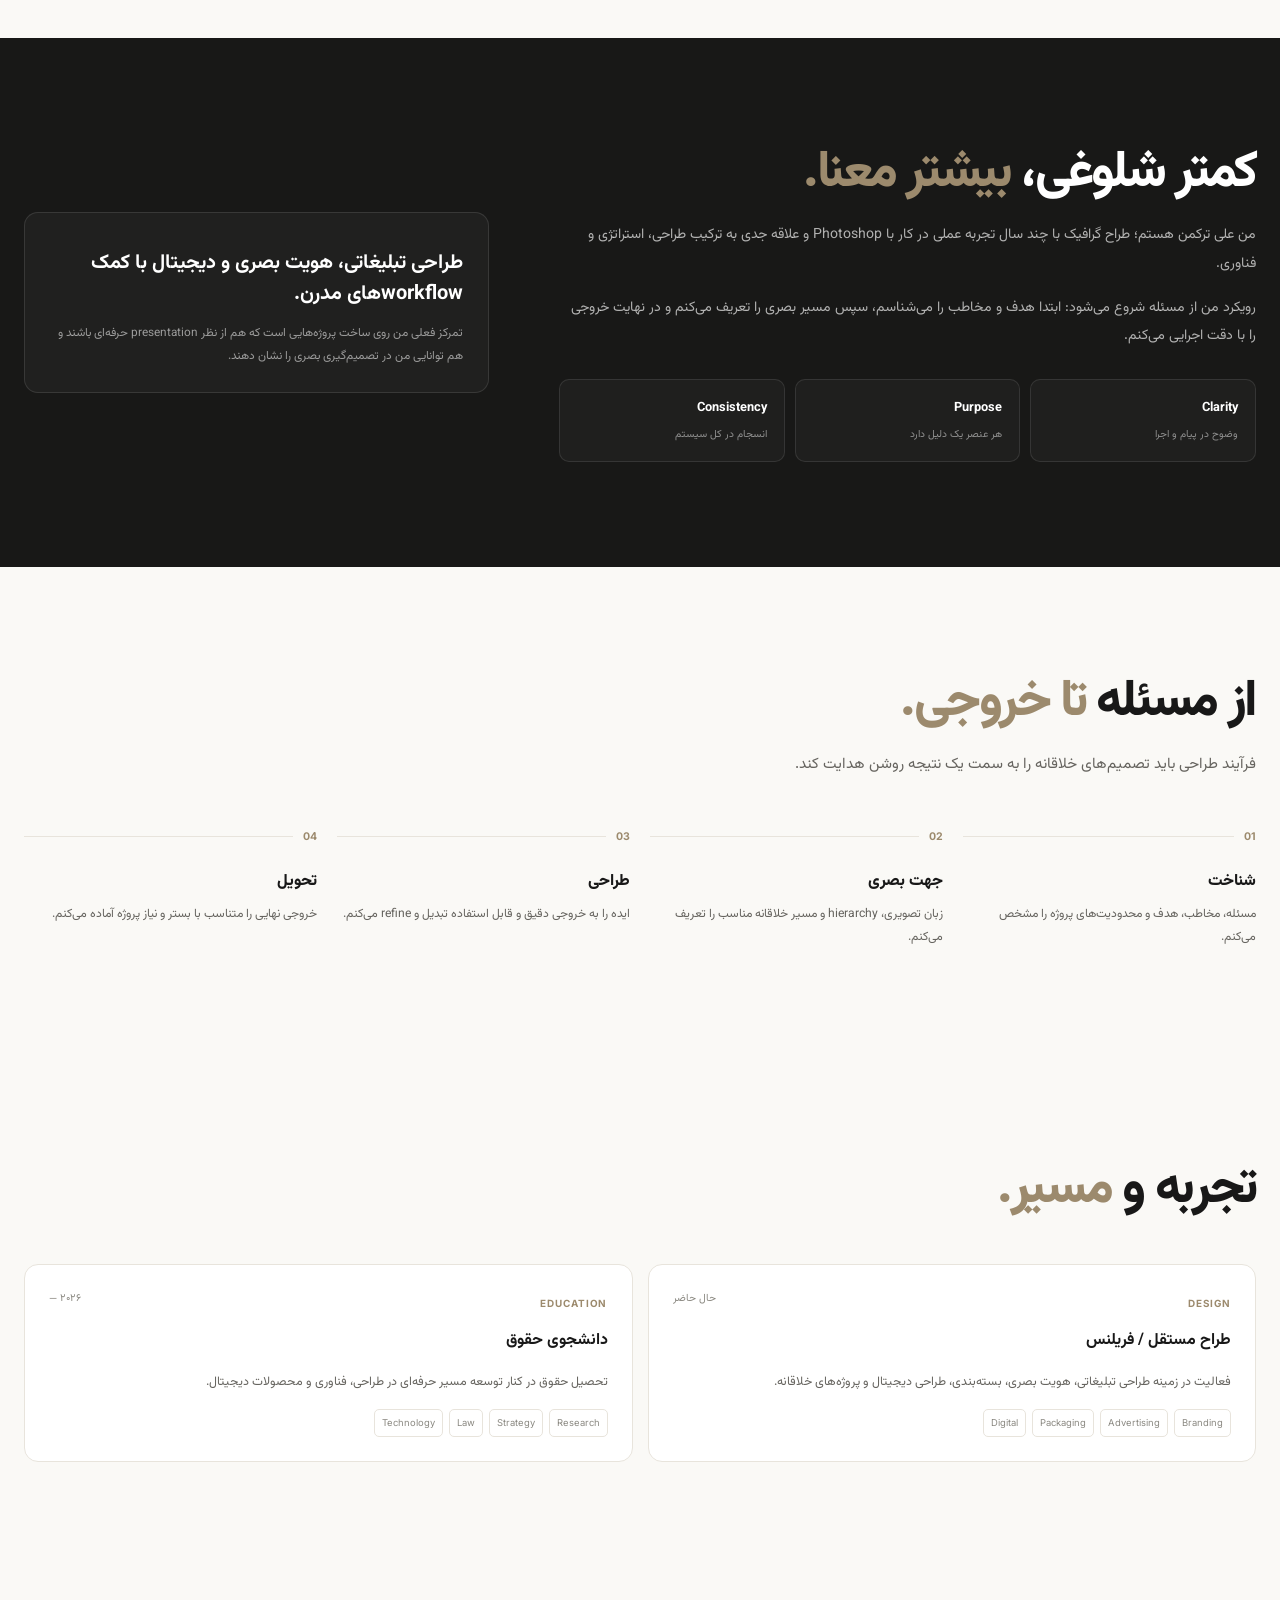
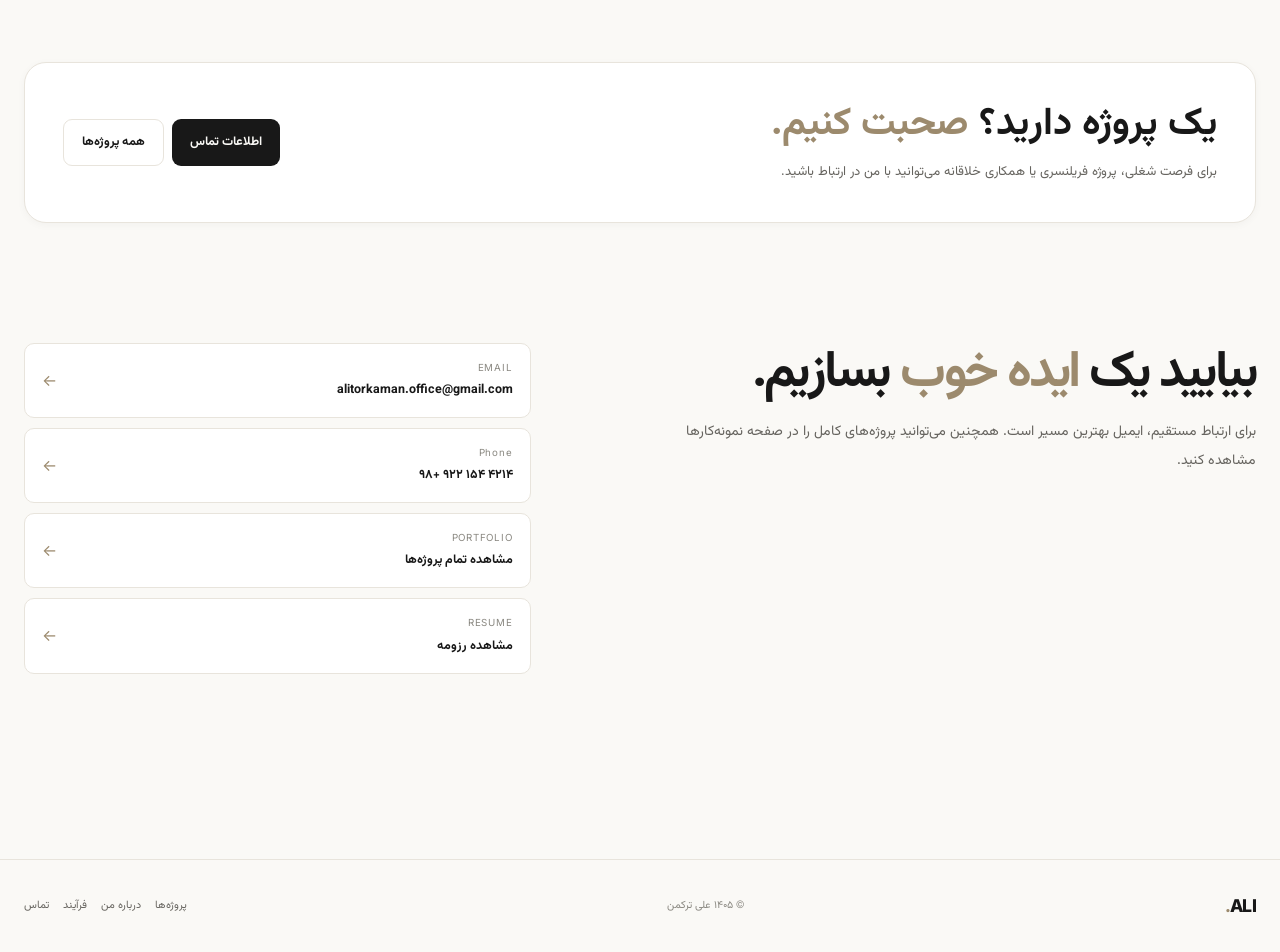
==== commit b84cd375: "Update index.html" ====
--- a/index.html
+++ b/index.html
@@ -5006,7 +5006,7 @@
                                 </div>
 
                                 <div class="contact-link-value">
-                                    ۴۲۱۴ ۱۵۴ ۰۹۲۲
+                                    ۴۲۱۴ ۱۵۴ ۹۲۲ +۹۸
                                 </div>
 
                             </div>
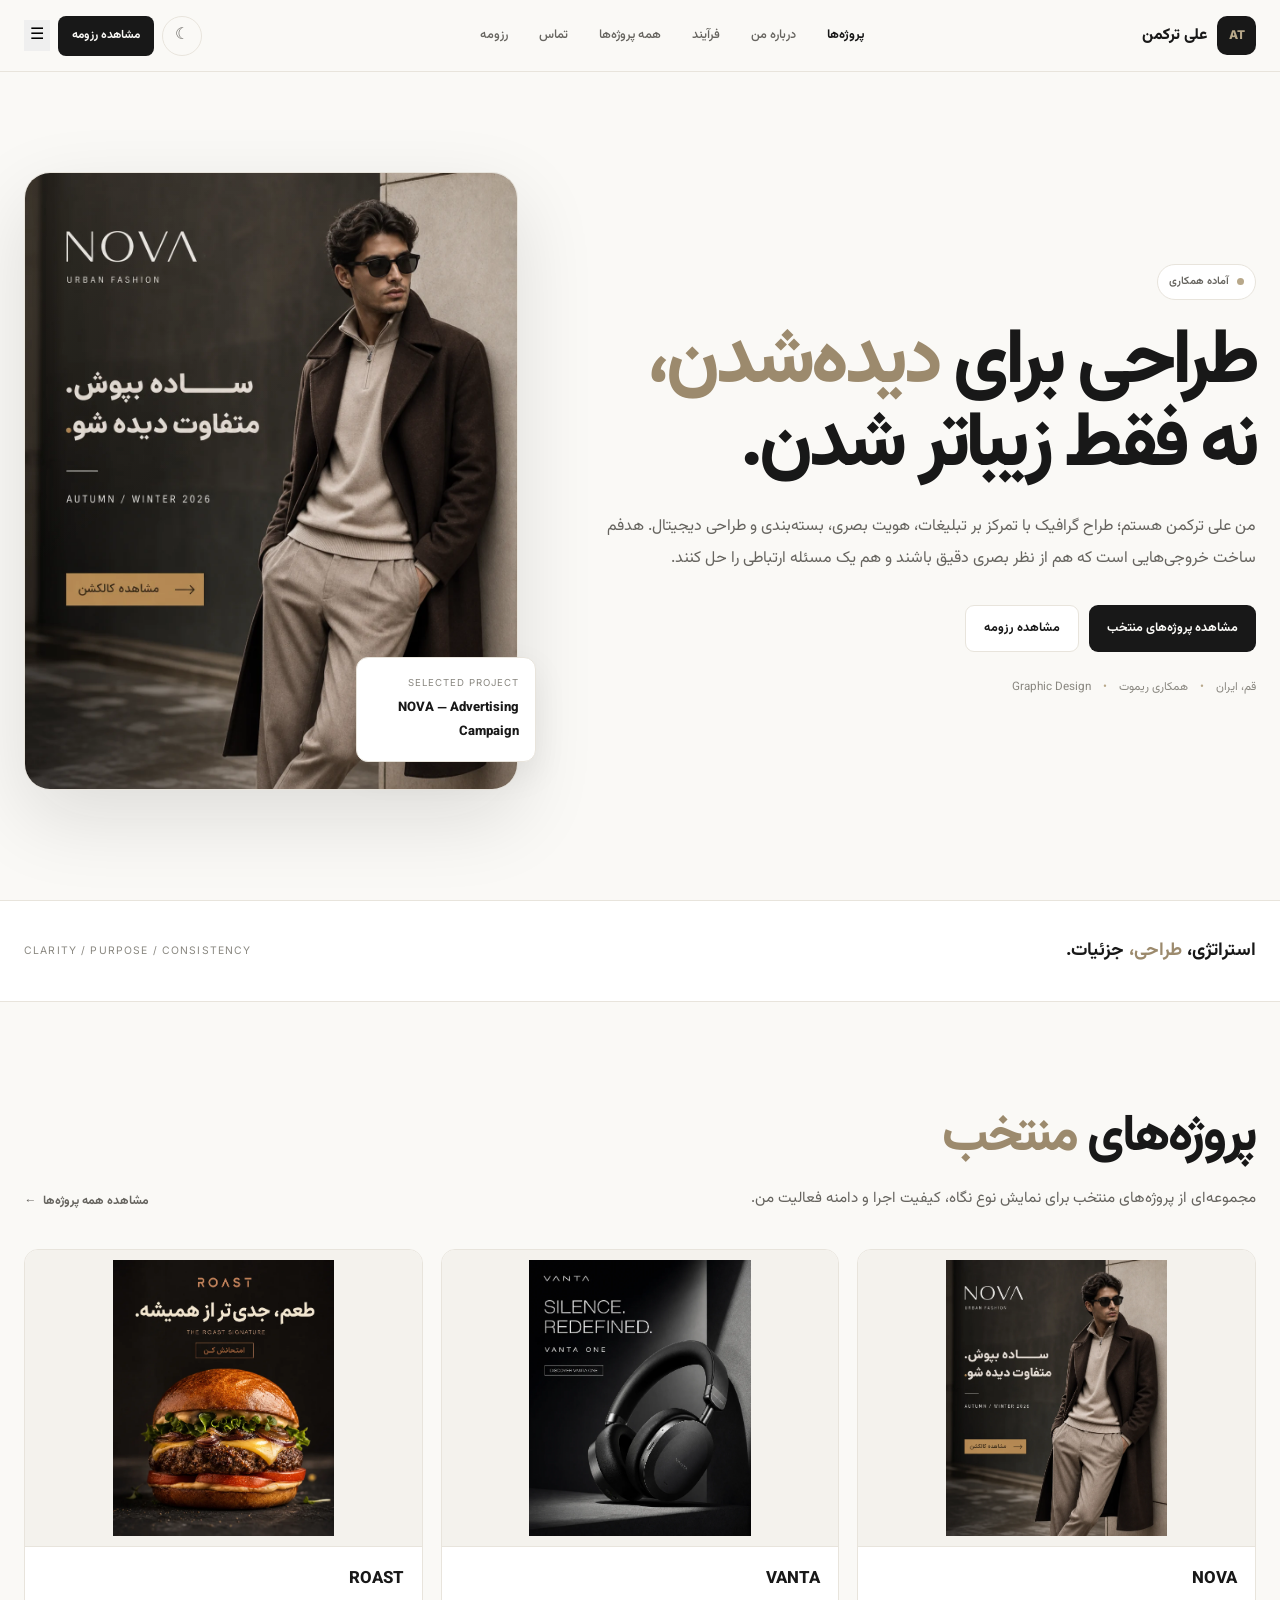
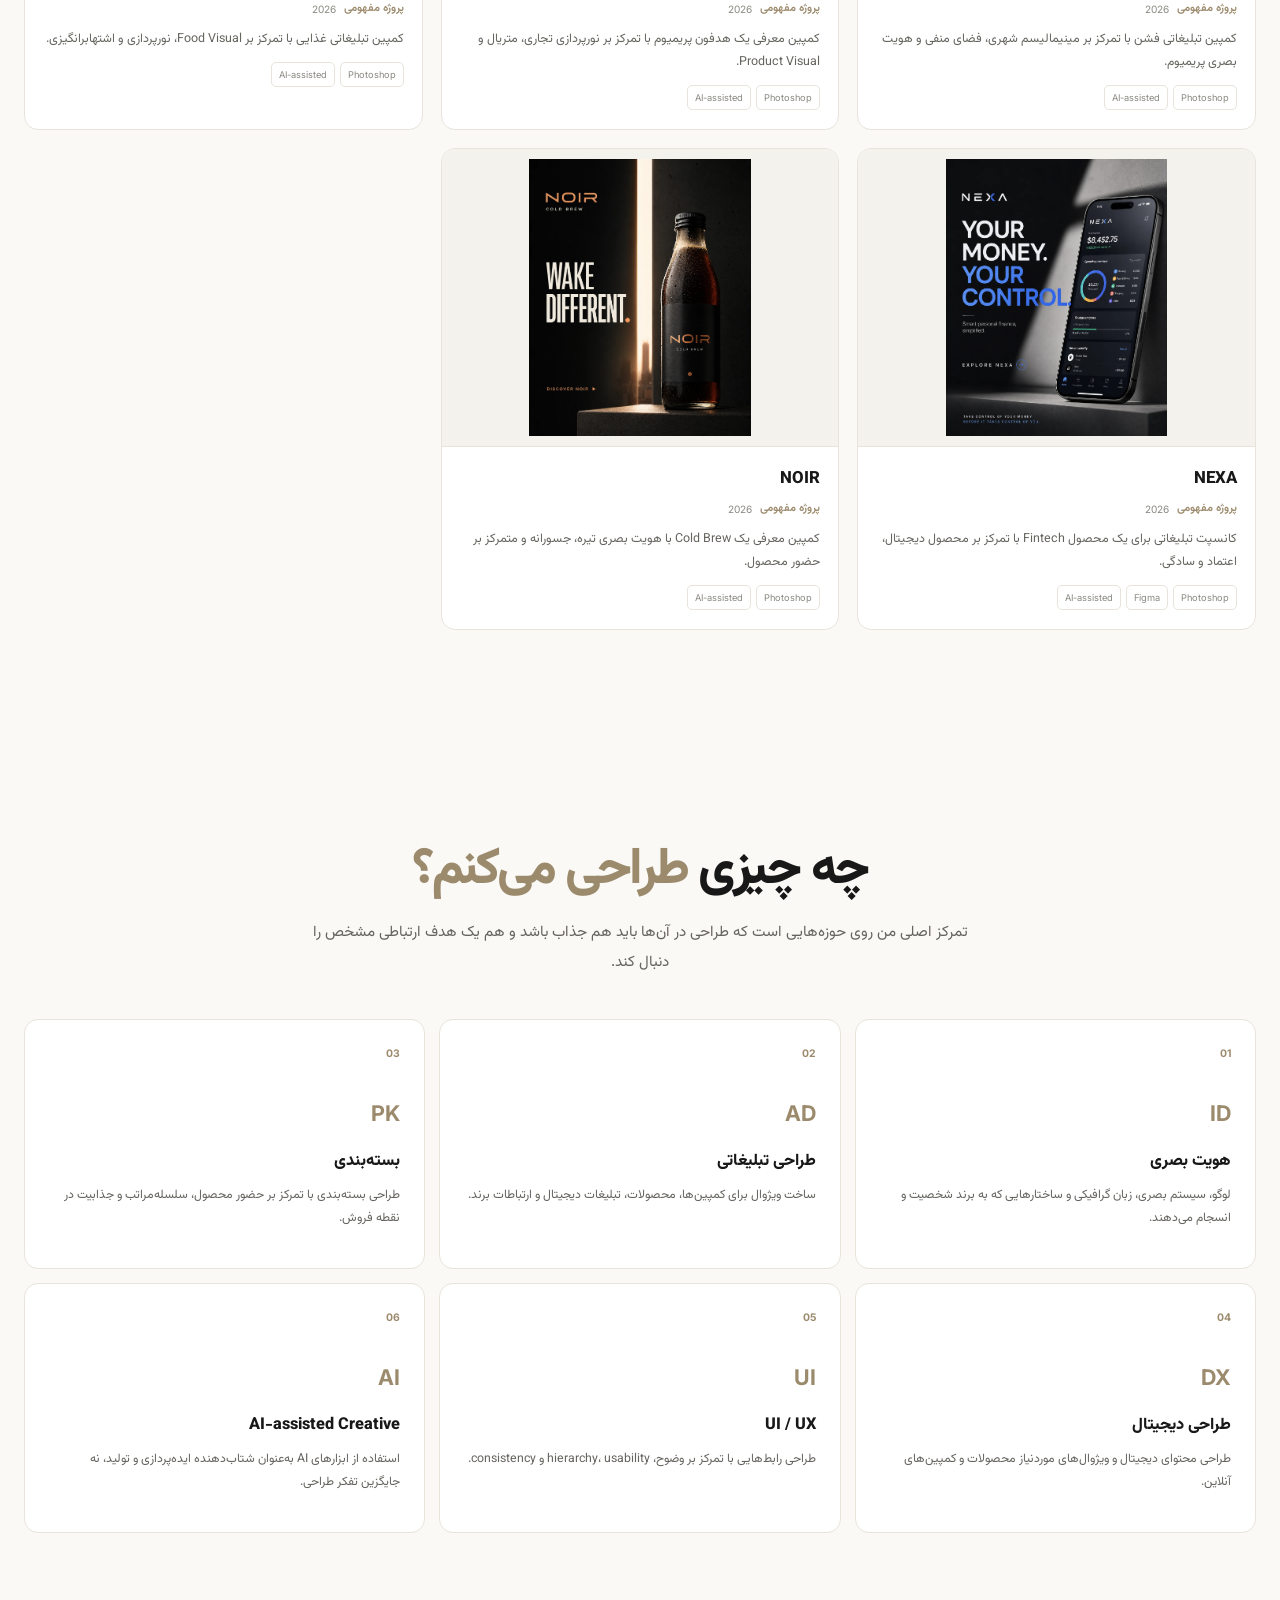
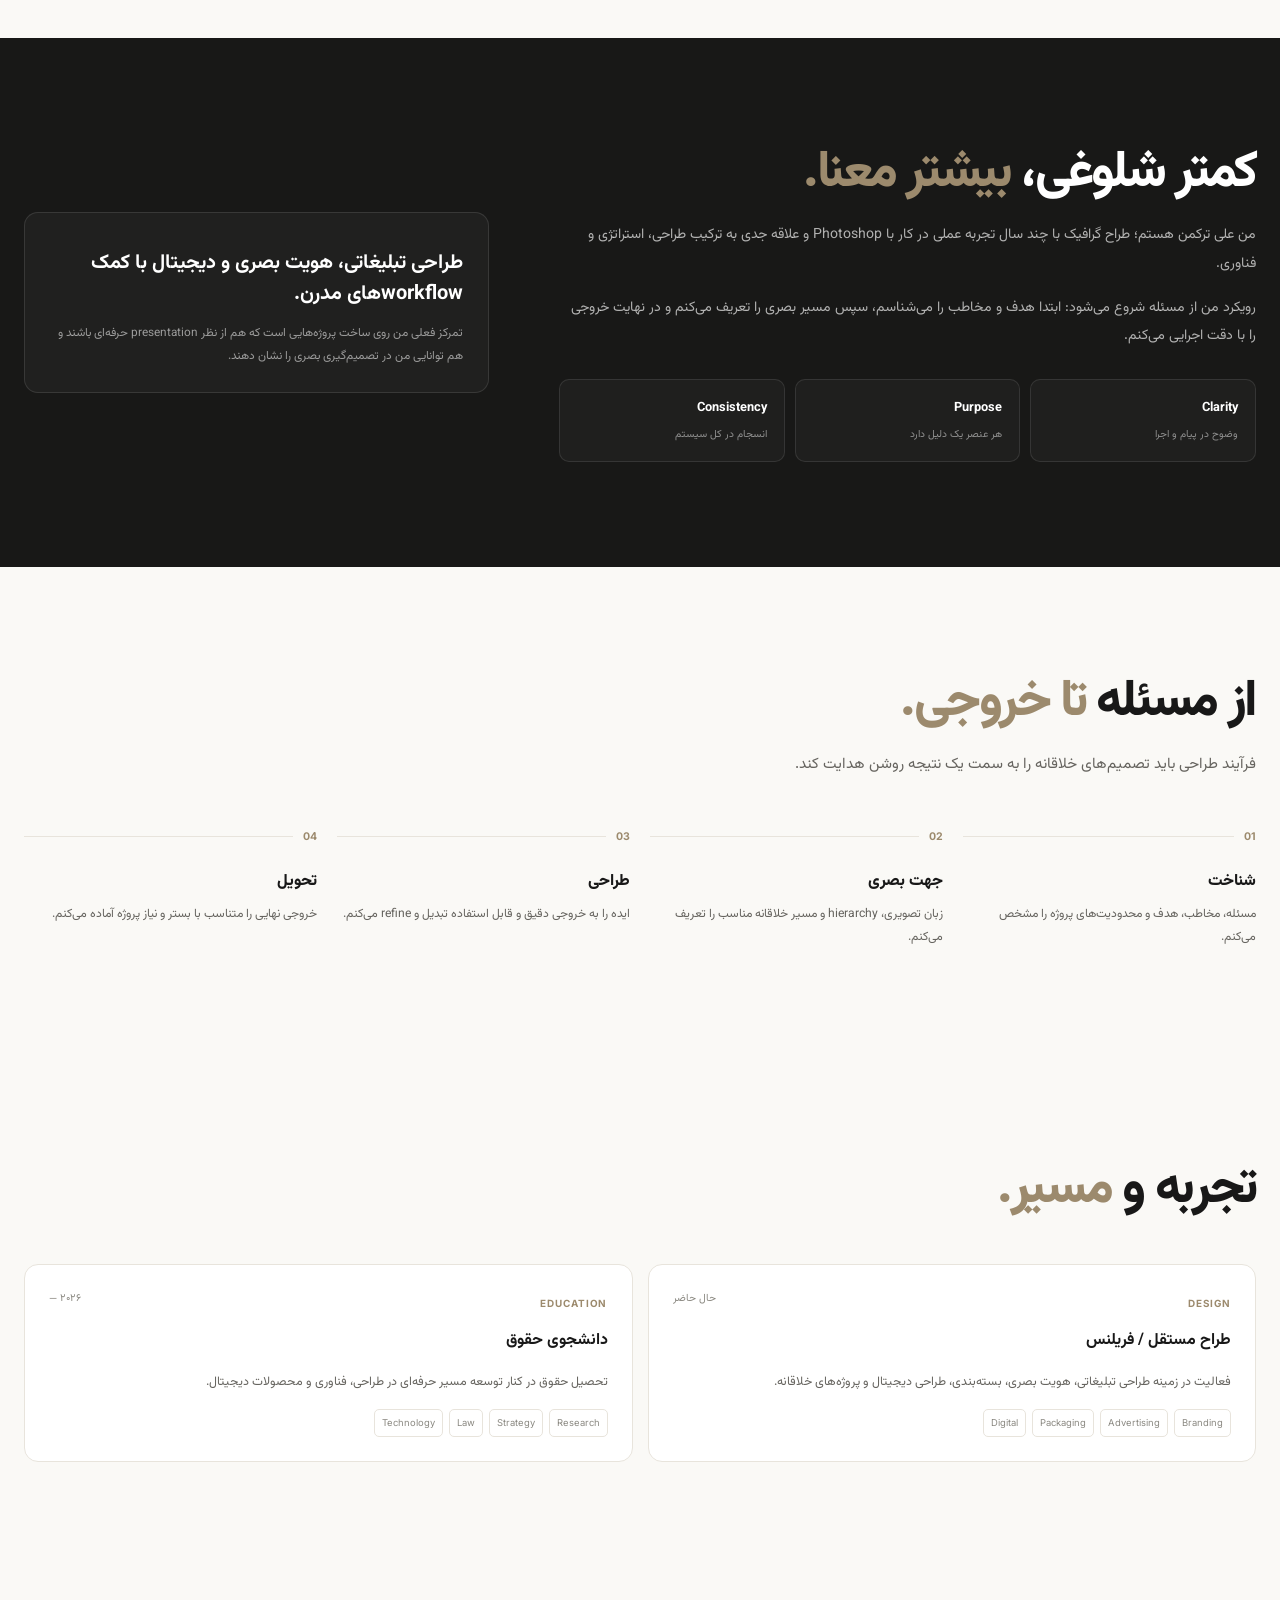
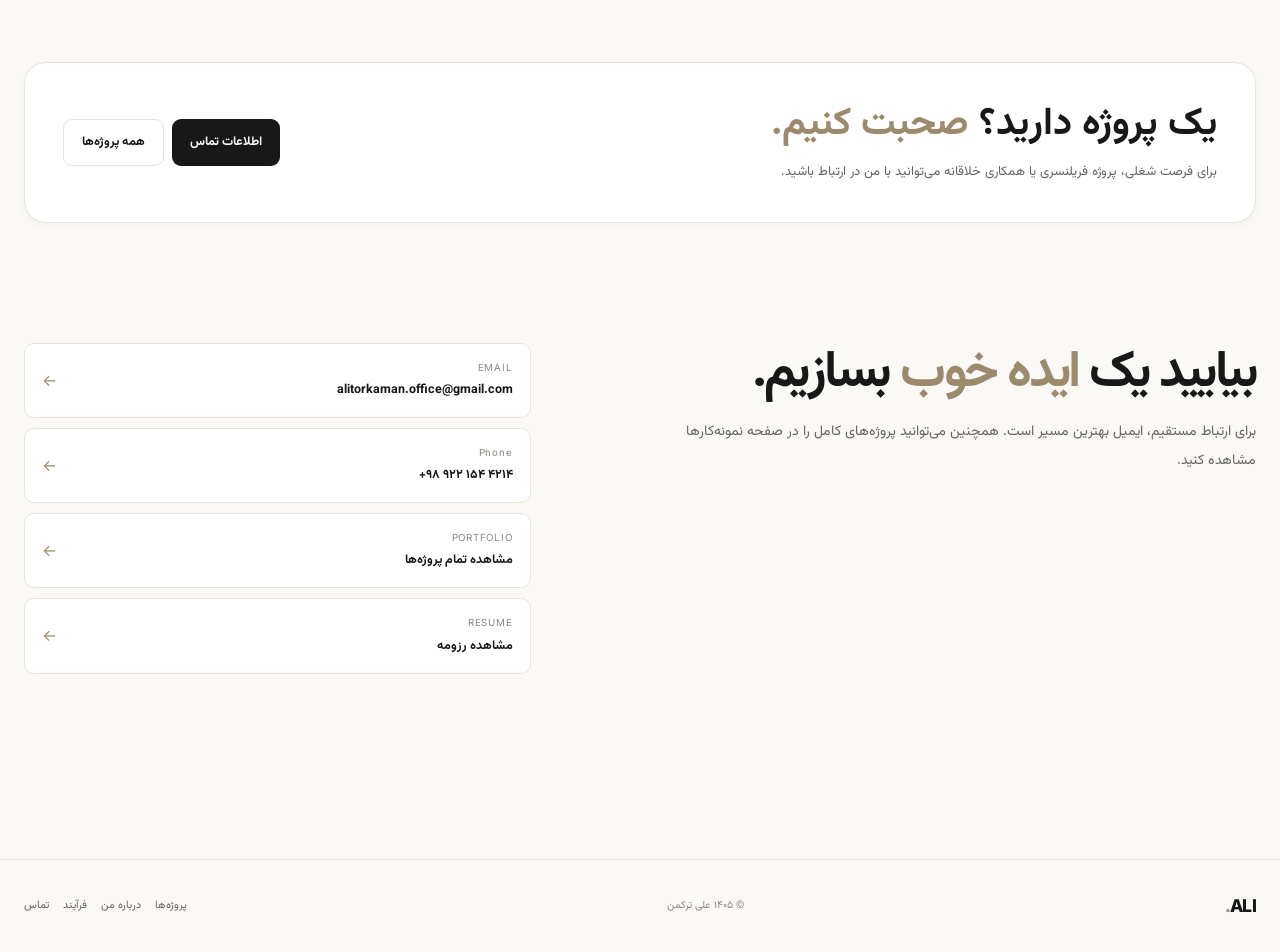
==== commit 540fa425: "Update index.html" ====
--- a/index.html
+++ b/index.html
@@ -5006,7 +5006,7 @@
                                 </div>
 
                                 <div class="contact-link-value">
-                                    ۴۲۱۴ ۱۵۴ ۹۲۲ +۹۸
+                                    ۴۲۱۴ ۱۵۴ ۹۲۲ ۹۸+
                                 </div>
 
                             </div>
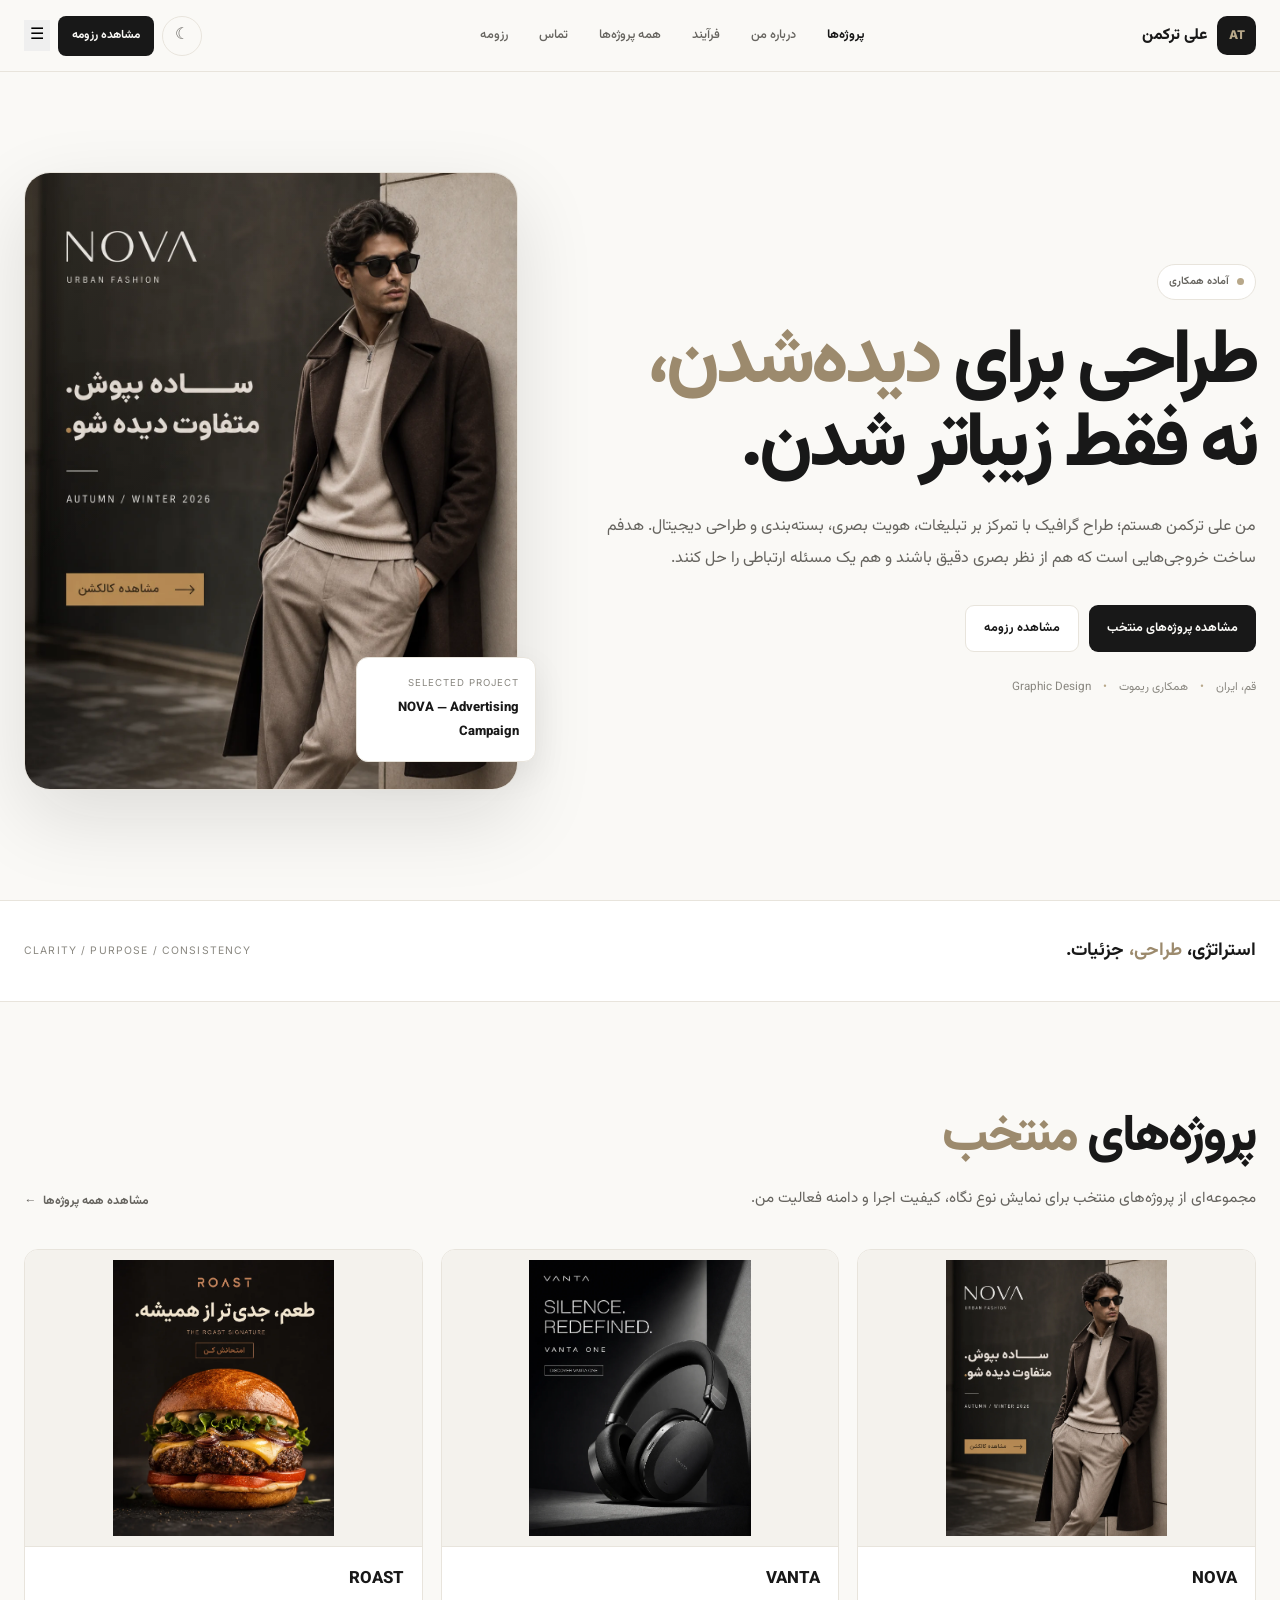
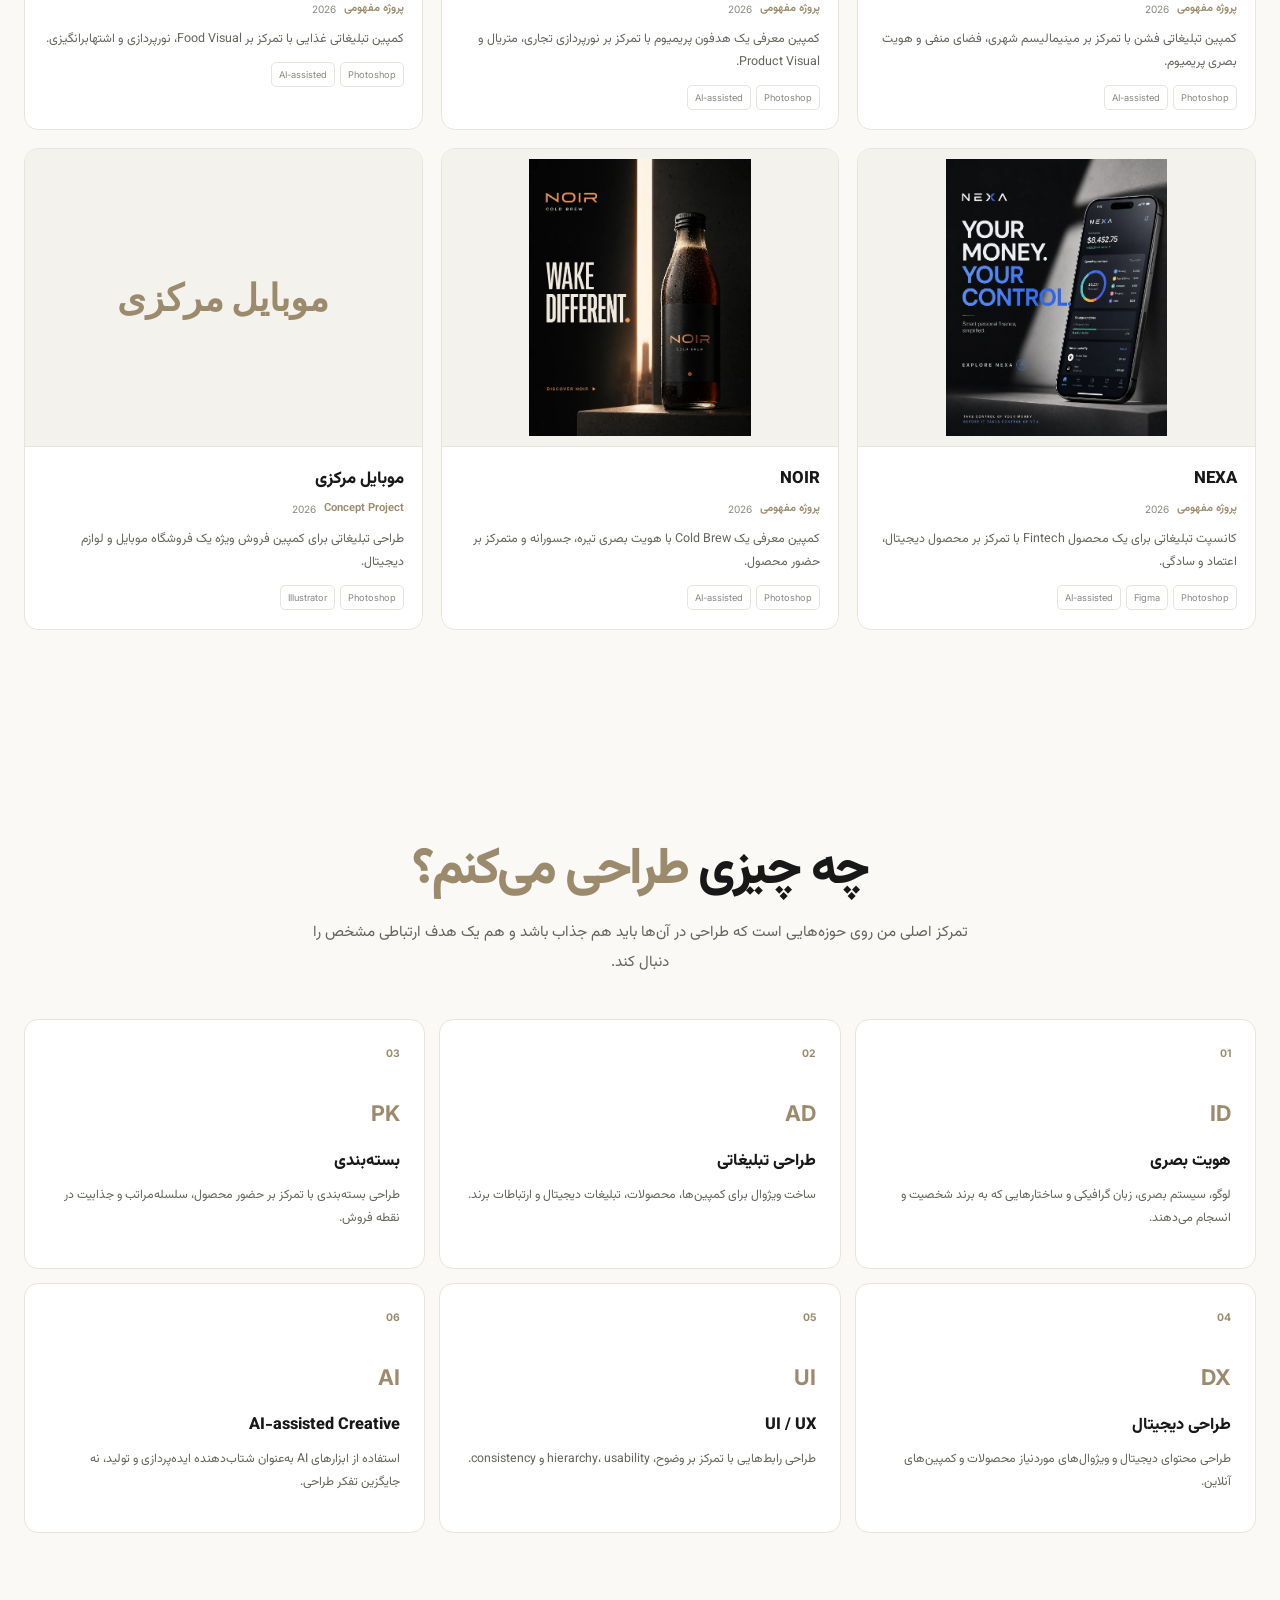
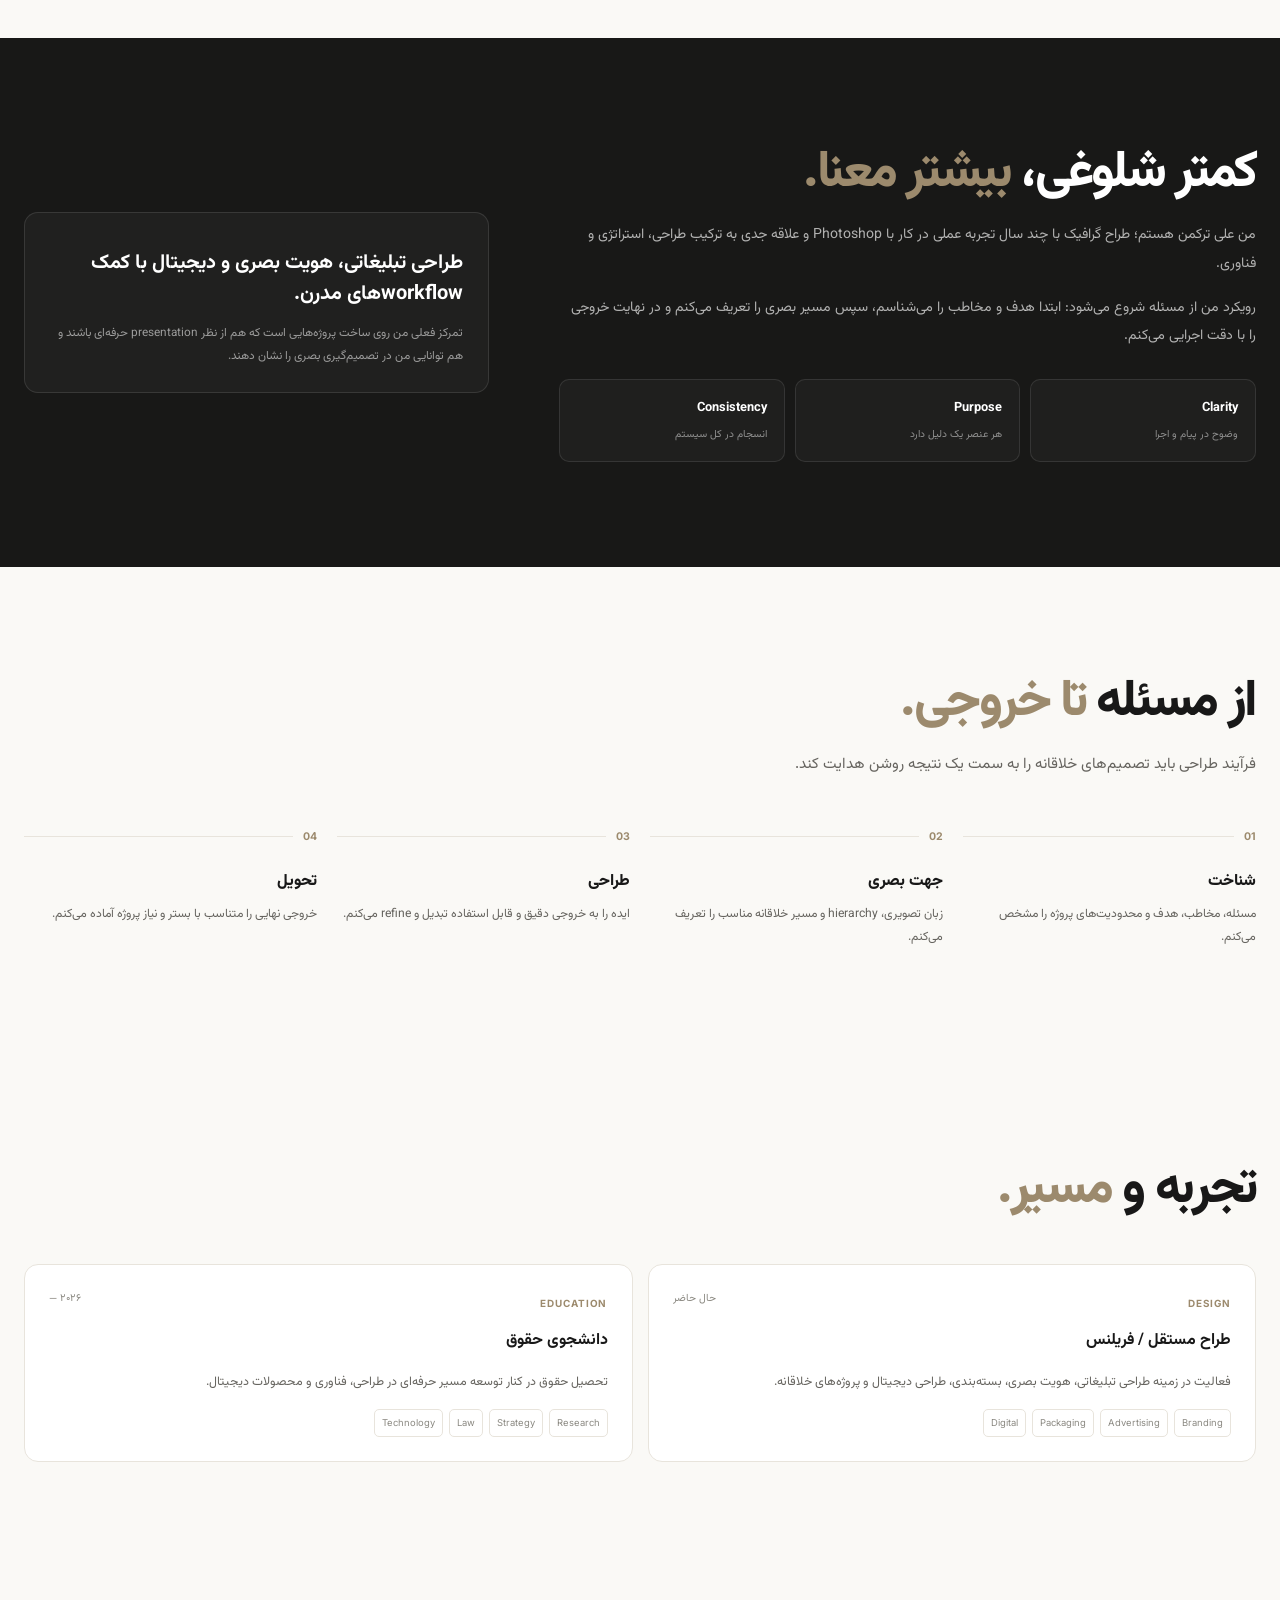
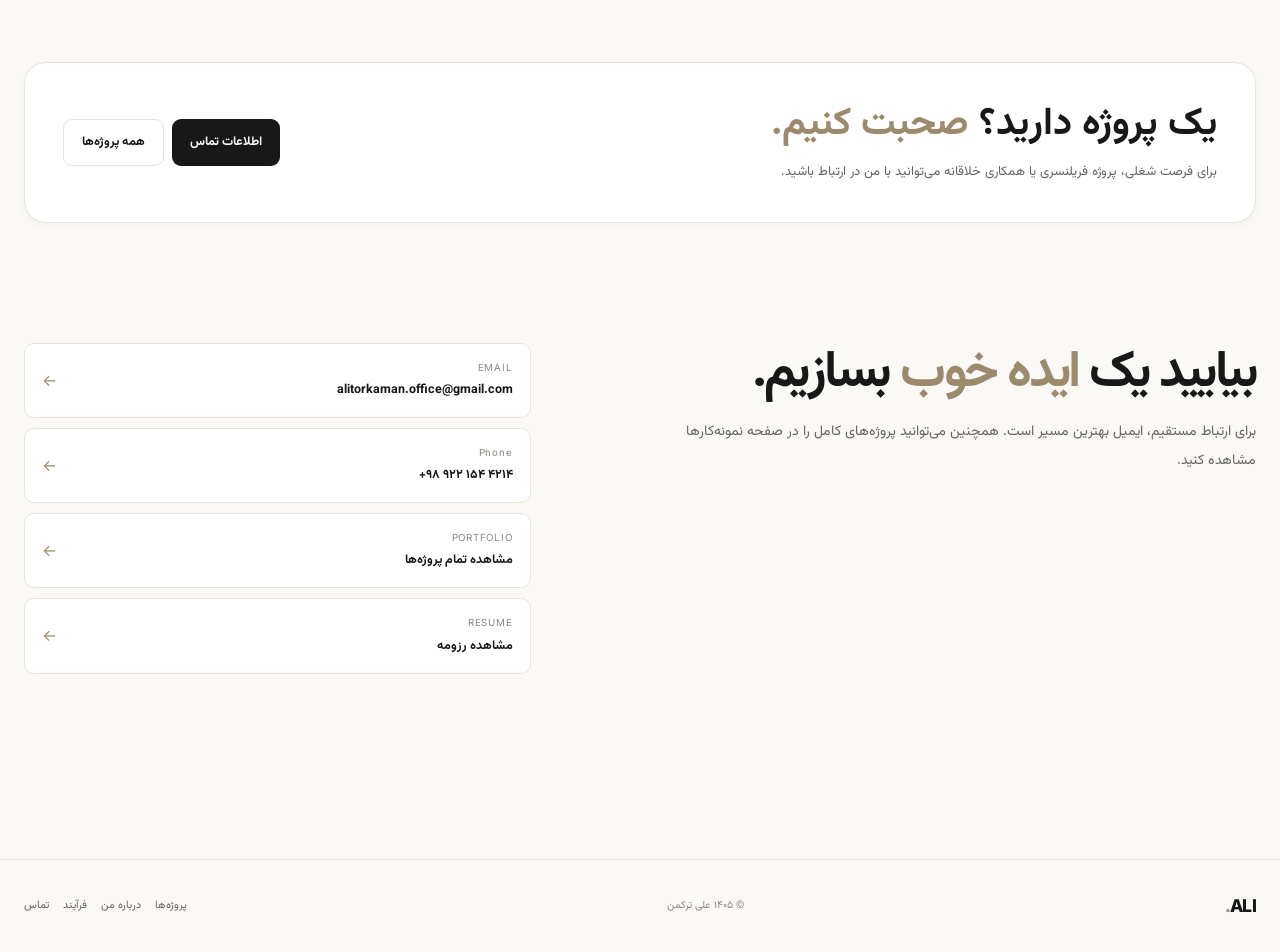
==== commit 2f227ff4: "Update index.html" ====
--- a/index.html
+++ b/index.html
@@ -5550,7 +5550,7 @@
                 )
                 .slice(
                     0,
-                    5
+                    6
                 );
 
         }
